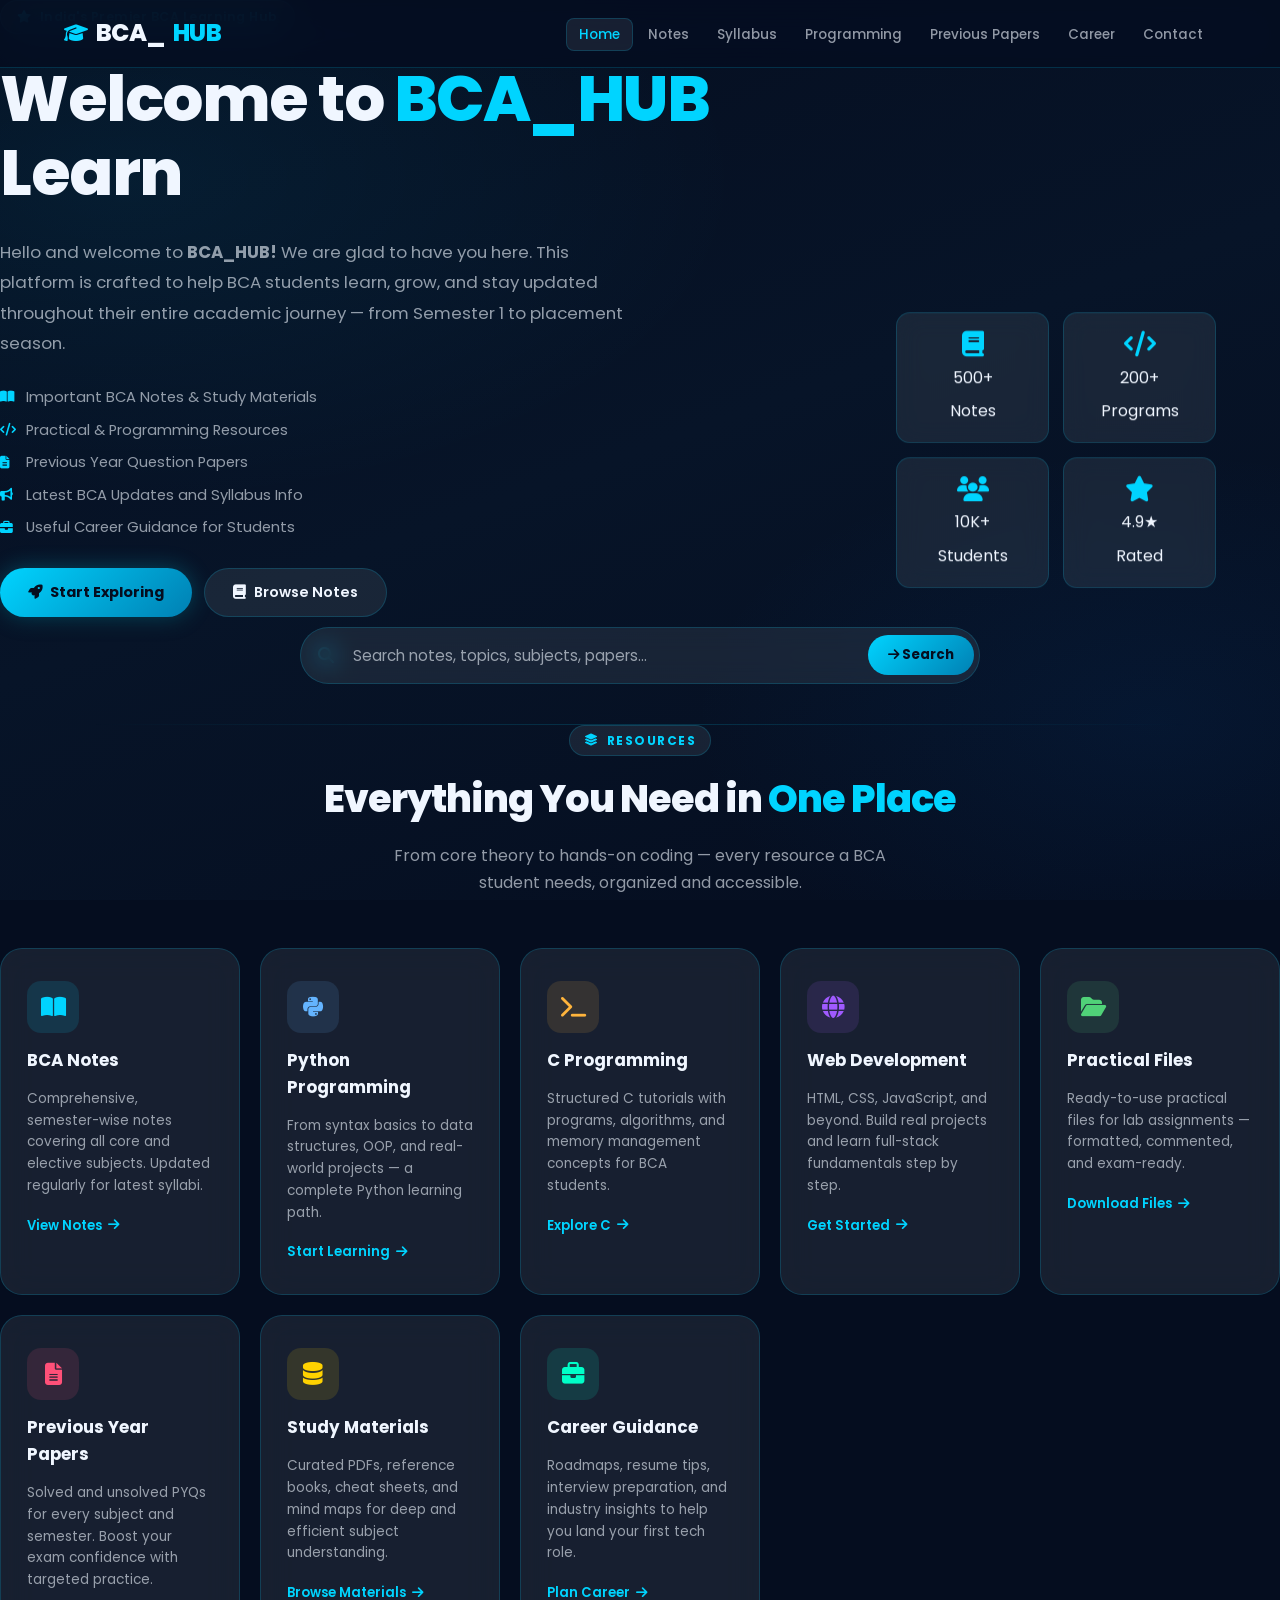
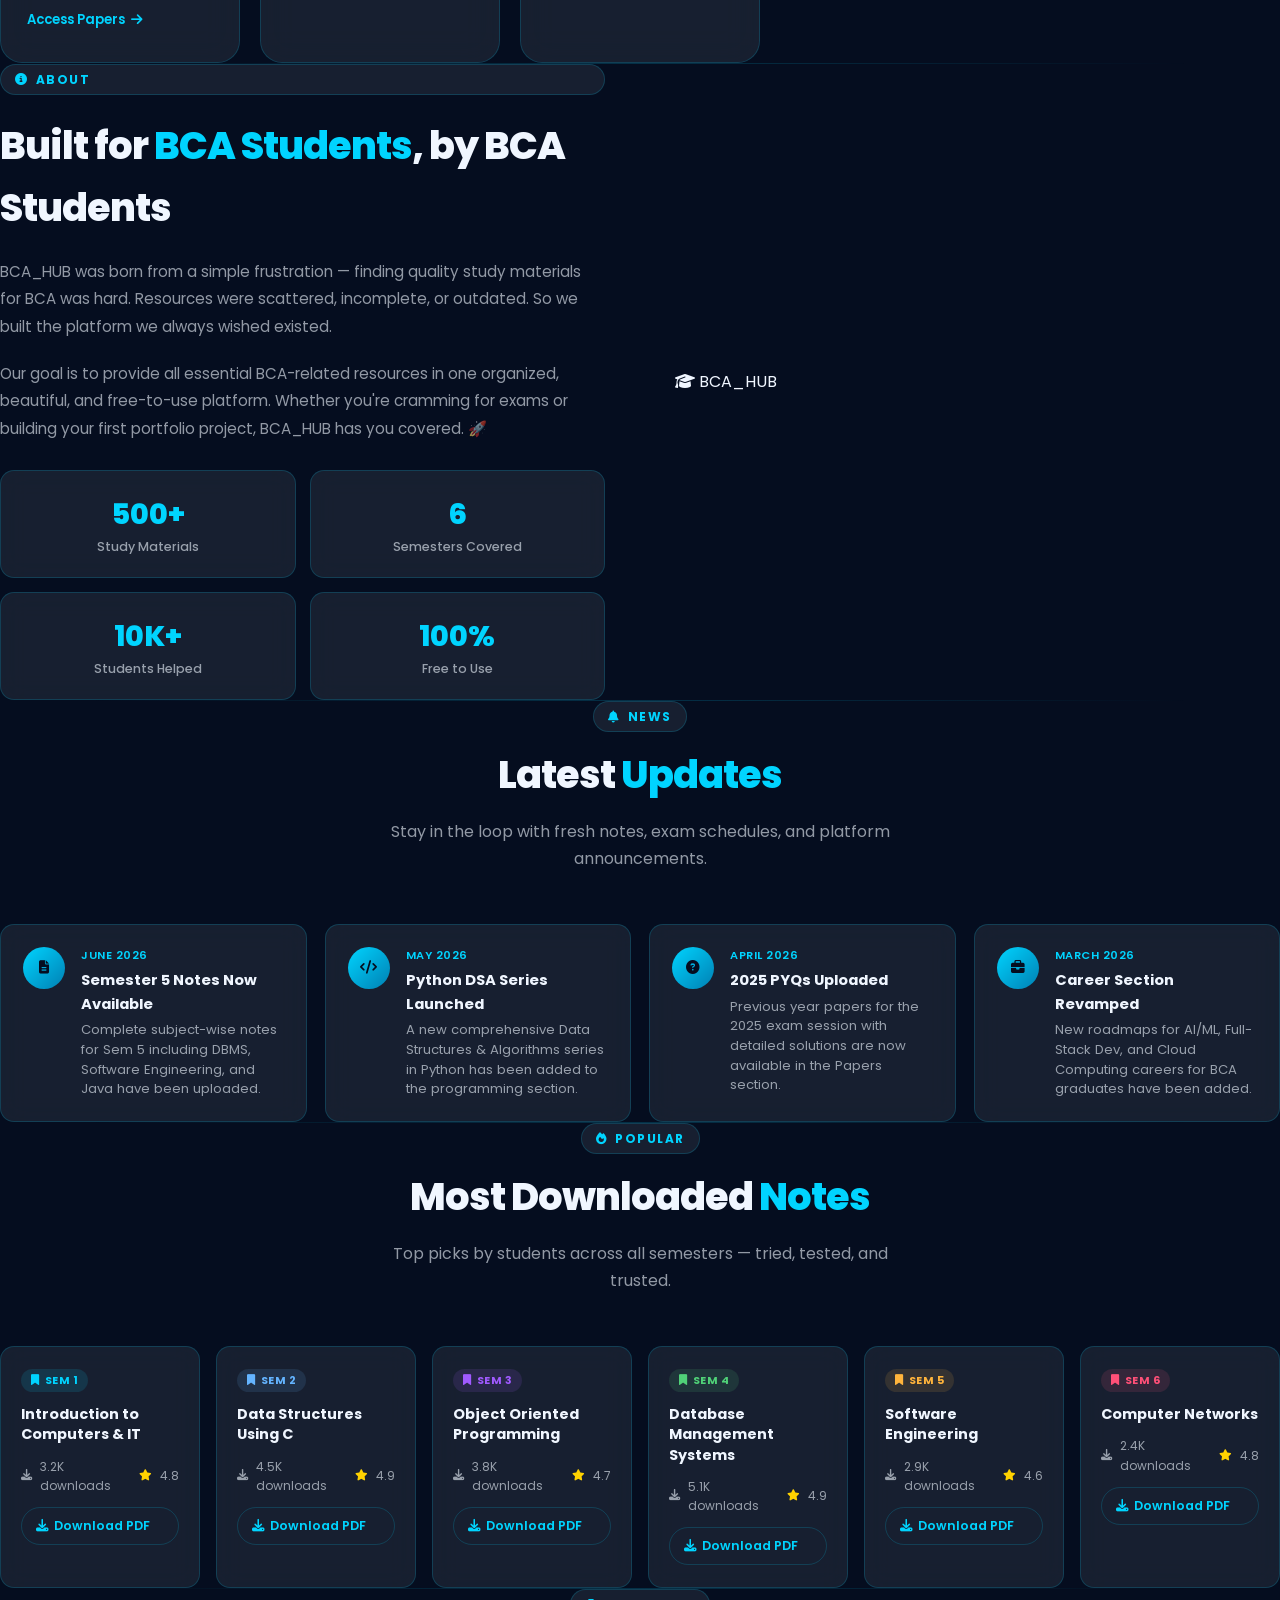
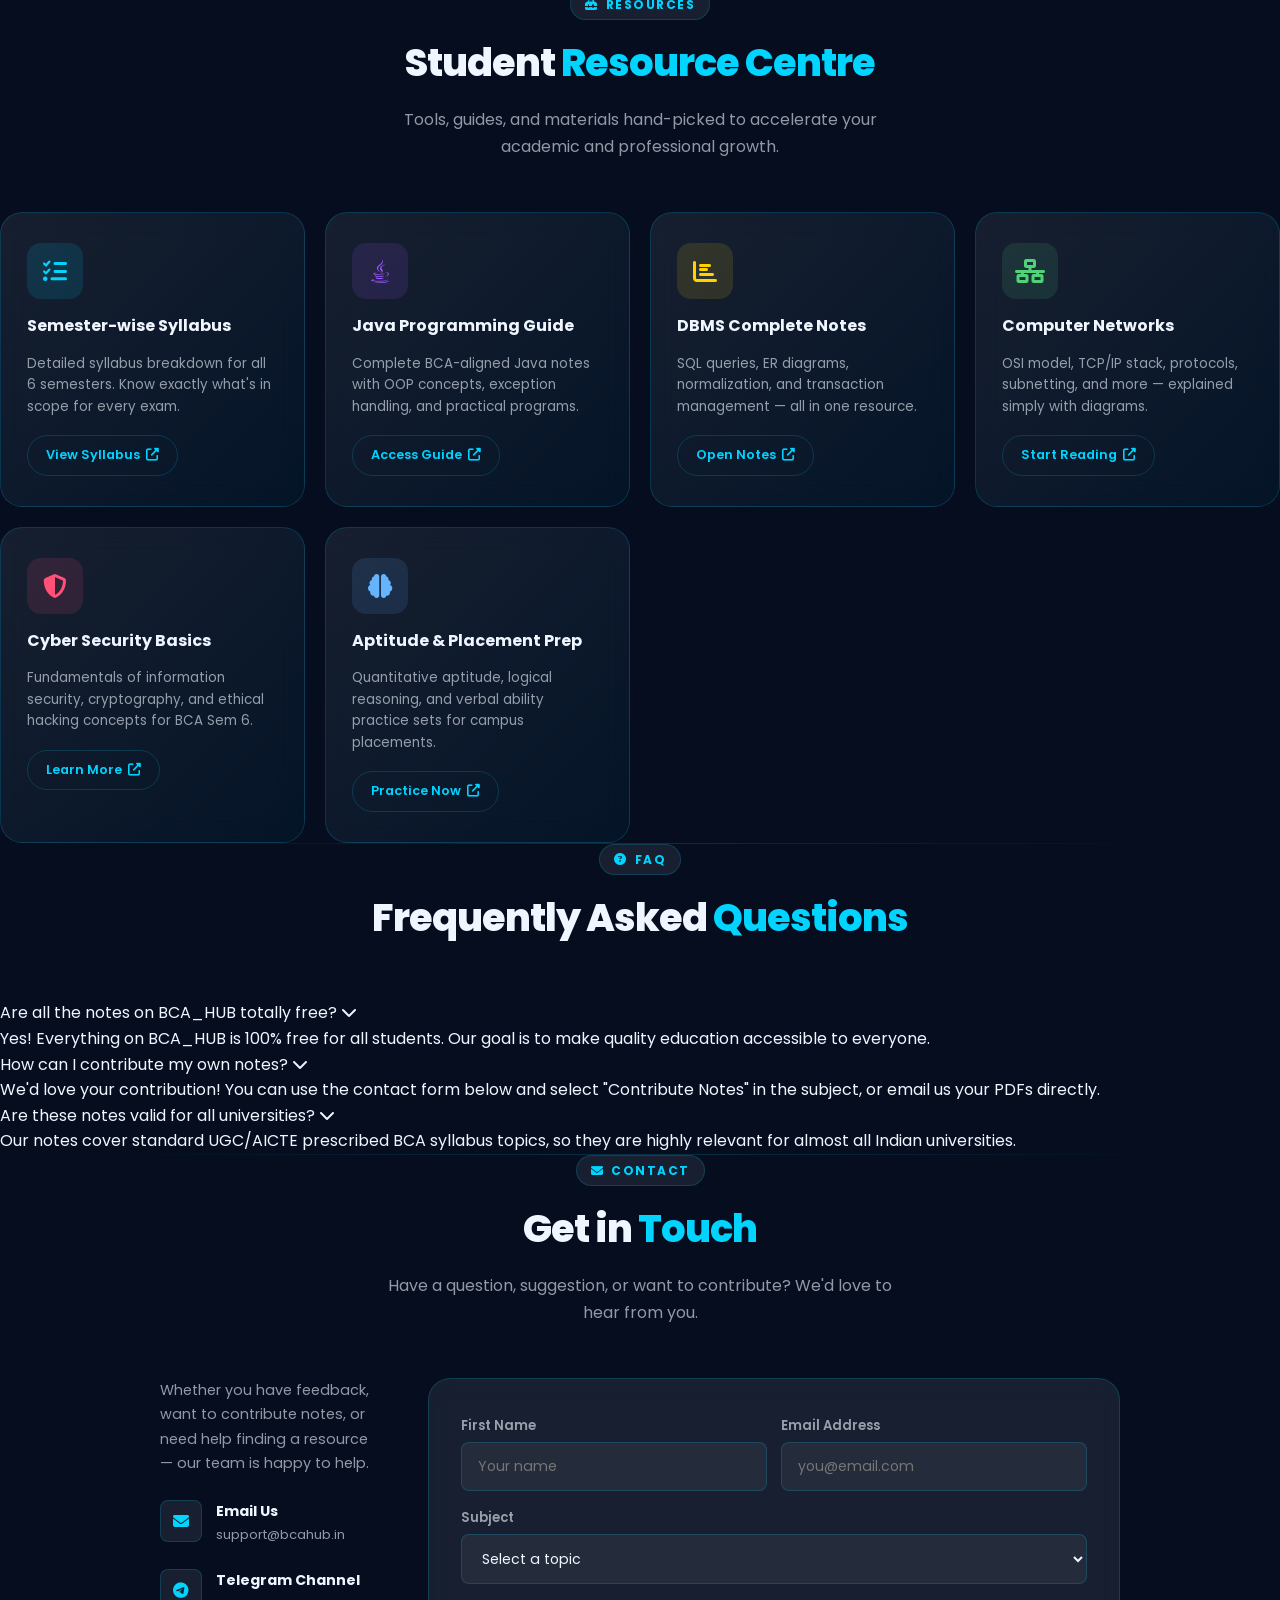
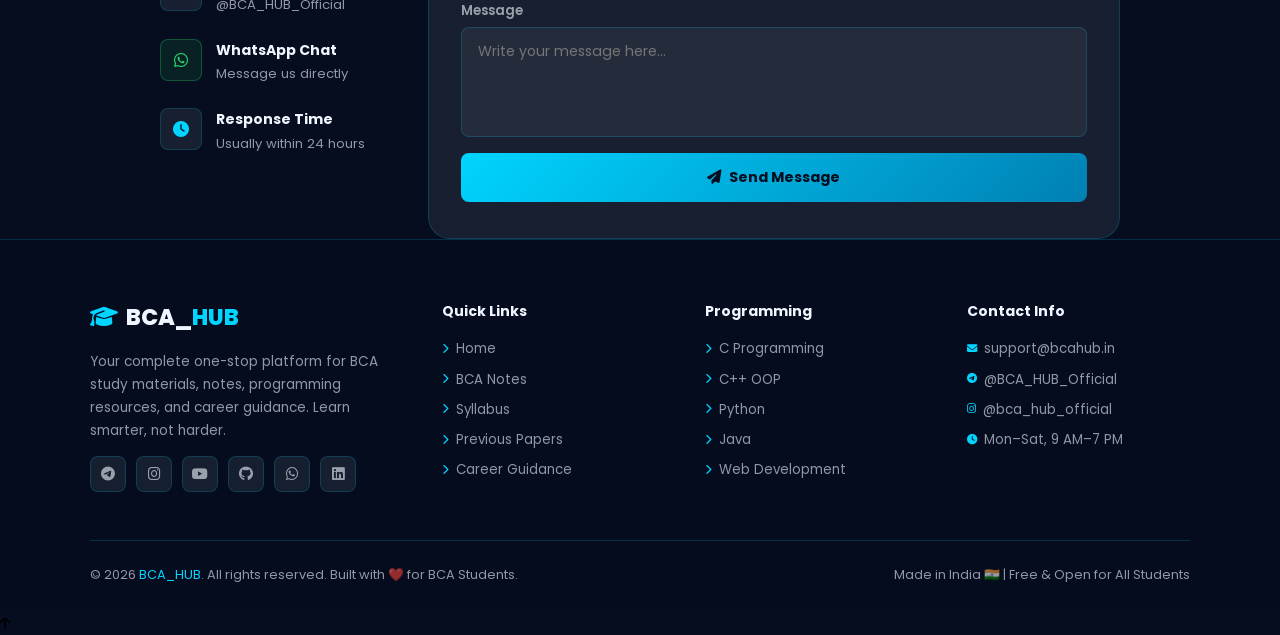
==== index.html @ f1daf0c3 "Update and rename indexcc.html to index.html" ====
<!DOCTYPE html>
<html lang="en">
<head>
  <meta charset="UTF-8" />
  <meta name="viewport" content="width=device-width, initial-scale=1.0" />
  <title>BCA_HUB – Your Complete BCA Learning Platform</title>
  <meta name="description" content="BCA_HUB is a complete learning platform for BCA students. Access notes, study materials, practical files, programming resources, previous year papers, syllabus updates, and career guidance." />

  <link rel="preconnect" href="https://fonts.googleapis.com" />
  <link rel="preconnect" href="https://fonts.gstatic.com" crossorigin />
  <link href="https://fonts.googleapis.com/css2?family=Poppins:wght@300;400;500;600;700;800;900&display=swap" rel="stylesheet" />

  <link rel="stylesheet" href="https://cdnjs.cloudflare.com/ajax/libs/font-awesome/6.5.0/css/all.min.css" />

  <link rel="stylesheet" href="style.css" />
</head>
<body>

  <div id="loader">
    <div class="loader-logo">BCA_<span>HUB</span></div>
    <div class="loader-bar"></div>
  </div>

  <div id="particles"></div>

  <div class="progress-container">
    <div class="progress-bar" id="myBar"></div>
  </div>
  <nav class="navbar" id="navbar">
    <a href="#" class="nav-logo"><i class="fas fa-graduation-cap"></i>BCA_<span>HUB</span></a>
    <ul class="nav-links">
      <li><a href="#home" class="active">Home</a></li>
      <li><a href="#notes">Notes</a></li>
      <li><a href="#syllabus">Syllabus</a></li>
      <li><a href="#programming">Programming</a></li>
      <li><a href="#papers">Previous Papers</a></li>
      <li><a href="#career">Career</a></li>
      <li><a href="#contact">Contact</a></li>
    </ul>
    <button class="hamburger" id="hamburger" aria-label="Toggle menu">
      <span></span><span></span><span></span>
    </button>
  </nav>

  <div class="mobile-menu" id="mobileMenu">
    <a href="#home">Home</a>
    <a href="#notes">Notes</a>
    <a href="#syllabus">Syllabus</a>
    <a href="#programming">Programming</a>
    <a href="#papers">Previous Papers</a>
    <a href="#career">Career</a>
    <a href="#contact">Contact</a>
  </div>

  <section class="hero" id="home">
    <div class="hero-inner">
      <div class="hero-badge"><i class="fas fa-star"></i>India's Premier BCA Learning Hub</div>
      <h1 class="hero-title">
        Welcome to <span class="accent">BCA_HUB</span>
        <span class="line2">Learn <span class="typing-text"></span><span class="cursor">&nbsp;</span></span>
      </h1>
      <p class="hero-body">
        Hello and welcome to <strong>BCA_HUB!</strong> We are glad to have you here. This platform is crafted to help BCA students learn, grow, and stay updated throughout their entire academic journey — from Semester 1 to placement season.
      </p>
      <ul class="hero-list">
        <li><i class="fas fa-book-open"></i>Important BCA Notes & Study Materials</li>
        <li><i class="fas fa-code"></i>Practical & Programming Resources</li>
        <li><i class="fas fa-file-alt"></i>Previous Year Question Papers</li>
        <li><i class="fas fa-bullhorn"></i>Latest BCA Updates and Syllabus Info</li>
        <li><i class="fas fa-briefcase"></i>Useful Career Guidance for Students</li>
      </ul>
      <div class="hero-cta">
        <a href="#features" class="btn-primary"><i class="fas fa-rocket"></i>Start Exploring</a>
        <a href="#notes" class="btn-outline"><i class="fas fa-book"></i>Browse Notes</a>
      </div>
    </div>

    <div class="hero-graphic" aria-hidden="true">
      <div class="hg-card"><i class="fas fa-book"></i><span class="num">500+</span><span>Notes</span></div>
      <div class="hg-card"><i class="fas fa-code"></i><span class="num">200+</span><span>Programs</span></div>
      <div class="hg-card"><i class="fas fa-users"></i><span class="num">10K+</span><span>Students</span></div>
      <div class="hg-card"><i class="fas fa-star"></i><span class="num">4.9★</span><span>Rated</span></div>
    </div>
  </section>

  <div class="search-section">
    <div class="search-wrap reveal">
      <i class="fas fa-search search-icon-left"></i>
      <input type="text" id="searchInput" placeholder="Search notes, topics, subjects, papers…" autocomplete="off" />
      <button class="search-btn" id="searchBtn"><i class="fas fa-arrow-right"></i> Search</button>
    </div>
  </div>

  <div class="divider"></div>

  <section id="features">
    <div class="section-header">
      <div class="section-eyebrow reveal"><i class="fas fa-layer-group"></i>Resources</div>
      <h2 class="section-title reveal reveal-delay-1">Everything You Need in <span class="accent">One Place</span></h2>
      <p class="section-sub reveal reveal-delay-2">From core theory to hands-on coding — every resource a BCA student needs, organized and accessible.</p>
    </div>

    <div class="cards-grid">
      <div class="feature-card c1 reveal reveal-delay-1" id="notes">
        <div class="card-icon"><i class="fas fa-book-open"></i></div>
        <h3 class="card-title">BCA Notes</h3>
        <p class="card-desc">Comprehensive, semester-wise notes covering all core and elective subjects. Updated regularly for latest syllabi.</p>
        <a href="#popular-notes" class="card-link">View Notes <i class="fas fa-arrow-right"></i></a>
      </div>
      <div class="feature-card c2 reveal reveal-delay-2" id="programming">
        <div class="card-icon"><i class="fab fa-python"></i></div>
        <h3 class="card-title">Python Programming</h3>
        <p class="card-desc">From syntax basics to data structures, OOP, and real-world projects — a complete Python learning path.</p>
        <a href="LINK_PASTE_HERE" target="_blank" class="card-link">Start Learning <i class="fas fa-arrow-right"></i></a>
      </div>
      <div class="feature-card c3 reveal reveal-delay-3">
        <div class="card-icon"><i class="fas fa-terminal"></i></div>
        <h3 class="card-title">C Programming</h3>
        <p class="card-desc">Structured C tutorials with programs, algorithms, and memory management concepts for BCA students.</p>
        <a href="LINK_PASTE_HERE" target="_blank" class="card-link">Explore C <i class="fas fa-arrow-right"></i></a>
      </div>
      <div class="feature-card c4 reveal reveal-delay-4">
        <div class="card-icon"><i class="fas fa-globe"></i></div>
        <h3 class="card-title">Web Development</h3>
        <p class="card-desc">HTML, CSS, JavaScript, and beyond. Build real projects and learn full-stack fundamentals step by step.</p>
        <a href="LINK_PASTE_HERE" target="_blank" class="card-link">Get Started <i class="fas fa-arrow-right"></i></a>
      </div>
      <div class="feature-card c5 reveal reveal-delay-1" id="syllabus">
        <div class="card-icon"><i class="fas fa-folder-open"></i></div>
        <h3 class="card-title">Practical Files</h3>
        <p class="card-desc">Ready-to-use practical files for lab assignments — formatted, commented, and exam-ready.</p>
        <a href="LINK_PASTE_HERE" target="_blank" class="card-link">Download Files <i class="fas fa-arrow-right"></i></a>
      </div>
      <div class="feature-card c6 reveal reveal-delay-2" id="papers">
        <div class="card-icon"><i class="fas fa-file-alt"></i></div>
        <h3 class="card-title">Previous Year Papers</h3>
        <p class="card-desc">Solved and unsolved PYQs for every subject and semester. Boost your exam confidence with targeted practice.</p>
        <a href="LINK_PASTE_HERE" target="_blank" class="card-link">Access Papers <i class="fas fa-arrow-right"></i></a>
      </div>
      <div class="feature-card c7 reveal reveal-delay-3">
        <div class="card-icon"><i class="fas fa-database"></i></div>
        <h3 class="card-title">Study Materials</h3>
        <p class="card-desc">Curated PDFs, reference books, cheat sheets, and mind maps for deep and efficient subject understanding.</p>
        <a href="LINK_PASTE_HERE" target="_blank" class="card-link">Browse Materials <i class="fas fa-arrow-right"></i></a>
      </div>
      <div class="feature-card c8 reveal reveal-delay-4" id="career">
        <div class="card-icon"><i class="fas fa-briefcase"></i></div>
        <h3 class="card-title">Career Guidance</h3>
        <p class="card-desc">Roadmaps, resume tips, interview preparation, and industry insights to help you land your first tech role.</p>
        <a href="LINK_PASTE_HERE" target="_blank" class="card-link">Plan Career <i class="fas fa-arrow-right"></i></a>
      </div>
    </div>
  </section>

  <div class="divider"></div>

  <section class="about-section">
    <div class="about-inner">
      <div class="about-text">
        <div class="section-eyebrow reveal"><i class="fas fa-info-circle"></i>About</div>
        <h2 class="section-title reveal reveal-delay-1">Built for <span class="accent">BCA Students</span>, by BCA Students</h2>
        <p class="reveal reveal-delay-2">BCA_HUB was born from a simple frustration — finding quality study materials for BCA was hard. Resources were scattered, incomplete, or outdated. So we built the platform we always wished existed.</p>
        <p class="reveal reveal-delay-3">Our goal is to provide all essential BCA-related resources in one organized, beautiful, and free-to-use platform. Whether you're cramming for exams or building your first portfolio project, BCA_HUB has you covered. 🚀</p>
        <div class="about-stats reveal reveal-delay-4">
          <div class="stat-box"><div class="num">500+</div><div class="lbl">Study Materials</div></div>
          <div class="stat-box"><div class="num">6</div><div class="lbl">Semesters Covered</div></div>
          <div class="stat-box"><div class="num">10K+</div><div class="lbl">Students Helped</div></div>
          <div class="stat-box"><div class="num">100%</div><div class="lbl">Free to Use</div></div>
        </div>
      </div>
      <div class="about-visual reveal" aria-hidden="true">
        <div class="about-ring">
          <div class="ring-inner">
            <div class="ring-center">
              <i class="fas fa-graduation-cap"></i>
              <span>BCA_HUB</span>
            </div>
          </div>
        </div>
      </div>
    </div>
  </section>

  <div class="divider"></div>

  <section>
    <div class="section-header">
      <div class="section-eyebrow reveal"><i class="fas fa-bell"></i>News</div>
      <h2 class="section-title reveal reveal-delay-1">Latest <span class="accent">Updates</span></h2>
      <p class="section-sub reveal reveal-delay-2">Stay in the loop with fresh notes, exam schedules, and platform announcements.</p>
    </div>

    <div class="updates-grid">
      <div class="update-card reveal reveal-delay-1">
        <div class="update-dot"><i class="fas fa-file-alt"></i></div>
        <div class="update-body">
          <div class="update-date">June 2026</div>
          <div class="update-title">Semester 5 Notes Now Available</div>
          <div class="update-desc">Complete subject-wise notes for Sem 5 including DBMS, Software Engineering, and Java have been uploaded.</div>
        </div>
      </div>
      <div class="update-card reveal reveal-delay-2">
        <div class="update-dot"><i class="fas fa-code"></i></div>
        <div class="update-body">
          <div class="update-date">May 2026</div>
          <div class="update-title">Python DSA Series Launched</div>
          <div class="update-desc">A new comprehensive Data Structures & Algorithms series in Python has been added to the programming section.</div>
        </div>
      </div>
      <div class="update-card reveal reveal-delay-3">
        <div class="update-dot"><i class="fas fa-question-circle"></i></div>
        <div class="update-body">
          <div class="update-date">April 2026</div>
          <div class="update-title">2025 PYQs Uploaded</div>
          <div class="update-desc">Previous year papers for the 2025 exam session with detailed solutions are now available in the Papers section.</div>
        </div>
      </div>
      <div class="update-card reveal reveal-delay-4">
        <div class="update-dot"><i class="fas fa-briefcase"></i></div>
        <div class="update-body">
          <div class="update-date">March 2026</div>
          <div class="update-title">Career Section Revamped</div>
          <div class="update-desc">New roadmaps for AI/ML, Full-Stack Dev, and Cloud Computing careers for BCA graduates have been added.</div>
        </div>
      </div>
    </div>
  </section>

  <div class="divider"></div>

  <section id="popular-notes">
    <div class="section-header">
      <div class="section-eyebrow reveal"><i class="fas fa-fire"></i>Popular</div>
      <h2 class="section-title reveal reveal-delay-1">Most Downloaded <span class="accent">Notes</span></h2>
      <p class="section-sub reveal reveal-delay-2">Top picks by students across all semesters — tried, tested, and trusted.</p>
    </div>

    <div class="notes-grid">
      <div class="note-card reveal reveal-delay-1">
        <div class="note-tag tag-sem1"><i class="fas fa-bookmark"></i>Sem 1</div>
        <div class="note-title">Introduction to Computers & IT</div>
        <div class="note-meta"><i class="fas fa-download"></i>3.2K downloads <i class="fas fa-star" style="color:#ffd200"></i>4.8</div>
        <a href="LINK_PASTE_HERE" target="_blank" class="note-dl"><i class="fas fa-download"></i>Download PDF</a>
      </div>
      <div class="note-card reveal reveal-delay-2">
        <div class="note-tag tag-sem2"><i class="fas fa-bookmark"></i>Sem 2</div>
        <div class="note-title">Data Structures Using C</div>
        <div class="note-meta"><i class="fas fa-download"></i>4.5K downloads <i class="fas fa-star" style="color:#ffd200"></i>4.9</div>
        <a href="LINK_PASTE_HERE" target="_blank" class="note-dl"><i class="fas fa-download"></i>Download PDF</a>
      </div>
      <div class="note-card reveal reveal-delay-3">
        <div class="note-tag tag-sem3"><i class="fas fa-bookmark"></i>Sem 3</div>
        <div class="note-title">Object Oriented Programming</div>
        <div class="note-meta"><i class="fas fa-download"></i>3.8K downloads <i class="fas fa-star" style="color:#ffd200"></i>4.7</div>
        <a href="LINK_PASTE_HERE" target="_blank" class="note-dl"><i class="fas fa-download"></i>Download PDF</a>
      </div>
      <div class="note-card reveal reveal-delay-4">
        <div class="note-tag tag-sem4"><i class="fas fa-bookmark"></i>Sem 4</div>
        <div class="note-title">Database Management Systems</div>
        <div class="note-meta"><i class="fas fa-download"></i>5.1K downloads <i class="fas fa-star" style="color:#ffd200"></i>4.9</div>
        <a href="LINK_PASTE_HERE" target="_blank" class="note-dl"><i class="fas fa-download"></i>Download PDF</a>
      </div>
      <div class="note-card reveal reveal-delay-1">
        <div class="note-tag tag-sem5"><i class="fas fa-bookmark"></i>Sem 5</div>
        <div class="note-title">Software Engineering</div>
        <div class="note-meta"><i class="fas fa-download"></i>2.9K downloads <i class="fas fa-star" style="color:#ffd200"></i>4.6</div>
        <a href="LINK_PASTE_HERE" target="_blank" class="note-dl"><i class="fas fa-download"></i>Download PDF</a>
      </div>
      <div class="note-card reveal reveal-delay-2">
        <div class="note-tag tag-sem6"><i class="fas fa-bookmark"></i>Sem 6</div>
        <div class="note-title">Computer Networks</div>
        <div class="note-meta"><i class="fas fa-download"></i>2.4K downloads <i class="fas fa-star" style="color:#ffd200"></i>4.8</div>
        <a href="LINK_PASTE_HERE" target="_blank" class="note-dl"><i class="fas fa-download"></i>Download PDF</a>
      </div>
    </div>
  </section>

  <div class="divider"></div>

  <section id="resources">
    <div class="section-header">
      <div class="section-eyebrow reveal"><i class="fas fa-toolbox"></i>Resources</div>
      <h2 class="section-title reveal reveal-delay-1">Student <span class="accent">Resource Centre</span></h2>
      <p class="section-sub reveal reveal-delay-2">Tools, guides, and materials hand-picked to accelerate your academic and professional growth.</p>
    </div>

    <div class="resources-grid">
      <div class="resource-card reveal reveal-delay-1">
        <div class="res-icon" style="background:rgba(0,212,255,.12);color:#00d4ff"><i class="fas fa-list-check"></i></div>
        <h3>Semester-wise Syllabus</h3>
        <p>Detailed syllabus breakdown for all 6 semesters. Know exactly what's in scope for every exam.</p>
        <a href="LINK_PASTE_HERE" target="_blank" class="res-btn">View Syllabus <i class="fas fa-external-link-alt"></i></a>
      </div>
      <div class="resource-card reveal reveal-delay-2">
        <div class="res-icon" style="background:rgba(160,90,255,.12);color:#a05aff"><i class="fab fa-java"></i></div>
        <h3>Java Programming Guide</h3>
        <p>Complete BCA-aligned Java notes with OOP concepts, exception handling, and practical programs.</p>
        <a href="LINK_PASTE_HERE" target="_blank" class="res-btn">Access Guide <i class="fas fa-external-link-alt"></i></a>
      </div>
      <div class="resource-card reveal reveal-delay-3">
        <div class="res-icon" style="background:rgba(255,210,0,.12);color:#ffd200"><i class="fas fa-chart-bar"></i></div>
        <h3>DBMS Complete Notes</h3>
        <p>SQL queries, ER diagrams, normalization, and transaction management — all in one resource.</p>
        <a href="LINK_PASTE_HERE" target="_blank" class="res-btn">Open Notes <i class="fas fa-external-link-alt"></i></a>
      </div>
      <div class="resource-card reveal reveal-delay-4">
        <div class="res-icon" style="background:rgba(80,210,120,.12);color:#50d278"><i class="fas fa-network-wired"></i></div>
        <h3>Computer Networks</h3>
        <p>OSI model, TCP/IP stack, protocols, subnetting, and more — explained simply with diagrams.</p>
        <a href="LINK_PASTE_HERE" target="_blank" class="res-btn">Start Reading <i class="fas fa-external-link-alt"></i></a>
      </div>
      <div class="resource-card reveal reveal-delay-1">
        <div class="res-icon" style="background:rgba(255,80,120,.12);color:#ff5078"><i class="fas fa-shield-halved"></i></div>
        <h3>Cyber Security Basics</h3>
        <p>Fundamentals of information security, cryptography, and ethical hacking concepts for BCA Sem 6.</p>
        <a href="LINK_PASTE_HERE" target="_blank" class="res-btn">Learn More <i class="fas fa-external-link-alt"></i></a>
      </div>
      <div class="resource-card reveal reveal-delay-2">
        <div class="res-icon" style="background:rgba(100,180,255,.12);color:#64b4ff"><i class="fas fa-brain"></i></div>
        <h3>Aptitude & Placement Prep</h3>
        <p>Quantitative aptitude, logical reasoning, and verbal ability practice sets for campus placements.</p>
        <a href="LINK_PASTE_HERE" target="_blank" class="res-btn">Practice Now <i class="fas fa-external-link-alt"></i></a>
      </div>
    </div>
  </section>

  <div class="divider"></div>

  <section id="faq">
    <div class="section-header">
      <div class="section-eyebrow reveal"><i class="fas fa-question-circle"></i>FAQ</div>
      <h2 class="section-title reveal reveal-delay-1">Frequently Asked <span class="accent">Questions</span></h2>
    </div>
    <div class="faq-container reveal reveal-delay-2">
      <div class="faq-item">
        <div class="faq-question">Are all the notes on BCA_HUB totally free? <i class="fas fa-chevron-down"></i></div>
        <div class="faq-answer">Yes! Everything on BCA_HUB is 100% free for all students. Our goal is to make quality education accessible to everyone.</div>
      </div>
      <div class="faq-item">
        <div class="faq-question">How can I contribute my own notes? <i class="fas fa-chevron-down"></i></div>
        <div class="faq-answer">We'd love your contribution! You can use the contact form below and select "Contribute Notes" in the subject, or email us your PDFs directly.</div>
      </div>
      <div class="faq-item">
        <div class="faq-question">Are these notes valid for all universities? <i class="fas fa-chevron-down"></i></div>
        <div class="faq-answer">Our notes cover standard UGC/AICTE prescribed BCA syllabus topics, so they are highly relevant for almost all Indian universities.</div>
      </div>
    </div>
  </section>

  <div class="divider"></div>

  <section id="contact">
    <div class="section-header">
      <div class="section-eyebrow reveal"><i class="fas fa-envelope"></i>Contact</div>
      <h2 class="section-title reveal reveal-delay-1">Get in <span class="accent">Touch</span></h2>
      <p class="section-sub reveal reveal-delay-2">Have a question, suggestion, or want to contribute? We'd love to hear from you.</p>
    </div>

    <div class="contact-inner">
      <div class="contact-info">
        <p class="reveal">Whether you have feedback, want to contribute notes, or need help finding a resource — our team is happy to help.</p>
        <div class="contact-item reveal reveal-delay-1">
          <div class="ci-icon"><i class="fas fa-envelope"></i></div>
          <div class="ci-text"><h4>Email Us</h4><p>support@bcahub.in</p></div>
        </div>
        <div class="contact-item reveal reveal-delay-2">
          <div class="ci-icon"><i class="fab fa-telegram"></i></div>
          <div class="ci-text"><h4>Telegram Channel</h4><p>@BCA_HUB_Official</p></div>
        </div>
        <div class="contact-item reveal reveal-delay-3" style="cursor: pointer;" onclick="window.open('https://wa.me/YOUR_PHONE_NUMBER_HERE', '_blank')">
          <div class="ci-icon" style="color: #25D366; border-color: rgba(37, 211, 102, 0.3); background: rgba(37, 211, 102, 0.1);"><i class="fab fa-whatsapp"></i></div>
          <div class="ci-text"><h4>WhatsApp Chat</h4><p>Message us directly</p></div>
        </div>
        <div class="contact-item reveal reveal-delay-4">
          <div class="ci-icon"><i class="fas fa-clock"></i></div>
          <div class="ci-text"><h4>Response Time</h4><p>Usually within 24 hours</p></div>
        </div>
      </div>

      <div class="contact-form reveal reveal-delay-2">
        <div class="form-row">
          <div class="form-group">
            <label for="fname">First Name</label>
            <input type="text" id="fname" placeholder="Your name" />
          </div>
          <div class="form-group">
            <label for="email">Email Address</label>
            <input type="email" id="email" placeholder="you@email.com" />
          </div>
        </div>
        <div class="form-group">
          <label for="subject">Subject</label>
          <select id="subject">
            <option value="">Select a topic</option>
            <option>Study Material Request</option>
            <option>Report a Bug</option>
            <option>Contribute Notes</option>
            <option>Career Guidance</option>
            <option>General Inquiry</option>
          </select>
        </div>
        <div class="form-group">
          <label for="message">Message</label>
          <textarea id="message" placeholder="Write your message here…"></textarea>
        </div>
        <button class="form-submit" id="formSubmit">
          <i class="fas fa-paper-plane"></i>Send Message
        </button>
      </div>
    </div>
  </section>

  <footer>
    <div class="footer-grid">
      <div class="footer-brand">
        <div class="footer-logo"><i class="fas fa-graduation-cap" style="color:var(--cyan);margin-right:8px"></i>BCA_<span>HUB</span></div>
        <p>Your complete one-stop platform for BCA study materials, notes, programming resources, and career guidance. Learn smarter, not harder.</p>
        <div class="footer-socials">
          <a href="#" class="social-btn" aria-label="Telegram"><i class="fab fa-telegram"></i></a>
          <a href="#" class="social-btn" aria-label="Instagram"><i class="fab fa-instagram"></i></a>
          <a href="#" class="social-btn" aria-label="YouTube"><i class="fab fa-youtube"></i></a>
          <a href="#" class="social-btn" aria-label="GitHub"><i class="fab fa-github"></i></a>
          <a href="#" class="social-btn" aria-label="WhatsApp"><i class="fab fa-whatsapp"></i></a>
          <a href="#" class="social-btn" aria-label="LinkedIn"><i class="fab fa-linkedin"></i></a>
        </div>
      </div>

      <div class="footer-col">
        <h4>Quick Links</h4>
        <ul class="footer-links">
          <li><a href="#home"><i class="fas fa-chevron-right"></i>Home</a></li>
          <li><a href="#notes"><i class="fas fa-chevron-right"></i>BCA Notes</a></li>
          <li><a href="#syllabus"><i class="fas fa-chevron-right"></i>Syllabus</a></li>
          <li><a href="#papers"><i class="fas fa-chevron-right"></i>Previous Papers</a></li>
          <li><a href="#career"><i class="fas fa-chevron-right"></i>Career Guidance</a></li>
        </ul>
      </div>

      <div class="footer-col">
        <h4>Programming</h4>
        <ul class="footer-links">
          <li><a href="LINK_PASTE_HERE" target="_blank"><i class="fas fa-chevron-right"></i>C Programming</a></li>
          <li><a href="LINK_PASTE_HERE" target="_blank"><i class="fas fa-chevron-right"></i>C++ OOP</a></li>
          <li><a href="LINK_PASTE_HERE" target="_blank"><i class="fas fa-chevron-right"></i>Python</a></li>
          <li><a href="LINK_PASTE_HERE" target="_blank"><i class="fas fa-chevron-right"></i>Java</a></li>
          <li><a href="LINK_PASTE_HERE" target="_blank"><i class="fas fa-chevron-right"></i>Web Development</a></li>
        </ul>
      </div>

      <div class="footer-col">
        <h4>Contact Info</h4>
        <ul class="footer-links">
          <li><a href="mailto:support@bcahub.in"><i class="fas fa-envelope"></i>support@bcahub.in</a></li>
          <li><a href="#"><i class="fab fa-telegram"></i>@BCA_HUB_Official</a></li>
          <li><a href="#"><i class="fab fa-instagram"></i>@bca_hub_official</a></li>
          <li><a href="#"><i class="fas fa-clock"></i>Mon–Sat, 9 AM–7 PM</a></li>
        </ul>
      </div>
    </div>

    <div class="footer-bottom">
      <p>© 2026 <span>BCA_HUB</span>. All rights reserved. Built with ❤️ for BCA Students.</p>
      <p>Made in India 🇮🇳 | Free & Open for All Students</p>
    </div>
  </footer>

  <div class="toast" id="toast"></div>

  <button id="backToTop" title="Go to top"><i class="fas fa-arrow-up"></i></button>

  <script src="script.js"></script>
</body>
</html>
---- style.css ----
/* ============================================================
   BCA_HUB — style.css
   Dark Blue + Cyan + White | Glassmorphism | Premium 2026
============================================================ */

/* ── DESIGN TOKENS ── */
:root {
  --navy:        #050d1f;
  --navy-mid:    #0b1a35;
  --navy-card:   #0e2044;
  --cyan:        #00d4ff;
  --cyan-dim:    #00a8cc;
  --cyan-glow:   rgba(0, 212, 255, 0.28);
  --white:       #f0f6ff;
  --white-60:    rgba(240, 246, 255, 0.6);
  --white-10:    rgba(240, 246, 255, 0.08);
  --white-15:    rgba(240, 246, 255, 0.13);
  --border:      rgba(0, 212, 255, 0.18);
  --shadow-lg:   0 24px 64px rgba(0, 0, 0, 0.55);
  --shadow-glow: 0 0 36px rgba(0, 212, 255, 0.18);
  --r-sm:  8px;
  --r-md:  14px;
  --r-lg:  22px;
  --r-pill:999px;
  --ease:  cubic-bezier(0.4, 0, 0.2, 1);
  --font:  'Poppins', sans-serif;
}

/* ── RESET ── */
*, *::before, *::after { box-sizing: border-box; margin: 0; padding: 0; }

html {
  scrollbar-width: thin;
  scrollbar-color: var(--cyan) var(--navy-mid);
  /* NO scroll-behavior:smooth here — JS handles section transitions */
}
::-webkit-scrollbar { width: 6px; }
::-webkit-scrollbar-track { background: var(--navy-mid); }
::-webkit-scrollbar-thumb { background: var(--cyan); border-radius: 3px; }

body {
  font-family: var(--font);
  background: var(--navy);
  color: var(--white);
  line-height: 1.6;
  overflow-x: hidden;
  min-height: 100vh;
}

a  { text-decoration: none; color: inherit; }
ul { list-style: none; }
img { max-width: 100%; display: block; }
button { cursor: pointer; font-family: var(--font); border: none; background: none; }

/* ── ANIMATED BG ── */
body::before {
  content: '';
  position: fixed; inset: 0; z-index: -2; pointer-events: none;
  background:
    radial-gradient(ellipse 80% 60% at 10% 20%, rgba(0,212,255,0.07) 0%, transparent 60%),
    radial-gradient(ellipse 60% 50% at 90% 80%, rgba(0,100,200,0.09) 0%, transparent 60%),
    linear-gradient(160deg, #050d1f 0%, #071428 50%, #050d1f 100%);
}

/* ── PARTICLES ── */
#particles { position: fixed; inset: 0; z-index: -1; overflow: hidden; pointer-events: none; }
.particle {
  position: absolute; border-radius: 50%;
  background: var(--cyan); opacity: 0;
  animation: floatUp linear infinite;
}
@keyframes floatUp {
  0%   { transform: translateY(110vh) scale(0); opacity: 0; }
  10%  { opacity: 0.35; }
  90%  { opacity: 0.18; }
  100% { transform: translateY(-10vh) scale(1); opacity: 0; }
}

/* ── LOADER ── */
#loader {
  position: fixed; inset: 0;
  background: var(--navy);
  display: flex; align-items: center; justify-content: center;
  flex-direction: column; gap: 20px;
  z-index: 9999;
  transition: opacity 0.5s ease, visibility 0.5s ease;
}
#loader.hidden { opacity: 0; visibility: hidden; }
.loader-logo { font-size: clamp(1.8rem, 5vw, 2.8rem); font-weight: 800; letter-spacing: -1px; }
.loader-logo span { color: var(--cyan); }
.loader-bar { width: 200px; height: 3px; background: var(--white-10); border-radius: var(--r-pill); overflow: hidden; }
.loader-bar::after {
  content: ''; display: block; height: 100%; width: 40%;
  background: var(--cyan); border-radius: var(--r-pill);
  animation: loadSlide 1.2s ease-in-out infinite alternate;
}
@keyframes loadSlide {
  0%   { transform: translateX(0); }
  100% { transform: translateX(300%); }
}

/* ============================================================
   PAGE SECTION SYSTEM
   Each section is a full-screen "page" that slides in
============================================================ */
.page-wrapper {
  position: relative;
  width: 100%;
  /* holds all sections stacked */
}

/* Each nav-section is a real scrollable section with an id */
.nav-section {
  min-height: 100vh;
  width: 100%;
  /* Padding-top to clear the sticky navbar */
  padding-top: 68px;
}

/* ── NAVBAR ── */
.navbar {
  position: fixed; top: 0; left: 0; right: 0; z-index: 900;
  height: 68px;
  padding: 0 5%;
  display: flex; align-items: center; justify-content: space-between;
  backdrop-filter: blur(20px) saturate(180%);
  -webkit-backdrop-filter: blur(20px) saturate(180%);
  background: rgba(5, 13, 31, 0.88);
  border-bottom: 1px solid var(--border);
  transition: box-shadow 0.3s var(--ease);
}
.navbar.scrolled { box-shadow: 0 4px 30px rgba(0,0,0,0.45); }

.nav-logo {
  font-size: 1.5rem; font-weight: 800; letter-spacing: -0.5px;
  display: flex; align-items: center; gap: 8px; cursor: pointer;
}
.nav-logo span { color: var(--cyan); }
.nav-logo i { font-size: 1.2rem; color: var(--cyan); }

.nav-links { display: flex; align-items: center; gap: 2px; }
.nav-links a {
  padding: 7px 13px;
  font-size: 0.84rem; font-weight: 500;
  border-radius: var(--r-sm);
  color: var(--white-60);
  transition: color 0.25s var(--ease), background 0.25s var(--ease);
  cursor: pointer;
}
.nav-links a:hover { color: var(--cyan); background: var(--white-10); }
.nav-links a.active {
  color: var(--cyan); background: var(--white-10);
  box-shadow: inset 0 0 0 1px var(--border);
}

/* ── HAMBURGER ── */
.hamburger {
  display: none; flex-direction: column; gap: 5px;
  padding: 8px; border-radius: var(--r-sm);
  transition: background 0.25s var(--ease);
}
.hamburger:hover { background: var(--white-10); }
.hamburger span {
  width: 24px; height: 2px; background: var(--white);
  border-radius: 2px; display: block;
  transition: transform 0.3s var(--ease), opacity 0.3s var(--ease);
}
.hamburger.open span:nth-child(1) { transform: translateY(7px) rotate(45deg); }
.hamburger.open span:nth-child(2) { opacity: 0; transform: translateX(-8px); }
.hamburger.open span:nth-child(3) { transform: translateY(-7px) rotate(-45deg); }

/* ── MOBILE MENU ── */
.mobile-menu {
  display: none;
  position: fixed; top: 68px; left: 0; right: 0;
  background: rgba(5,13,31,0.97);
  backdrop-filter: blur(20px); -webkit-backdrop-filter: blur(20px);
  border-bottom: 1px solid var(--border);
  flex-direction: column;
  padding: 16px 5% 24px; gap: 4px;
  z-index: 899;
  transform: translateY(-14px); opacity: 0;
  transition: transform 0.3s var(--ease), opacity 0.3s var(--ease);
}
.mobile-menu.open { display: flex; transform: translateY(0); opacity: 1; }
.mobile-menu a {
  padding: 12px 16px; border-radius: var(--r-sm);
  font-weight: 500; color: var(--white-60); cursor: pointer;
  transition: color 0.25s var(--ease), background 0.25s var(--ease);
}
.mobile-menu a:hover { color: var(--cyan); background: var(--white-10); }

/* ── SHARED SECTION STYLES ── */
.section-inner { max-width: 1200px; margin: 0 auto; padding: 60px 5% 80px; }

.section-header {
  text-align: center; margin-bottom: 52px;
  display: flex; flex-direction: column; gap: 12px; align-items: center;
}
.section-eyebrow {
  display: inline-flex; align-items: center; gap: 7px;
  padding: 5px 14px;
  border-radius: var(--r-pill); border: 1px solid var(--border);
  background: var(--white-10);
  font-size: 0.75rem; font-weight: 700; color: var(--cyan);
  letter-spacing: 1.5px; text-transform: uppercase;
}
.section-title {
  font-size: clamp(1.6rem, 4vw, 2.4rem);
  font-weight: 800; letter-spacing: -1px;
}
.section-title .accent { color: var(--cyan); }
.section-sub { color: var(--white-60); font-size: 1rem; max-width: 540px; line-height: 1.7; }

/* ── DIVIDER ── */
.divider {
  height: 1px;
  background: linear-gradient(90deg, transparent, var(--border), transparent);
  max-width: 1100px; margin: 0 auto;
}

/* ============================================================
   HERO SECTION
============================================================ */
.hero-content {
  min-height: calc(100vh - 68px);
  display: flex; align-items: center;
  padding: 40px 5% 60px;
  position: relative; overflow: hidden;
}

.hero-inner {
  max-width: 820px;
  display: flex; flex-direction: column; gap: 28px;
}

.hero-badge {
  display: inline-flex; align-items: center; gap: 8px;
  padding: 6px 16px;
  border: 1px solid var(--border); border-radius: var(--r-pill);
  background: var(--white-10);
  font-size: 0.78rem; font-weight: 600; color: var(--cyan);
  letter-spacing: 0.5px; width: fit-content;
  backdrop-filter: blur(10px);
  animation: fadeDown 0.7s ease both;
}
.hero-title {
  font-size: clamp(2.2rem, 6vw, 4rem);
  font-weight: 800; line-height: 1.15; letter-spacing: -1.5px;
  animation: fadeDown 0.7s 0.1s ease both;
}
.hero-title .accent { color: var(--cyan); }
.hero-title .line2 {
  display: block;
  background: linear-gradient(90deg, var(--white) 30%, var(--cyan));
  -webkit-background-clip: text; -webkit-text-fill-color: transparent;
  background-clip: text;
}
.hero-body {
  max-width: 640px; color: var(--white-60);
  font-size: clamp(0.9rem, 2vw, 1.05rem);
  line-height: 1.8; animation: fadeDown 0.7s 0.2s ease both;
}
.hero-list { display: flex; flex-direction: column; gap: 9px; animation: fadeDown 0.7s 0.3s ease both; }
.hero-list li {
  display: flex; align-items: center; gap: 10px;
  font-size: 0.92rem; color: var(--white-60);
}
.hero-list li i { color: var(--cyan); width: 16px; font-size: 0.8rem; flex-shrink: 0; }
.hero-cta { display: flex; flex-wrap: wrap; gap: 12px; animation: fadeDown 0.7s 0.4s ease both; }

/* Floating hero graphic */
.hero-graphic {
  position: absolute; right: 5%; top: 50%; transform: translateY(-50%);
  width: min(320px, 36vw);
  display: grid; grid-template-columns: 1fr 1fr; gap: 14px;
  animation: floatUpDown 4s ease-in-out infinite alternate;
}
@keyframes floatUpDown {
  0%   { transform: translateY(calc(-50% - 8px)); }
  100% { transform: translateY(calc(-50% + 8px)); }
}
.hg-card {
  background: var(--white-10); border: 1px solid var(--border);
  border-radius: var(--r-md); padding: 18px 14px;
  text-align: center; backdrop-filter: blur(12px);
  display: flex; flex-direction: column; align-items: center; gap: 8px;
  transition: transform 0.3s var(--ease);
}
.hg-card:hover { transform: scale(1.05); }
.hg-card i { font-size: 1.6rem; color: var(--cyan); }
.hg-card .hg-num { font-size: 1.1rem; font-weight: 800; color: var(--white); }
.hg-card .hg-lbl { font-size: 0.72rem; font-weight: 600; color: var(--white-60); line-height: 1.3; }

@keyframes fadeDown {
  from { opacity: 0; transform: translateY(-18px); }
  to   { opacity: 1; transform: translateY(0); }
}

/* ── BUTTONS ── */
.btn-primary {
  display: inline-flex; align-items: center; gap: 8px;
  padding: 13px 28px;
  background: linear-gradient(135deg, var(--cyan) 0%, #0080b3 100%);
  color: var(--navy); font-weight: 700; font-size: 0.9rem;
  border-radius: var(--r-pill);
  box-shadow: 0 0 22px var(--cyan-glow), 0 4px 20px rgba(0,0,0,0.3);
  transition: box-shadow 0.3s var(--ease), transform 0.3s var(--ease), filter 0.3s var(--ease);
}
.btn-primary:hover { transform: translateY(-3px); box-shadow: 0 0 38px rgba(0,212,255,0.55), 0 8px 30px rgba(0,0,0,0.3); filter: brightness(1.1); }
.btn-primary:active { transform: translateY(0); }

.btn-outline {
  display: inline-flex; align-items: center; gap: 8px;
  padding: 12px 28px;
  border: 1.5px solid var(--border); background: var(--white-10);
  backdrop-filter: blur(10px); color: var(--white);
  font-weight: 600; font-size: 0.9rem; border-radius: var(--r-pill);
  transition: border-color 0.3s var(--ease), box-shadow 0.3s var(--ease),
              transform 0.3s var(--ease), background 0.3s var(--ease);
}
.btn-outline:hover { border-color: var(--cyan); background: var(--white-15); box-shadow: 0 0 22px var(--cyan-glow); transform: translateY(-3px); }

/* ============================================================
   SEARCH
============================================================ */
.search-section { padding: 10px 5% 40px; display: flex; justify-content: center; }
.search-wrap { width: 100%; max-width: 680px; position: relative; }
.search-wrap input {
  width: 100%; padding: 16px 70px 16px 52px;
  background: var(--white-10); border: 1.5px solid var(--border);
  border-radius: var(--r-pill); color: var(--white);
  font-family: var(--font); font-size: 0.95rem;
  backdrop-filter: blur(12px); outline: none;
  transition: border-color 0.3s var(--ease), box-shadow 0.3s var(--ease);
}
.search-wrap input::placeholder { color: var(--white-60); }
.search-wrap input:focus { border-color: var(--cyan); box-shadow: 0 0 28px var(--cyan-glow), 0 0 0 4px rgba(0,212,255,0.08); }
.search-icon-left { position: absolute; left: 18px; top: 50%; transform: translateY(-50%); color: var(--cyan); font-size: 1rem; pointer-events: none; }
.search-btn {
  position: absolute; right: 6px; top: 50%; transform: translateY(-50%);
  background: linear-gradient(135deg, var(--cyan), #0080b3);
  color: var(--navy); padding: 10px 20px;
  border-radius: var(--r-pill); font-weight: 700; font-size: 0.82rem;
  transition: filter 0.25s ease, transform 0.25s ease;
}
.search-btn:hover { filter: brightness(1.1); transform: translateY(-50%) scale(1.04); }

/* ============================================================
   FEATURE CARDS
============================================================ */
.cards-grid {
  display: grid;
  grid-template-columns: repeat(auto-fit, minmax(240px, 1fr));
  gap: 20px;
}
.feature-card {
  background: var(--white-10); border: 1px solid var(--border);
  border-radius: var(--r-lg); padding: 32px 26px;
  backdrop-filter: blur(16px); -webkit-backdrop-filter: blur(16px);
  display: flex; flex-direction: column; gap: 14px;
  position: relative; overflow: hidden; cursor: pointer;
  transition: transform 0.3s var(--ease), box-shadow 0.3s var(--ease), border-color 0.3s var(--ease);
}
.feature-card::before {
  content: ''; position: absolute; inset: 0; border-radius: inherit;
  background: linear-gradient(135deg, rgba(0,212,255,0.07) 0%, transparent 60%);
  opacity: 0; transition: opacity 0.3s var(--ease);
}
.feature-card:hover { transform: translateY(-7px) scale(1.01); box-shadow: var(--shadow-lg), var(--shadow-glow); border-color: rgba(0,212,255,0.42); }
.feature-card:hover::before { opacity: 1; }

.card-icon {
  width: 52px; height: 52px;
  display: flex; align-items: center; justify-content: center;
  border-radius: var(--r-md); font-size: 1.4rem; flex-shrink: 0;
}
.card-title { font-size: 1.05rem; font-weight: 700; }
.card-desc { font-size: 0.85rem; color: var(--white-60); line-height: 1.6; }
.card-link {
  display: inline-flex; align-items: center; gap: 6px;
  font-size: 0.82rem; font-weight: 600; color: var(--cyan); margin-top: 4px;
  transition: gap 0.25s var(--ease);
}
.feature-card:hover .card-link { gap: 11px; }

/* Card color accents */
.c1 .card-icon { background: rgba(0,212,255,0.12);   color: #00d4ff; }
.c2 .card-icon { background: rgba(100,180,255,0.12); color: #64b4ff; }
.c3 .card-icon { background: rgba(255,180,60,0.12);  color: #ffb43c; }
.c4 .card-icon { background: rgba(160,90,255,0.12);  color: #a05aff; }
.c5 .card-icon { background: rgba(80,210,120,0.12);  color: #50d278; }
.c6 .card-icon { background: rgba(255,80,120,0.12);  color: #ff5078; }
.c7 .card-icon { background: rgba(255,210,0,0.12);   color: #ffd200; }
.c8 .card-icon { background: rgba(0,255,200,0.12);   color: #00ffc8; }

/* ============================================================
   ABOUT SECTION — 3D PROFESSIONAL DESIGN
============================================================ */
.about-inner {
  display: grid; grid-template-columns: 1fr 1fr;
  gap: 70px; align-items: center;
}
.about-text { display: flex; flex-direction: column; gap: 20px; }
.about-text p { color: var(--white-60); font-size: 0.95rem; line-height: 1.8; }
.about-stats { display: grid; grid-template-columns: 1fr 1fr; gap: 14px; margin-top: 8px; }
.stat-box {
  background: var(--white-10); border: 1px solid var(--border);
  border-radius: var(--r-md); padding: 20px; backdrop-filter: blur(12px);
  text-align: center; transition: transform 0.3s var(--ease), border-color 0.3s var(--ease);
}
.stat-box:hover { transform: translateY(-3px); border-color: rgba(0,212,255,0.4); }
.stat-box .num { font-size: 1.8rem; font-weight: 800; color: var(--cyan); }
.stat-box .lbl { font-size: 0.78rem; color: var(--white-60); font-weight: 500; }

/* 3D Globe / Orbital Design */
.about-visual-3d {
  display: flex; align-items: center; justify-content: center;
  perspective: 900px;
  height: 360px;
  position: relative;
}

/* Glowing platform base */
.platform-base {
  position: absolute; bottom: 20px; left: 50%; transform: translateX(-50%);
  width: 220px; height: 22px;
  background: linear-gradient(90deg, transparent, rgba(0,212,255,0.3), transparent);
  border-radius: 50%;
  filter: blur(8px);
  animation: basePulse 2.5s ease-in-out infinite alternate;
}
@keyframes basePulse {
  0%   { opacity: 0.4; width: 180px; }
  100% { opacity: 0.9; width: 240px; }
}

/* Central 3D cube / prism */
.cube-wrap {
  position: relative; width: 160px; height: 160px;
  transform-style: preserve-3d;
  animation: cubeRotate 12s linear infinite;
}
@keyframes cubeRotate {
  0%   { transform: rotateX(20deg) rotateY(0deg); }
  100% { transform: rotateX(20deg) rotateY(360deg); }
}

.cube-face {
  position: absolute; width: 160px; height: 160px;
  border: 1.5px solid rgba(0,212,255,0.35);
  display: flex; align-items: center; justify-content: center;
  backdrop-filter: blur(4px);
}
.cube-face.front  { background: rgba(0,212,255,0.07); transform: translateZ(80px); }
.cube-face.back   { background: rgba(0,100,180,0.08); transform: rotateY(180deg) translateZ(80px); }
.cube-face.left   { background: rgba(0,212,255,0.05); transform: rotateY(-90deg) translateZ(80px); }
.cube-face.right  { background: rgba(0,150,200,0.05); transform: rotateY(90deg) translateZ(80px); }
.cube-face.top    { background: rgba(0,212,255,0.10); transform: rotateX(90deg) translateZ(80px); }
.cube-face.bottom { background: rgba(0,80,140,0.06);  transform: rotateX(-90deg) translateZ(80px); }

.cube-face.front .face-content {
  display: flex; flex-direction: column; align-items: center; gap: 8px;
}
.cube-face.front .face-content i { font-size: 2.6rem; color: var(--cyan); filter: drop-shadow(0 0 12px var(--cyan)); }
.cube-face.front .face-content span { font-size: 0.75rem; font-weight: 700; letter-spacing: 2px; color: var(--white-60); }

/* Orbiting rings */
.orbit-ring {
  position: absolute; border-radius: 50%;
  border: 1.5px solid transparent;
  top: 50%; left: 50%;
  transform-style: preserve-3d;
}
.orbit-1 {
  width: 240px; height: 240px;
  margin: -120px 0 0 -120px;
  border-color: rgba(0,212,255,0.25);
  animation: orbitSpin1 8s linear infinite;
}
.orbit-2 {
  width: 300px; height: 300px;
  margin: -150px 0 0 -150px;
  border-color: rgba(0,150,200,0.15);
  animation: orbitSpin2 14s linear infinite reverse;
  transform: rotateX(70deg);
}
.orbit-3 {
  width: 340px; height: 340px;
  margin: -170px 0 0 -170px;
  border-color: rgba(0,212,255,0.10);
  animation: orbitSpin3 20s linear infinite;
  transform: rotateX(40deg) rotateZ(30deg);
}

@keyframes orbitSpin1 { to { transform: rotateY(360deg); } }
@keyframes orbitSpin2 { to { transform: rotateX(70deg) rotateZ(360deg); } }
@keyframes orbitSpin3 { to { transform: rotateX(40deg) rotateZ(390deg); } }

/* Orbit dots (satellites) */
.orbit-dot {
  position: absolute;
  width: 10px; height: 10px;
  border-radius: 50%;
  background: var(--cyan);
  box-shadow: 0 0 10px var(--cyan), 0 0 20px var(--cyan-glow);
  top: 50%; left: -5px; margin-top: -5px;
}
.orbit-dot-label {
  position: absolute; left: 16px; top: -5px;
  font-size: 0.62rem; font-weight: 700; color: var(--cyan);
  white-space: nowrap; letter-spacing: 0.5px; opacity: 0.85;
}

/* Floating tech tags */
.tech-tag {
  position: absolute;
  padding: 6px 12px;
  background: var(--white-10);
  border: 1px solid var(--border);
  border-radius: var(--r-pill);
  font-size: 0.7rem; font-weight: 700; color: var(--cyan);
  backdrop-filter: blur(10px);
  white-space: nowrap;
  animation: tagFloat 3s ease-in-out infinite alternate;
}
.tech-tag:nth-child(1) { top: 8%;  left: 2%;  animation-delay: 0s; }
.tech-tag:nth-child(2) { top: 12%; right: 0%; animation-delay: 0.7s; }
.tech-tag:nth-child(3) { bottom: 22%; left: 0%;  animation-delay: 1.2s; }
.tech-tag:nth-child(4) { bottom: 15%; right: 2%; animation-delay: 0.4s; }
@keyframes tagFloat {
  0%   { transform: translateY(0px); }
  100% { transform: translateY(-8px); }
}

/* ============================================================
   UPDATES SECTION
============================================================ */
.updates-grid {
  display: grid; grid-template-columns: repeat(auto-fit, minmax(260px, 1fr));
  gap: 18px;
}
.update-card {
  background: var(--white-10); border: 1px solid var(--border);
  border-radius: var(--r-md); padding: 22px;
  backdrop-filter: blur(12px); display: flex; gap: 16px;
  transition: transform 0.3s var(--ease), box-shadow 0.3s var(--ease), border-color 0.3s var(--ease);
}
.update-card:hover { transform: translateY(-5px); box-shadow: var(--shadow-glow); border-color: rgba(0,212,255,0.38); }
.update-dot {
  width: 42px; height: 42px; flex-shrink: 0; border-radius: 50%;
  background: linear-gradient(135deg, var(--cyan), #0080b3);
  display: flex; align-items: center; justify-content: center;
  font-size: 0.85rem; color: var(--navy); font-weight: 700;
}
.update-body { display: flex; flex-direction: column; gap: 4px; }
.update-date  { font-size: 0.7rem; color: var(--cyan); font-weight: 600; text-transform: uppercase; letter-spacing: 0.5px; }
.update-title { font-size: 0.92rem; font-weight: 700; }
.update-desc  { font-size: 0.82rem; color: var(--white-60); line-height: 1.5; }

/* ============================================================
   POPULAR NOTES
============================================================ */
.notes-grid {
  display: grid; grid-template-columns: repeat(auto-fit, minmax(200px, 1fr));
  gap: 16px;
}
.note-card {
  background: var(--white-10); border: 1px solid var(--border);
  border-radius: var(--r-md); padding: 22px 20px;
  backdrop-filter: blur(12px);
  display: flex; flex-direction: column; gap: 12px;
  transition: transform 0.3s var(--ease), border-color 0.3s var(--ease), box-shadow 0.3s var(--ease);
}
.note-card:hover { transform: translateY(-5px); border-color: rgba(0,212,255,0.42); box-shadow: var(--shadow-glow); }
.note-tag {
  display: inline-flex; align-items: center; gap: 5px;
  padding: 3px 10px; border-radius: var(--r-pill);
  font-size: 0.68rem; font-weight: 700; letter-spacing: 0.5px;
  text-transform: uppercase; width: fit-content;
}
.tag-sem1 { background: rgba(0,212,255,0.12);  color: var(--cyan); }
.tag-sem2 { background: rgba(100,180,255,0.12);color: #64b4ff; }
.tag-sem3 { background: rgba(160,90,255,0.12); color: #a05aff; }
.tag-sem4 { background: rgba(80,210,120,0.12); color: #50d278; }
.tag-sem5 { background: rgba(255,180,60,0.12); color: #ffb43c; }
.tag-sem6 { background: rgba(255,80,120,0.12); color: #ff5078; }
.note-title { font-size: 0.9rem; font-weight: 700; line-height: 1.4; }
.note-meta  { display: flex; align-items: center; gap: 8px; font-size: 0.75rem; color: var(--white-60); }
.note-meta i { font-size: 0.7rem; }
.note-dl {
  display: inline-flex; align-items: center; gap: 6px;
  padding: 8px 14px; border-radius: var(--r-pill);
  border: 1px solid var(--border); font-size: 0.78rem; font-weight: 600; color: var(--cyan);
  transition: background 0.25s var(--ease), border-color 0.25s var(--ease);
}
.note-card:hover .note-dl { background: var(--white-10); border-color: var(--cyan); }

/* ============================================================
   RESOURCES
============================================================ */
.resources-grid {
  display: grid; grid-template-columns: repeat(auto-fit, minmax(260px, 1fr));
  gap: 20px;
}
.resource-card {
  background: linear-gradient(135deg, var(--white-10) 0%, rgba(0,212,255,0.04) 100%);
  border: 1px solid var(--border); border-radius: var(--r-lg);
  padding: 30px 26px; backdrop-filter: blur(14px);
  display: flex; flex-direction: column; gap: 14px;
  transition: transform 0.3s var(--ease), box-shadow 0.3s var(--ease), border-color 0.3s var(--ease);
}
.resource-card:hover { transform: translateY(-6px); box-shadow: var(--shadow-lg), var(--shadow-glow); border-color: rgba(0,212,255,0.42); }
.res-icon {
  width: 56px; height: 56px; border-radius: var(--r-md);
  display: flex; align-items: center; justify-content: center; font-size: 1.5rem;
}
.resource-card h3 { font-size: 1rem; font-weight: 700; }
.resource-card p  { font-size: 0.84rem; color: var(--white-60); line-height: 1.6; }
.res-btn {
  display: inline-flex; align-items: center; gap: 6px;
  padding: 9px 18px; border-radius: var(--r-pill);
  border: 1px solid var(--border); font-size: 0.8rem; font-weight: 600; color: var(--cyan);
  width: fit-content; margin-top: 4px;
  transition: background 0.25s var(--ease), border-color 0.25s var(--ease), transform 0.25s var(--ease);
}
.res-btn:hover { background: var(--white-10); border-color: var(--cyan); transform: translateX(4px); }

/* ============================================================
   CONTACT
============================================================ */
.contact-inner {
  max-width: 960px; margin: 0 auto;
  display: grid; grid-template-columns: 1fr 1.4fr; gap: 50px; align-items: start;
}
.contact-info { display: flex; flex-direction: column; gap: 24px; }
.contact-info > p { color: var(--white-60); font-size: 0.9rem; line-height: 1.7; }
.contact-item { display: flex; gap: 14px; align-items: flex-start; }
.ci-icon {
  width: 42px; height: 42px; flex-shrink: 0;
  background: var(--white-10); border: 1px solid var(--border);
  border-radius: var(--r-sm);
  display: flex; align-items: center; justify-content: center;
  color: var(--cyan); font-size: 1rem;
}
.ci-text h4 { font-size: 0.88rem; font-weight: 700; margin-bottom: 2px; }
.ci-text p  { font-size: 0.82rem; color: var(--white-60); }

.contact-form {
  background: var(--white-10); border: 1px solid var(--border);
  border-radius: var(--r-lg); padding: 36px 32px;
  backdrop-filter: blur(14px);
  display: flex; flex-direction: column; gap: 16px;
}
.form-group { display: flex; flex-direction: column; gap: 6px; }
.form-group label { font-size: 0.82rem; font-weight: 600; color: var(--white-60); }
.form-group input,
.form-group textarea,
.form-group select {
  padding: 13px 16px;
  background: rgba(255,255,255,0.06); border: 1.5px solid var(--border);
  border-radius: var(--r-sm); color: var(--white);
  font-family: var(--font); font-size: 0.88rem;
  outline: none; resize: none;
  transition: border-color 0.3s var(--ease), box-shadow 0.3s var(--ease);
}
.form-group input:focus,
.form-group textarea:focus,
.form-group select:focus { border-color: var(--cyan); box-shadow: 0 0 18px var(--cyan-glow); }
.form-group textarea { min-height: 110px; }
.form-group select option { background: var(--navy-mid); color: var(--white); }
.form-row { display: grid; grid-template-columns: 1fr 1fr; gap: 14px; }
.form-submit {
  display: flex; align-items: center; justify-content: center; gap: 8px;
  padding: 14px;
  background: linear-gradient(135deg, var(--cyan), #0080b3);
  color: var(--navy); font-weight: 700; font-size: 0.9rem;
  border-radius: var(--r-sm); border: none; cursor: pointer; font-family: var(--font);
  transition: filter 0.25s ease, transform 0.25s ease, box-shadow 0.25s ease;
}
.form-submit:hover { filter: brightness(1.1); transform: translateY(-2px); box-shadow: 0 6px 22px var(--cyan-glow); }

/* ============================================================
   FOOTER
============================================================ */
footer {
  background: rgba(5,13,31,0.92);
  border-top: 1px solid var(--border);
  padding: 60px 5% 24px;
}
.footer-grid {
  max-width: 1100px; margin: 0 auto;
  display: grid; grid-template-columns: 1.4fr 1fr 1fr 1fr;
  gap: 40px; margin-bottom: 48px;
}
.footer-brand { display: flex; flex-direction: column; gap: 14px; }
.footer-logo  { font-size: 1.4rem; font-weight: 800; }
.footer-logo span { color: var(--cyan); }
.footer-brand p { color: var(--white-60); font-size: 0.85rem; line-height: 1.7; }

.footer-socials { display: flex; gap: 10px; flex-wrap: wrap; }
.social-btn {
  width: 36px; height: 36px;
  background: var(--white-10); border: 1px solid var(--border);
  border-radius: var(--r-sm);
  display: flex; align-items: center; justify-content: center;
  color: var(--white-60); font-size: 0.9rem;
  transition: background 0.25s var(--ease), color 0.25s var(--ease),
              border-color 0.25s var(--ease), transform 0.25s var(--ease);
}
.social-btn:hover { background: var(--white-15); color: var(--cyan); border-color: var(--cyan); transform: translateY(-3px); }

.footer-col h4 { font-size: 0.88rem; font-weight: 700; margin-bottom: 16px; }
.footer-links  { display: flex; flex-direction: column; gap: 9px; }
.footer-links a {
  font-size: 0.83rem; color: var(--white-60);
  display: flex; align-items: center; gap: 7px; cursor: pointer;
  transition: color 0.25s var(--ease), gap 0.25s var(--ease);
}
.footer-links a i { font-size: 0.65rem; color: var(--cyan); }
.footer-links a:hover { color: var(--white); gap: 11px; }

.footer-bottom {
  max-width: 1100px; margin: 0 auto;
  border-top: 1px solid var(--border); padding-top: 24px;
  display: flex; align-items: center; justify-content: space-between;
  flex-wrap: wrap; gap: 12px;
}
.footer-bottom p { font-size: 0.8rem; color: var(--white-60); }
.footer-bottom span { color: var(--cyan); }

/* ============================================================
   SCROLL REVEAL
============================================================ */
.reveal {
  opacity: 0; transform: translateY(28px);
  transition: opacity 0.65s ease, transform 0.65s ease;
}
.reveal.visible { opacity: 1; transform: translateY(0); }
.reveal-d1 { transition-delay: 0.1s; }
.reveal-d2 { transition-delay: 0.2s; }
.reveal-d3 { transition-delay: 0.3s; }
.reveal-d4 { transition-delay: 0.4s; }

/* ============================================================
   TOAST
============================================================ */
.toast {
  position: fixed; bottom: 28px; left: 50%;
  transform: translateX(-50%) translateY(20px);
  background: linear-gradient(135deg, var(--cyan), #0080b3);
  color: var(--navy); font-weight: 700; font-size: 0.9rem;
  padding: 13px 26px; border-radius: var(--r-pill);
  box-shadow: var(--shadow-lg);
  opacity: 0; pointer-events: none; z-index: 9998;
  transition: opacity 0.3s ease, transform 0.3s ease; white-space: nowrap;
}
.toast.show { opacity: 1; transform: translateX(-50%) translateY(0); }

/* ============================================================
   RESPONSIVE
============================================================ */
@media (max-width: 1100px) {
  .footer-grid { grid-template-columns: 1fr 1fr; }
  .hero-graphic { display: none; }
  .about-inner  { grid-template-columns: 1fr; gap: 40px; }
}
@media (max-width: 780px) {
  .nav-links { display: none; }
  .hamburger { display: flex; }
  .section-inner { padding: 40px 5% 60px; }
  .contact-inner { grid-template-columns: 1fr; }
  .form-row { grid-template-columns: 1fr; }
  .footer-grid { grid-template-columns: 1fr 1fr; gap: 28px; }
}
@media (max-width: 480px) {
  .navbar { padding: 0 4%; }
  .section-inner { padding: 30px 4% 50px; }
  .hero-cta { flex-direction: column; }
  .btn-primary, .btn-outline { width: 100%; justify-content: center; }
  .footer-grid { grid-template-columns: 1fr; }
  .about-stats  { grid-template-columns: 1fr 1fr; }
  .contact-form { padding: 24px 18px; }
  .about-visual-3d { height: 280px; }
  .cube-wrap { width: 110px; height: 110px; }
  .cube-face { width: 110px; height: 110px; }
  .cube-face.front  { transform: translateZ(55px); }
  .cube-face.back   { transform: rotateY(180deg) translateZ(55px); }
  .cube-face.left   { transform: rotateY(-90deg) translateZ(55px); }
  .cube-face.right  { transform: rotateY(90deg)  translateZ(55px); }
  .cube-face.top    { transform: rotateX(90deg)  translateZ(55px); }
  .cube-face.bottom { transform: rotateX(-90deg) translateZ(55px); }
  .orbit-1 { width: 170px; height: 170px; margin: -85px 0 0 -85px; }
  .orbit-2 { width: 210px; height: 210px; margin: -105px 0 0 -105px; }
  .orbit-3 { display: none; }
  .tech-tag { font-size: 0.6rem; padding: 4px 9px; }
}
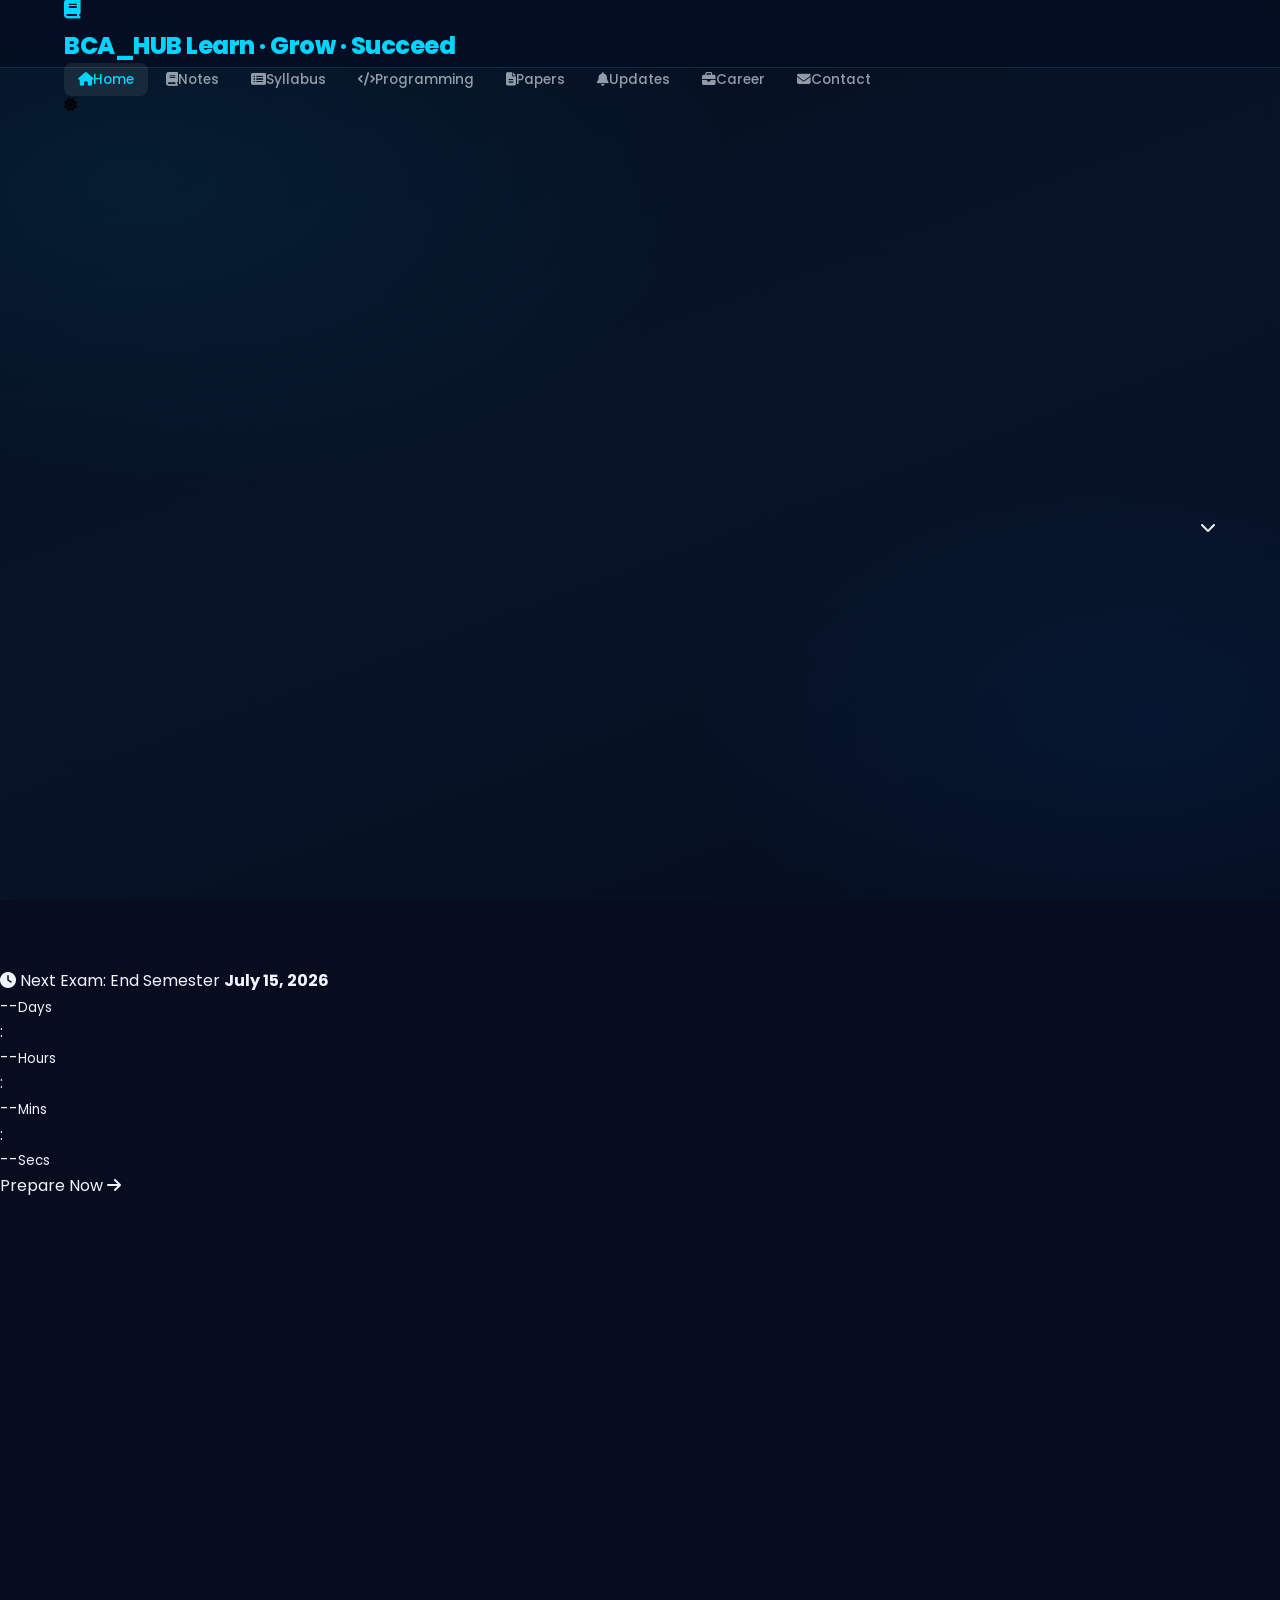
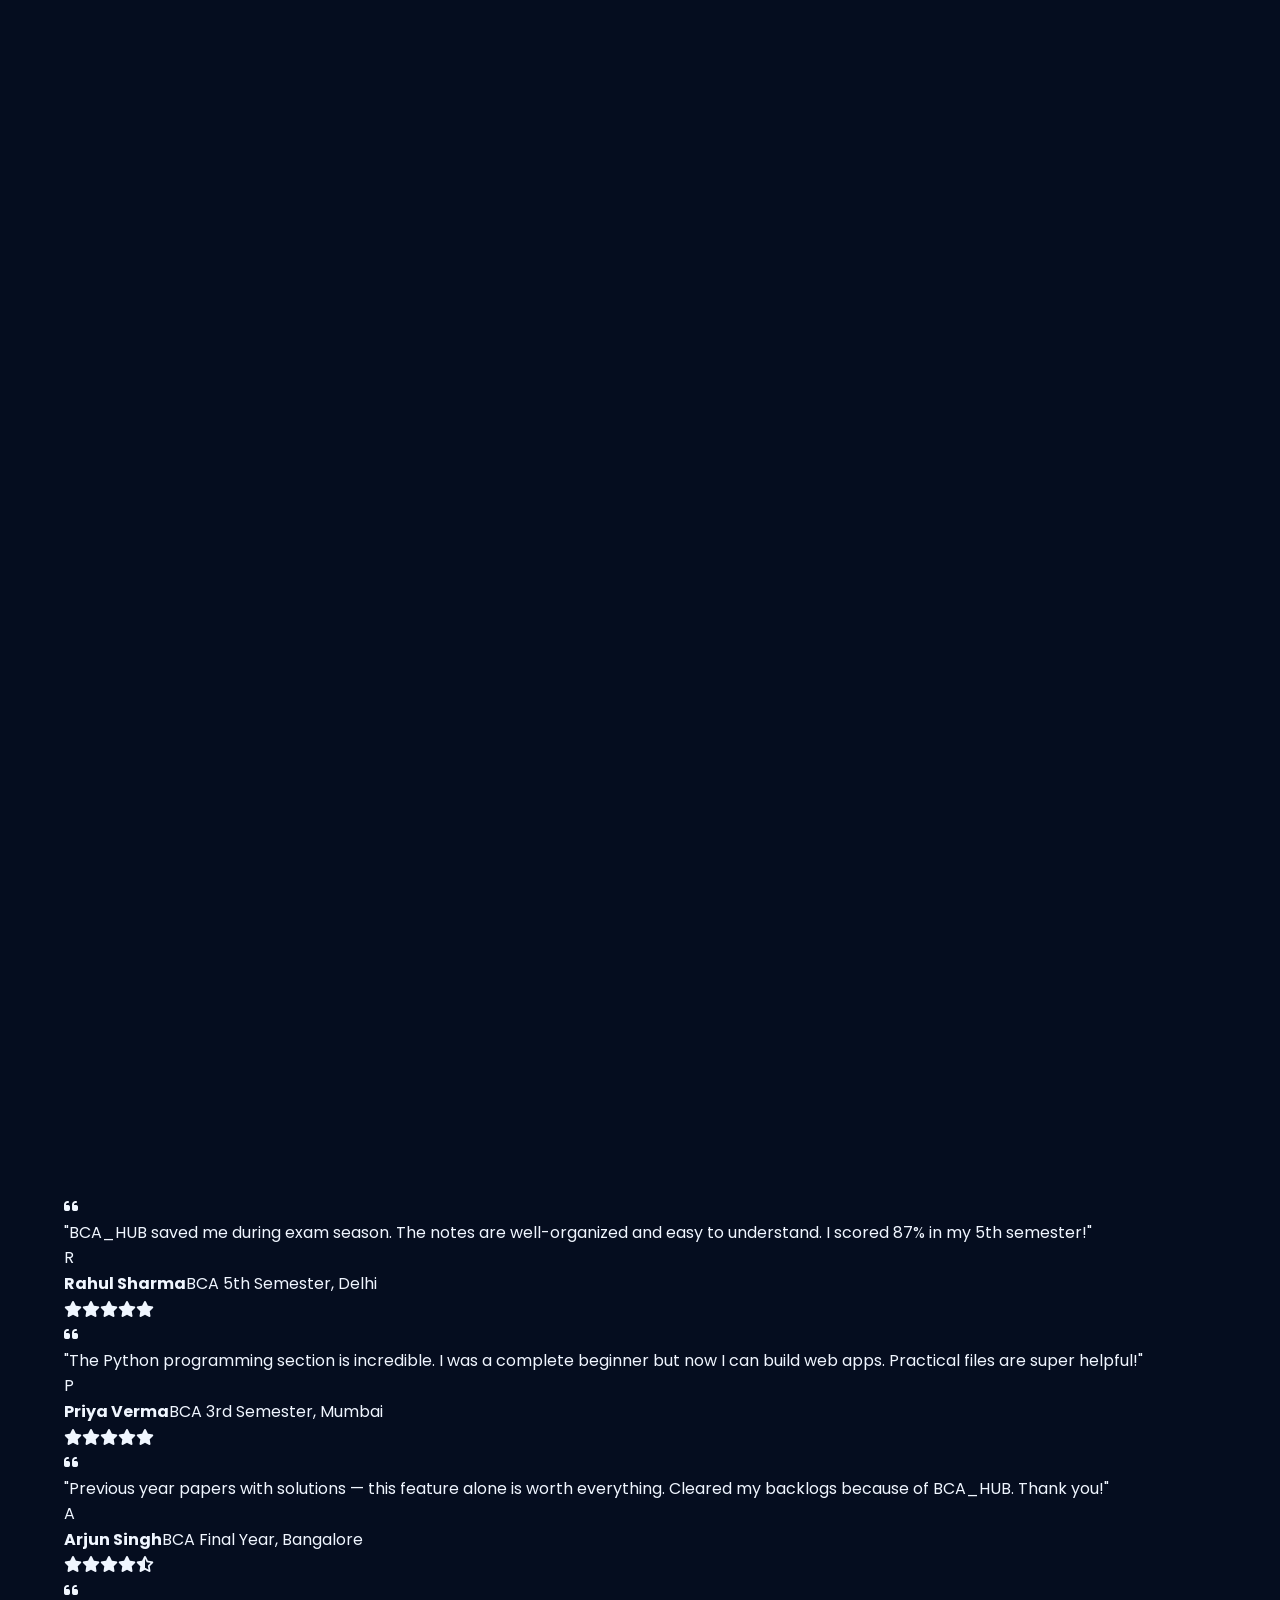
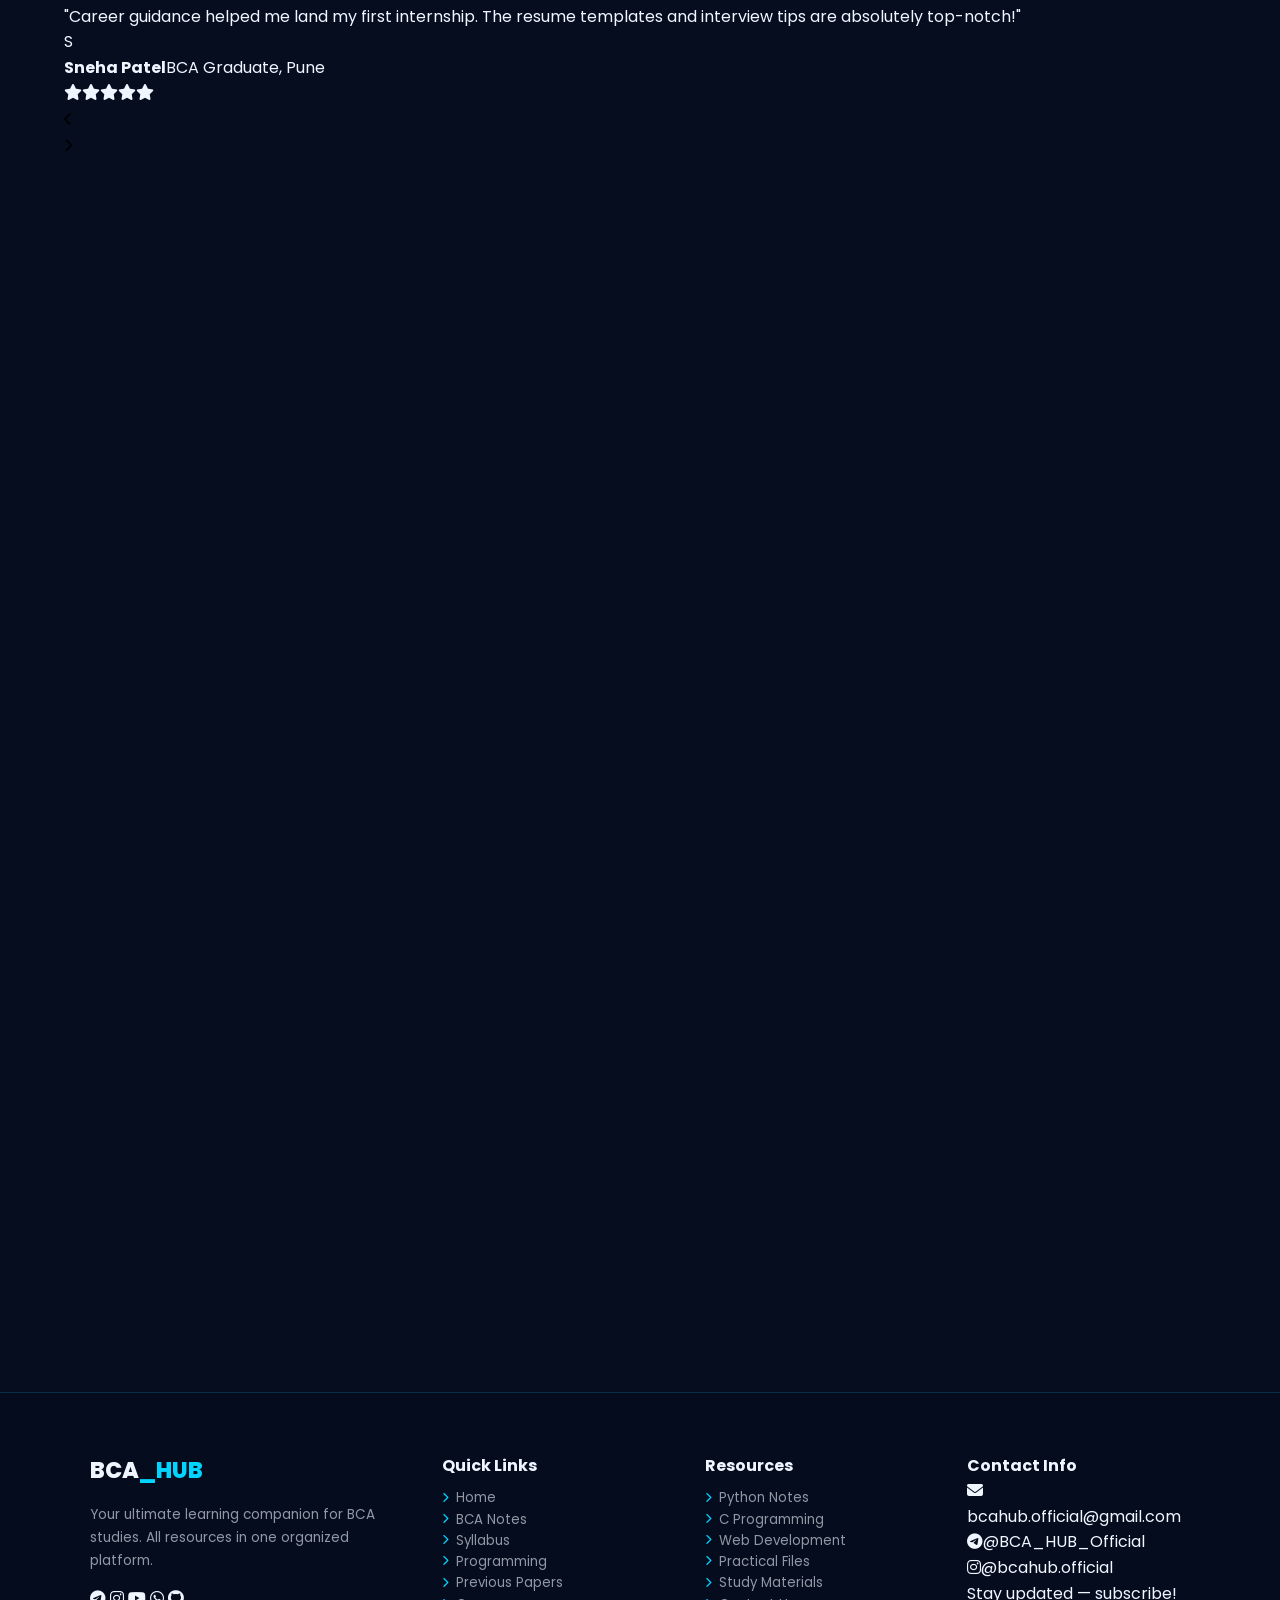
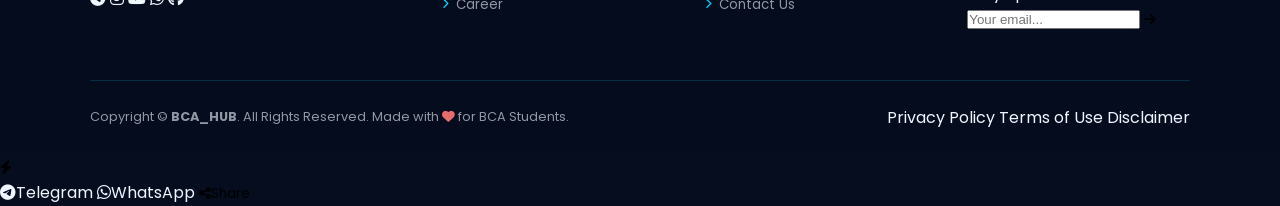
==== commit c90303eb: "Update index.html" ====
--- a/index.html
+++ b/index.html
@@ -1,472 +1,857 @@
 <!DOCTYPE html>
-<html lang="en">
+<html lang="en" data-theme="dark">
 <head>
   <meta charset="UTF-8" />
-  <meta name="viewport" content="width=device-width, initial-scale=1.0" />
-  <title>BCA_HUB – Your Complete BCA Learning Platform</title>
-  <meta name="description" content="BCA_HUB is a complete learning platform for BCA students. Access notes, study materials, practical files, programming resources, previous year papers, syllabus updates, and career guidance." />
-
+  <meta name="viewport" content="width=device-width, initial-scale=1.0, viewport-fit=cover" />
+  <meta name="description" content="BCA_HUB – Your complete learning platform for BCA students. Access notes, study materials, practical files, programming resources, previous year papers, syllabus, and career guidance." />
+  <meta name="keywords" content="BCA, BCA notes, BCA study material, BCA programming, BCA previous year papers, BCA career" />
+  <meta name="author" content="BCA_HUB" />
+  <meta name="theme-color" content="#0f0f0f" />
+
+  <!-- Open Graph / Social -->
+  <meta property="og:title" content="BCA_HUB – Your Ultimate BCA Learning Platform" />
+  <meta property="og:description" content="Complete BCA notes, programming resources, previous papers & career guidance." />
+  <meta property="og:type" content="website" />
+
+  <title>BCA_HUB – Your Ultimate BCA Learning Platform</title>
+
+  <!-- ✅ FAVICON – SVG inline as base64 in Charcoal Black + Soft Ivory -->
+  <link rel="icon" type="image/svg+xml" href="data:image/svg+xml,%3Csvg xmlns='http://www.w3.org/2000/svg' viewBox='0 0 100 100'%3E%3Crect width='100' height='100' rx='22' fill='%23121212'/%3E%3Crect x='8' y='8' width='84' height='84' rx='16' fill='none' stroke='%238A95A5' stroke-width='2' opacity='0.4'/%3E%3Cpath d='M50 24 L78 38 L50 52 L22 38 Z' fill='%23FAF9F6'/%3E%3Cpath d='M32 43 L32 58 C32 66 68 66 68 58 L68 43 L50 52 Z' fill='%23FAF9F6' opacity='0.95'/%3E%3Ccircle cx='50' cy='52' r='2' fill='%23121212'/%3E%3Cpath d='M70 39 L70 54 L73 54 L73 39 Z' fill='%238A95A5'/%3E%3Ccircle cx='71.5' cy='55' r='2.5' fill='%238A95A5'/%3E%3Ctext x='50' y='82' font-family='Arial Black,sans-serif' font-size='15' font-weight='900' fill='%23FAF9F6' text-anchor='middle' letter-spacing='2'%3EBCA HUB%3C/text%3E%3C/svg%3E" />
+  <link rel="icon" type="image/png" sizes="32x32" href="data:image/svg+xml,%3Csvg xmlns='http://www.w3.org/2000/svg' viewBox='0 0 100 100'%3E%3Crect width='100' height='100' rx='22' fill='%23121212'/%3E%3Cpath d='M50 28 L74 40 L50 52 L26 40 Z' fill='%23FAF9F6'/%3E%3Cpath d='M34 44 L34 54 C34 60 66 60 66 54 L66 44 Z' fill='%23FAF9F6'/%3E%3C/svg%3E" />
+
+  <!-- Google Fonts: Poppins -->
   <link rel="preconnect" href="https://fonts.googleapis.com" />
   <link rel="preconnect" href="https://fonts.gstatic.com" crossorigin />
   <link href="https://fonts.googleapis.com/css2?family=Poppins:wght@300;400;500;600;700;800;900&display=swap" rel="stylesheet" />
 
+  <!-- Font Awesome -->
   <link rel="stylesheet" href="https://cdnjs.cloudflare.com/ajax/libs/font-awesome/6.5.0/css/all.min.css" />
 
   <link rel="stylesheet" href="style.css" />
 </head>
 <body>
 
-  <div id="loader">
-    <div class="loader-logo">BCA_<span>HUB</span></div>
-    <div class="loader-bar"></div>
+  <!-- ============================
+       LOADING SCREEN
+  ============================= -->
+  <div id="loader" class="loader-overlay" role="progressbar" aria-label="Loading BCA_HUB">
+    <div class="loader-content">
+      <div class="loader-logo-3d">
+        <span class="logo-front">BCA_HUB</span>
+        <span class="logo-shadow">BCA_HUB</span>
+      </div>
+      <div class="loader-bar"><div class="loader-progress"></div></div>
+      <p class="loader-text">Loading your learning platform...</p>
+    </div>
   </div>
 
-  <div id="particles"></div>
-
-  <div class="progress-container">
-    <div class="progress-bar" id="myBar"></div>
+
+
+  <!-- ============================
+       PARTICLES
+  ============================= -->
+  <div class="particles-container" id="particles" aria-hidden="true"></div>
+
+  <!-- ============================
+       NAVIGATION BAR
+  ============================= -->
+  <nav class="navbar" id="navbar" role="navigation" aria-label="Main navigation">
+    <div class="nav-container">
+
+      <!-- 3D Logo -->
+      <a href="#home" class="nav-logo" aria-label="BCA_HUB – Go to homepage">
+        <div class="logo-3d-wrap">
+          <div class="logo-icon-3d" aria-hidden="true">
+            <div class="logo-cube">
+              <div class="cube-face cube-front"><i class="fas fa-graduation-cap"></i></div>
+              <div class="cube-face cube-back"><i class="fas fa-book"></i></div>
+              <div class="cube-face cube-top"></div>
+              <div class="cube-face cube-bottom"></div>
+            </div>
+          </div>
+          <div class="logo-text-3d">
+            <span class="logo-bca">BCA</span><span class="logo-hub">_HUB</span>
+            <span class="logo-tagline">Learn · Grow · Succeed</span>
+          </div>
+        </div>
+      </a>
+
+      <!-- Desktop Nav Links -->
+      <ul class="nav-links" id="navLinks" role="list">
+        <li role="listitem"><a href="#home" class="nav-link active" data-section="home" aria-current="page"><i class="fas fa-home" aria-hidden="true"></i><span>Home</span></a></li>
+        <li role="listitem"><a href="#notes" class="nav-link" data-section="notes"><i class="fas fa-book" aria-hidden="true"></i><span>Notes</span></a></li>
+        <li role="listitem"><a href="#syllabus" class="nav-link" data-section="syllabus"><i class="fas fa-list-alt" aria-hidden="true"></i><span>Syllabus</span></a></li>
+        <li role="listitem"><a href="#programming" class="nav-link" data-section="programming"><i class="fas fa-code" aria-hidden="true"></i><span>Programming</span></a></li>
+        <li role="listitem"><a href="#papers" class="nav-link" data-section="papers"><i class="fas fa-file-alt" aria-hidden="true"></i><span>Papers</span></a></li>
+        <li role="listitem"><a href="#updates" class="nav-link" data-section="updates"><i class="fas fa-bell" aria-hidden="true"></i><span>Updates</span></a></li>
+        <li role="listitem"><a href="#career" class="nav-link" data-section="career"><i class="fas fa-briefcase" aria-hidden="true"></i><span>Career</span></a></li>
+        <li role="listitem"><a href="#contact" class="nav-link" data-section="contact"><i class="fas fa-envelope" aria-hidden="true"></i><span>Contact</span></a></li>
+      </ul>
+
+      <div class="nav-right-controls">
+        <!-- Theme Toggle (Extra Feature 3) -->
+        <button class="theme-toggle" id="themeToggle" aria-label="Toggle light/dark mode" title="Toggle theme">
+          <i class="fas fa-sun" id="themeIcon"></i>
+        </button>
+        <!-- Hamburger -->
+        <button class="hamburger" id="hamburger" aria-label="Toggle navigation" aria-expanded="false" aria-controls="navLinks">
+          <span class="bar"></span>
+          <span class="bar"></span>
+          <span class="bar"></span>
+        </button>
+      </div>
+    </div>
+  </nav>
+
+  <!-- Mobile Nav Overlay -->
+  <div class="nav-overlay" id="navOverlay" aria-hidden="true"></div>
+
+  <!-- ============================
+       HERO SECTION
+  ============================= -->
+  <section class="hero" id="home" aria-labelledby="heroTitle">
+    <div class="hero-bg"></div>
+    <div class="hero-grid-overlay" aria-hidden="true"></div>
+
+    <div class="hero-content reveal">
+      <div class="hero-badge" role="status"><span class="badge-dot"></span> Active Platform &bull; Updated June 2026</div>
+
+      <h1 class="hero-title" id="heroTitle">
+        Welcome to<br/>
+        <span class="typing-text-wrap">
+          <span class="typing-text" id="typingHeroText"></span><span class="typing-cursor">|</span>
+        </span>
+      </h1>
+
+      <p class="hero-subtitle">
+        Hello and welcome to <strong>BCA_HUB!</strong> This platform is created to help BCA students <strong>learn, grow, and stay updated</strong> throughout their academic journey.
+      </p>
+
+      <div class="hero-features-list">
+        <p class="list-heading"><i class="fas fa-layer-group" aria-hidden="true"></i> What you'll find here:</p>
+        <ul>
+          <li><i class="fas fa-check" aria-hidden="true"></i> Important BCA Notes</li>
+          <li><i class="fas fa-check" aria-hidden="true"></i> Study Materials</li>
+          <li><i class="fas fa-check" aria-hidden="true"></i> Practical &amp; Programming Resources</li>
+          <li><i class="fas fa-check" aria-hidden="true"></i> Exam Preparation Content</li>
+          <li><i class="fas fa-check" aria-hidden="true"></i> Previous Year Questions</li>
+          <li><i class="fas fa-check" aria-hidden="true"></i> Latest BCA Updates</li>
+          <li><i class="fas fa-check" aria-hidden="true"></i> Useful Tips for Students</li>
+        </ul>
+      </div>
+
+      <p class="hero-desc">Our goal: all essential BCA resources in one place, making learning easier and organized.</p>
+      <p class="hero-tagline" id="heroTagline">🚀 Happy Learning!</p>
+
+      <div class="hero-buttons">
+        <a href="#features" class="btn btn-primary" id="explore-btn"><i class="fas fa-rocket" aria-hidden="true"></i> Explore Now</a>
+        <a href="#notes" class="btn btn-outline" id="notes-btn"><i class="fas fa-book-open" aria-hidden="true"></i> Browse Notes</a>
+      </div>
+
+      <!-- Stats -->
+      <div class="hero-stats" role="list" aria-label="Platform statistics">
+        <div class="stat-item" role="listitem">
+          <span class="stat-number" data-target="500">0</span><span class="stat-suffix">+</span>
+          <span class="stat-label">Notes</span>
+        </div>
+        <div class="stat-item" role="listitem">
+          <span class="stat-number" data-target="10000">0</span><span class="stat-suffix">+</span>
+          <span class="stat-label">Students</span>
+        </div>
+        <div class="stat-item" role="listitem">
+          <span class="stat-number" data-target="8">0</span><span class="stat-suffix"></span>
+          <span class="stat-label">Semesters</span>
+        </div>
+        <div class="stat-item" role="listitem">
+          <span class="stat-number" data-target="100">0</span><span class="stat-suffix">%</span>
+          <span class="stat-label">Free</span>
+        </div>
+      </div>
+    </div>
+
+    <a href="#search-section" class="scroll-indicator" aria-label="Scroll to search">
+      <i class="fas fa-chevron-down" aria-hidden="true"></i>
+    </a>
+  </section>
+
+  <!-- ============================
+       EXAM COUNTDOWN (Extra Feature 4)
+  ============================= -->
+  <div class="countdown-strip" id="countdownStrip" role="timer" aria-label="Exam countdown">
+    <div class="container">
+      <div class="countdown-inner">
+        <div class="countdown-label">
+          <i class="fas fa-clock" aria-hidden="true"></i>
+          <span>Next Exam: End Semester <strong>July 15, 2026</strong></span>
+        </div>
+        <div class="countdown-boxes" id="countdownBoxes" aria-live="polite">
+          <div class="count-box"><span id="cd-days">--</span><small>Days</small></div>
+          <div class="count-sep">:</div>
+          <div class="count-box"><span id="cd-hours">--</span><small>Hours</small></div>
+          <div class="count-sep">:</div>
+          <div class="count-box"><span id="cd-mins">--</span><small>Mins</small></div>
+          <div class="count-sep">:</div>
+          <div class="count-box"><span id="cd-secs">--</span><small>Secs</small></div>
+        </div>
+        <a href="#papers" class="countdown-cta">Prepare Now <i class="fas fa-arrow-right" aria-hidden="true"></i></a>
+      </div>
+    </div>
   </div>
-  <nav class="navbar" id="navbar">
-    <a href="#" class="nav-logo"><i class="fas fa-graduation-cap"></i>BCA_<span>HUB</span></a>
-    <ul class="nav-links">
-      <li><a href="#home" class="active">Home</a></li>
-      <li><a href="#notes">Notes</a></li>
-      <li><a href="#syllabus">Syllabus</a></li>
-      <li><a href="#programming">Programming</a></li>
-      <li><a href="#papers">Previous Papers</a></li>
-      <li><a href="#career">Career</a></li>
-      <li><a href="#contact">Contact</a></li>
-    </ul>
-    <button class="hamburger" id="hamburger" aria-label="Toggle menu">
-      <span></span><span></span><span></span>
+
+  <!-- ============================
+       SEARCH SECTION
+  ============================= -->
+  <section class="search-section" id="search-section" aria-labelledby="searchHeading">
+    <div class="container reveal">
+      <h2 class="section-title" id="searchHeading">Find Your <span class="accent-text">Resources</span></h2>
+      <p class="section-subtitle">Search through hundreds of notes, papers, and study materials</p>
+      <div class="search-wrapper">
+        <div class="search-box" id="search-box" role="search">
+          <i class="fas fa-search search-icon" aria-hidden="true"></i>
+          <input type="search" id="searchInput" placeholder="Search notes, subjects, topics..." aria-label="Search resources" autocomplete="off" />
+          <button class="search-btn" id="searchBtn" aria-label="Search"><i class="fas fa-arrow-right" aria-hidden="true"></i></button>
+        </div>
+        <div class="search-tags" role="list" aria-label="Quick search suggestions">
+          <button class="tag" role="listitem" onclick="fillSearch('BCA Notes')">BCA Notes</button>
+          <button class="tag" role="listitem" onclick="fillSearch('Python')">Python</button>
+          <button class="tag" role="listitem" onclick="fillSearch('C Programming')">C Programming</button>
+          <button class="tag" role="listitem" onclick="fillSearch('Web Development')">Web Dev</button>
+          <button class="tag" role="listitem" onclick="fillSearch('Previous Papers')">Prev Papers</button>
+          <button class="tag" role="listitem" onclick="fillSearch('Syllabus')">Syllabus</button>
+        </div>
+      </div>
+    </div>
+  </section>
+
+  <!-- ============================
+       FEATURE CARDS
+  ============================= -->
+  <section class="features-section" id="features" aria-labelledby="featuresHeading">
+    <div class="container">
+      <div class="section-header reveal">
+        <span class="section-badge">EXPLORE</span>
+        <h2 class="section-title" id="featuresHeading">All Resources in <span class="accent-text">One Place</span></h2>
+        <p class="section-subtitle">Everything you need for your BCA journey — organized and easy to access</p>
+      </div>
+
+      <div class="cards-grid" id="notes">
+
+        <!-- ==========================================
+             CARD 1: BCA Notes
+             🔗 GOOGLE DRIVE LINK: Paste your Google Drive
+             link for BCA Notes Folder in href below
+        =========================================== -->
+        <article class="card reveal" tabindex="0" aria-label="BCA Notes">
+          <div class="card-ribbon">Popular</div>
+          <div class="card-icon-wrap color-blue">
+            <div class="card-icon"><i class="fas fa-book-open" aria-hidden="true"></i></div>
+          </div>
+          <h3 class="card-title">BCA Notes</h3>
+          <p class="card-desc">Comprehensive semester-wise notes for all BCA subjects with diagrams and examples.</p>
+          <div class="card-tags">
+            <span>Sem 1–6</span><span>All Subjects</span><span>PDF Ready</span>
+          </div>
+          <!-- 🔗 GOOGLE DRIVE LINK — BCA NOTES: Paste your link below in href -->
+          <a href="link past hear" target="_blank" rel="noopener noreferrer" class="card-btn color-blue">
+            <i class="fab fa-google-drive" aria-hidden="true"></i> Open Drive Folder
+          </a>
+          <div class="drive-hint"><i class="fas fa-info-circle" aria-hidden="true"></i> Google Drive Link</div>
+        </article>
+
+        <!-- ==========================================
+             CARD 2: Python Programming
+             🔗 GOOGLE DRIVE LINK: Paste Python Notes/Files
+             link in href below
+        =========================================== -->
+        <article class="card reveal" tabindex="0" aria-label="Python Programming" id="programming">
+          <div class="card-icon-wrap color-cyan">
+            <div class="card-icon"><i class="fab fa-python" aria-hidden="true"></i></div>
+          </div>
+          <h3 class="card-title">Python Programming</h3>
+          <p class="card-desc">Basics to advanced Python — OOP, data structures, projects and exercises included.</p>
+          <div class="card-tags">
+            <span>Beginner</span><span>Advanced</span><span>Projects</span>
+          </div>
+          <!-- 🔗 GOOGLE DRIVE LINK — PYTHON NOTES: Paste your link below in href -->
+          <a href="link past hear" target="_blank" rel="noopener noreferrer" class="card-btn color-cyan">
+            <i class="fab fa-google-drive" aria-hidden="true"></i> Open Drive Folder
+          </a>
+          <div class="drive-hint"><i class="fas fa-info-circle" aria-hidden="true"></i> Google Drive Link</div>
+        </article>
+
+        <!-- ==========================================
+             CARD 3: C Programming
+             🔗 GOOGLE DRIVE LINK: Paste C Programming
+             notes link in href below
+        =========================================== -->
+        <article class="card reveal" tabindex="0" aria-label="C Programming">
+          <div class="card-icon-wrap color-purple">
+            <div class="card-icon"><i class="fas fa-terminal" aria-hidden="true"></i></div>
+          </div>
+          <h3 class="card-title">C Programming</h3>
+          <p class="card-desc">Master C from scratch — pointers, arrays, functions, structures, file handling and more.</p>
+          <div class="card-tags">
+            <span>Basics</span><span>Pointers</span><span>DSA</span>
+          </div>
+          <!-- 🔗 GOOGLE DRIVE LINK — C PROGRAMMING: Paste your link below in href -->
+          <a href="link past hear" target="_blank" rel="noopener noreferrer" class="card-btn color-purple">
+            <i class="fab fa-google-drive" aria-hidden="true"></i> Open Drive Folder
+          </a>
+          <div class="drive-hint"><i class="fas fa-info-circle" aria-hidden="true"></i> Google Drive Link</div>
+        </article>
+
+        <!-- ==========================================
+             CARD 4: Web Development
+             🔗 GOOGLE DRIVE LINK: Paste Web Dev
+             notes link in href below
+        =========================================== -->
+        <article class="card reveal" tabindex="0" aria-label="Web Development">
+          <div class="card-icon-wrap color-orange">
+            <div class="card-icon"><i class="fas fa-globe" aria-hidden="true"></i></div>
+          </div>
+          <h3 class="card-title">Web Development</h3>
+          <p class="card-desc">HTML, CSS, JavaScript, Bootstrap, PHP and MySQL. Build real-world projects.</p>
+          <div class="card-tags">
+            <span>HTML/CSS</span><span>JavaScript</span><span>PHP</span>
+          </div>
+          <!-- 🔗 GOOGLE DRIVE LINK — WEB DEVELOPMENT: Paste your link below in href -->
+          <a href="link past hear" target="_blank" rel="noopener noreferrer" class="card-btn color-orange">
+            <i class="fab fa-google-drive" aria-hidden="true"></i> Open Drive Folder
+          </a>
+          <div class="drive-hint"><i class="fas fa-info-circle" aria-hidden="true"></i> Google Drive Link</div>
+        </article>
+
+        <!-- ==========================================
+             CARD 5: Practical Files
+             🔗 GOOGLE DRIVE LINK: Paste Practical Files
+             folder link in href below
+        =========================================== -->
+        <article class="card reveal" tabindex="0" aria-label="Practical Files">
+          <div class="card-icon-wrap color-green">
+            <div class="card-icon"><i class="fas fa-laptop-code" aria-hidden="true"></i></div>
+          </div>
+          <h3 class="card-title">Practical Files</h3>
+          <p class="card-desc">Ready-to-submit practical files for all semesters. Proper format, indexed and documented.</p>
+          <div class="card-tags">
+            <span>Lab Files</span><span>All Sem</span><span>Printable</span>
+          </div>
+          <!-- 🔗 GOOGLE DRIVE LINK — PRACTICAL FILES: Paste your link below in href -->
+          <a href="link past hear" target="_blank" rel="noopener noreferrer" class="card-btn color-green">
+            <i class="fab fa-google-drive" aria-hidden="true"></i> Open Drive Folder
+          </a>
+          <div class="drive-hint"><i class="fas fa-info-circle" aria-hidden="true"></i> Google Drive Link</div>
+        </article>
+
+        <!-- ==========================================
+             CARD 6: Previous Year Papers
+             🔗 GOOGLE DRIVE LINK: Paste Previous Papers
+             folder link in href below
+        =========================================== -->
+        <article class="card reveal" tabindex="0" aria-label="Previous Year Papers" id="papers">
+          <div class="card-icon-wrap color-red">
+            <div class="card-icon"><i class="fas fa-file-alt" aria-hidden="true"></i></div>
+          </div>
+          <h3 class="card-title">Previous Year Papers</h3>
+          <p class="card-desc">Last 10 years question papers with answers. Subject-wise, semester-wise for exam prep.</p>
+          <div class="card-tags">
+            <span>10 Years</span><span>With Answers</span><span>All Subjects</span>
+          </div>
+          <!-- 🔗 GOOGLE DRIVE LINK — PREVIOUS PAPERS: Paste your link below in href -->
+          <a href="link past hear" target="_blank" rel="noopener noreferrer" class="card-btn color-red">
+            <i class="fab fa-google-drive" aria-hidden="true"></i> Open Drive Folder
+          </a>
+          <div class="drive-hint"><i class="fas fa-info-circle" aria-hidden="true"></i> Google Drive Link</div>
+        </article>
+
+        <!-- ==========================================
+             CARD 7: Study Materials
+             🔗 GOOGLE DRIVE LINK: Paste Study Materials
+             folder link in href below
+        =========================================== -->
+        <article class="card reveal" tabindex="0" aria-label="Study Materials">
+          <div class="card-icon-wrap color-teal">
+            <div class="card-icon"><i class="fas fa-layer-group" aria-hidden="true"></i></div>
+          </div>
+          <h3 class="card-title">Study Materials</h3>
+          <p class="card-desc">E-books, reference books, cheat sheets, mind maps and quick revision guides.</p>
+          <div class="card-tags">
+            <span>E-Books</span><span>Cheat Sheets</span><span>Mind Maps</span>
+          </div>
+          <!-- 🔗 GOOGLE DRIVE LINK — STUDY MATERIALS: Paste your link below in href -->
+          <a href="link past hear" target="_blank" rel="noopener noreferrer" class="card-btn color-teal">
+            <i class="fab fa-google-drive" aria-hidden="true"></i> Open Drive Folder
+          </a>
+          <div class="drive-hint"><i class="fas fa-info-circle" aria-hidden="true"></i> Google Drive Link</div>
+        </article>
+
+        <!-- ==========================================
+             CARD 8: Career Guidance
+             🔗 GOOGLE DRIVE LINK: Paste Career Resources
+             folder link in href below
+        =========================================== -->
+        <article class="card reveal" tabindex="0" aria-label="Career Guidance" id="career">
+          <div class="card-icon-wrap color-gold">
+            <div class="card-icon"><i class="fas fa-briefcase" aria-hidden="true"></i></div>
+          </div>
+          <h3 class="card-title">Career Guidance</h3>
+          <p class="card-desc">Resume tips, interview prep, job portals, MCA guidance and certification roadmaps.</p>
+          <div class="card-tags">
+            <span>Resume</span><span>Interview</span><span>Roadmaps</span>
+          </div>
+          <!-- 🔗 GOOGLE DRIVE LINK — CAREER GUIDANCE: Paste your link below in href -->
+          <a href="link past hear" target="_blank" rel="noopener noreferrer" class="card-btn color-gold">
+            <i class="fab fa-google-drive" aria-hidden="true"></i> Open Drive Folder
+          </a>
+          <div class="drive-hint"><i class="fas fa-info-circle" aria-hidden="true"></i> Google Drive Link</div>
+        </article>
+
+      </div>
+    </div>
+  </section>
+
+  <!-- ============================
+       ABOUT SECTION
+  ============================= -->
+  <section class="about-section" id="about" aria-labelledby="aboutHeading">
+    <div class="container">
+      <div class="about-grid">
+        <div class="about-text reveal">
+          <span class="section-badge">ABOUT US</span>
+          <h2 class="section-title" id="aboutHeading">About <span class="accent-text">BCA_HUB</span></h2>
+          <p>BCA_HUB was created with one mission: to make quality BCA education accessible to every student, regardless of background or resources.</p>
+          <p>We understand the challenges BCA students face — from finding reliable notes to preparing for exams. That's why we've built a platform that brings <strong>everything together in one place.</strong></p>
+          <p>Whether you're a first-year student or a final-year student preparing for placements, BCA_HUB has something for you.</p>
+          <div class="about-features">
+            <div class="about-feature"><i class="fas fa-check" aria-hidden="true"></i><span>100% Free Resources</span></div>
+            <div class="about-feature"><i class="fas fa-check" aria-hidden="true"></i><span>Updated Regularly</span></div>
+            <div class="about-feature"><i class="fas fa-check" aria-hidden="true"></i><span>Student Community</span></div>
+            <div class="about-feature"><i class="fas fa-check" aria-hidden="true"></i><span>Expert Verified Content</span></div>
+          </div>
+          <a href="#contact" class="btn btn-primary" id="join-btn"><i class="fas fa-users" aria-hidden="true"></i> Join Our Community</a>
+        </div>
+
+        <div class="about-visual reveal">
+          <div class="about-card-stack">
+            <div class="about-info-card glass-card">
+              <div class="about-icon color-blue"><i class="fas fa-graduation-cap" aria-hidden="true"></i></div>
+              <div><h4>BCA Specialized</h4><p>Built exclusively for BCA students</p></div>
+            </div>
+            <div class="about-info-card glass-card">
+              <div class="about-icon color-cyan"><i class="fas fa-sync-alt" aria-hidden="true"></i></div>
+              <div><h4>Continuously Updated</h4><p>New content added every week</p></div>
+            </div>
+            <div class="about-info-card glass-card">
+              <div class="about-icon color-purple"><i class="fas fa-shield-alt" aria-hidden="true"></i></div>
+              <div><h4>Quality Assured</h4><p>All content is reviewed by experts</p></div>
+            </div>
+            <div class="about-info-card glass-card">
+              <div class="about-icon color-green"><i class="fas fa-mobile-alt" aria-hidden="true"></i></div>
+              <div><h4>Mobile Friendly</h4><p>Study on any device, anywhere</p></div>
+            </div>
+          </div>
+        </div>
+      </div>
+    </div>
+  </section>
+
+  <!-- ============================
+       LATEST UPDATES
+  ============================= -->
+  <section class="updates-section" id="updates" aria-labelledby="updatesHeading">
+    <div class="container">
+      <div class="section-header reveal">
+        <span class="section-badge">LATEST</span>
+        <h2 class="section-title" id="updatesHeading">Latest <span class="accent-text">Updates</span></h2>
+        <p class="section-subtitle">Stay up to date with the newest content and announcements</p>
+      </div>
+
+      <div class="updates-grid">
+        <article class="update-card reveal" tabindex="0">
+          <div class="update-badge new">NEW</div>
+          <div class="update-icon color-blue"><i class="fas fa-file-pdf" aria-hidden="true"></i></div>
+          <div class="update-content">
+            <span class="update-date"><i class="fas fa-calendar" aria-hidden="true"></i> June 2026</span>
+            <h4>BCA Semester 6 Notes Released</h4>
+            <p>Complete notes for all subjects of BCA 6th semester now available for download.</p>
+            <!-- 🔗 GOOGLE DRIVE LINK — SEM 6 NOTES UPDATE: Paste link below -->
+            <a href="link past hear" target="_blank" rel="noopener noreferrer" class="update-link">
+              <i class="fab fa-google-drive" aria-hidden="true"></i> View on Drive <i class="fas fa-chevron-right" aria-hidden="true"></i>
+            </a>
+          </div>
+        </article>
+
+        <article class="update-card reveal" tabindex="0">
+          <div class="update-badge hot">HOT</div>
+          <div class="update-icon color-cyan"><i class="fab fa-python" aria-hidden="true"></i></div>
+          <div class="update-content">
+            <span class="update-date"><i class="fas fa-calendar" aria-hidden="true"></i> June 2026</span>
+            <h4>Python Advanced Series Added</h4>
+            <p>New advanced Python tutorials: Django, Flask, ML basics and API development.</p>
+            <!-- 🔗 GOOGLE DRIVE LINK — PYTHON ADVANCED UPDATE: Paste link below -->
+            <a href="link past hear" target="_blank" rel="noopener noreferrer" class="update-link">
+              <i class="fab fa-google-drive" aria-hidden="true"></i> View on Drive <i class="fas fa-chevron-right" aria-hidden="true"></i>
+            </a>
+          </div>
+        </article>
+
+        <article class="update-card reveal" tabindex="0">
+          <div class="update-badge">UPDATE</div>
+          <div class="update-icon color-purple"><i class="fas fa-clipboard-list" aria-hidden="true"></i></div>
+          <div class="update-content">
+            <span class="update-date"><i class="fas fa-calendar" aria-hidden="true"></i> May 2026</span>
+            <h4>Updated BCA Syllabus 2026</h4>
+            <p>Latest university-approved BCA syllabus uploaded with subject-wise breakdown.</p>
+            <!-- 🔗 GOOGLE DRIVE LINK — BCA SYLLABUS 2026: Paste link below -->
+            <a href="link past hear" target="_blank" rel="noopener noreferrer" class="update-link">
+              <i class="fab fa-google-drive" aria-hidden="true"></i> View on Drive <i class="fas fa-chevron-right" aria-hidden="true"></i>
+            </a>
+          </div>
+        </article>
+
+        <article class="update-card reveal" tabindex="0">
+          <div class="update-badge exam">EXAM</div>
+          <div class="update-icon color-green"><i class="fas fa-question-circle" aria-hidden="true"></i></div>
+          <div class="update-content">
+            <span class="update-date"><i class="fas fa-calendar" aria-hidden="true"></i> May 2026</span>
+            <h4>Previous Year Papers (2016–2026)</h4>
+            <p>10 years of question papers with solutions for all semesters uploaded.</p>
+            <!-- 🔗 GOOGLE DRIVE LINK — PREVIOUS PAPERS UPDATE: Paste link below -->
+            <a href="link past hear" target="_blank" rel="noopener noreferrer" class="update-link">
+              <i class="fab fa-google-drive" aria-hidden="true"></i> View on Drive <i class="fas fa-chevron-right" aria-hidden="true"></i>
+            </a>
+          </div>
+        </article>
+      </div>
+    </div>
+  </section>
+
+  <!-- ============================
+       POPULAR NOTES (Syllabus section)
+  ============================= -->
+  <section class="popular-section" id="syllabus" aria-labelledby="popularHeading">
+    <div class="container">
+      <div class="section-header reveal">
+        <span class="section-badge">TRENDING</span>
+        <h2 class="section-title" id="popularHeading">Popular <span class="accent-text">Notes</span></h2>
+        <p class="section-subtitle">Most accessed study materials by BCA students</p>
+      </div>
+
+      <div class="popular-grid">
+
+        <!-- 🔗 GOOGLE DRIVE LINK — DSA NOTES: Replace href below -->
+        <div class="popular-card reveal" tabindex="0">
+          <div class="popular-rank">01</div>
+          <div class="popular-info">
+            <h4>Data Structures &amp; Algorithms</h4>
+            <p>Semester 3 · Complete Notes</p>
+            <div class="popular-meta">
+              <span><i class="fas fa-download" aria-hidden="true"></i> 4.2K</span>
+              <span><i class="fas fa-star" aria-hidden="true"></i> 4.9</span>
+            </div>
+          </div>
+          <a href="link past hear" target="_blank" rel="noopener noreferrer" class="popular-btn" aria-label="Download DSA Notes from Google Drive">
+            <i class="fab fa-google-drive" aria-hidden="true"></i>
+          </a>
+        </div>
+
+        <!-- 🔗 GOOGLE DRIVE LINK — DBMS NOTES: Replace href below -->
+        <div class="popular-card reveal" tabindex="0">
+          <div class="popular-rank color-cyan">02</div>
+          <div class="popular-info">
+            <h4>Database Management System</h4>
+            <p>Semester 4 · With SQL Practical</p>
+            <div class="popular-meta">
+              <span><i class="fas fa-download" aria-hidden="true"></i> 3.8K</span>
+              <span><i class="fas fa-star" aria-hidden="true"></i> 4.8</span>
+            </div>
+          </div>
+          <a href="link past hear" target="_blank" rel="noopener noreferrer" class="popular-btn" aria-label="Download DBMS Notes from Google Drive">
+            <i class="fab fa-google-drive" aria-hidden="true"></i>
+          </a>
+        </div>
+
+        <!-- 🔗 GOOGLE DRIVE LINK — OS NOTES: Replace href below -->
+        <div class="popular-card reveal" tabindex="0">
+          <div class="popular-rank color-purple">03</div>
+          <div class="popular-info">
+            <h4>Operating System Concepts</h4>
+            <p>Semester 4 · Full Theory + Diagrams</p>
+            <div class="popular-meta">
+              <span><i class="fas fa-download" aria-hidden="true"></i> 3.1K</span>
+              <span><i class="fas fa-star" aria-hidden="true"></i> 4.7</span>
+            </div>
+          </div>
+          <a href="link past hear" target="_blank" rel="noopener noreferrer" class="popular-btn" aria-label="Download OS Notes from Google Drive">
+            <i class="fab fa-google-drive" aria-hidden="true"></i>
+          </a>
+        </div>
+
+        <!-- 🔗 GOOGLE DRIVE LINK — CN NOTES: Replace href below -->
+        <div class="popular-card reveal" tabindex="0">
+          <div class="popular-rank color-orange">04</div>
+          <div class="popular-info">
+            <h4>Computer Networks</h4>
+            <p>Semester 5 · TCP/IP, OSI Model</p>
+            <div class="popular-meta">
+              <span><i class="fas fa-download" aria-hidden="true"></i> 2.9K</span>
+              <span><i class="fas fa-star" aria-hidden="true"></i> 4.6</span>
+            </div>
+          </div>
+          <a href="link past hear" target="_blank" rel="noopener noreferrer" class="popular-btn" aria-label="Download CN Notes from Google Drive">
+            <i class="fab fa-google-drive" aria-hidden="true"></i>
+          </a>
+        </div>
+
+        <!-- 🔗 GOOGLE DRIVE LINK — SE NOTES: Replace href below -->
+        <div class="popular-card reveal" tabindex="0">
+          <div class="popular-rank color-green">05</div>
+          <div class="popular-info">
+            <h4>Software Engineering</h4>
+            <p>Semester 5 · SDLC, Models, UML</p>
+            <div class="popular-meta">
+              <span><i class="fas fa-download" aria-hidden="true"></i> 2.5K</span>
+              <span><i class="fas fa-star" aria-hidden="true"></i> 4.5</span>
+            </div>
+          </div>
+          <a href="link past hear" target="_blank" rel="noopener noreferrer" class="popular-btn" aria-label="Download SE Notes from Google Drive">
+            <i class="fab fa-google-drive" aria-hidden="true"></i>
+          </a>
+        </div>
+
+        <!-- 🔗 GOOGLE DRIVE LINK — WEB TECH NOTES: Replace href below -->
+        <div class="popular-card reveal" tabindex="0">
+          <div class="popular-rank color-teal">06</div>
+          <div class="popular-info">
+            <h4>Web Technology (PHP &amp; MySQL)</h4>
+            <p>Semester 6 · Complete with Projects</p>
+            <div class="popular-meta">
+              <span><i class="fas fa-download" aria-hidden="true"></i> 2.3K</span>
+              <span><i class="fas fa-star" aria-hidden="true"></i> 4.4</span>
+            </div>
+          </div>
+          <a href="link past hear" target="_blank" rel="noopener noreferrer" class="popular-btn" aria-label="Download Web Tech Notes from Google Drive">
+            <i class="fab fa-google-drive" aria-hidden="true"></i>
+          </a>
+        </div>
+
+      </div>
+    </div>
+  </section>
+
+  <!-- ============================
+       STUDENT RESOURCES
+  ============================= -->
+  <section class="resources-section" id="resources" aria-labelledby="resourcesHeading">
+    <div class="container">
+      <div class="section-header reveal">
+        <span class="section-badge">RESOURCES</span>
+        <h2 class="section-title" id="resourcesHeading">Student <span class="accent-text">Resources</span></h2>
+        <p class="section-subtitle">Quick access to everything you need for success</p>
+      </div>
+      <div class="resources-grid">
+        <div class="resource-item reveal" tabindex="0"><div class="resource-icon color-blue"><i class="fas fa-calendar-alt" aria-hidden="true"></i></div><h4>Academic Calendar</h4><p>Important dates, exam schedules, and semester timelines</p></div>
+        <div class="resource-item reveal" tabindex="0"><div class="resource-icon color-cyan"><i class="fas fa-video" aria-hidden="true"></i></div><h4>Video Lectures</h4><p>Curated YouTube playlists and tutorials for all subjects</p></div>
+        <div class="resource-item reveal" tabindex="0"><div class="resource-icon color-purple"><i class="fas fa-users" aria-hidden="true"></i></div><h4>Study Groups</h4><p>Join Telegram and WhatsApp groups for collaborative learning</p></div>
+        <div class="resource-item reveal" tabindex="0"><div class="resource-icon color-orange"><i class="fas fa-certificate" aria-hidden="true"></i></div><h4>Certifications</h4><p>Free certifications from Google, Coursera, and NPTEL</p></div>
+        <div class="resource-item reveal" tabindex="0"><div class="resource-icon color-green"><i class="fas fa-tools" aria-hidden="true"></i></div><h4>Dev Tools</h4><p>Software setup guides, VS Code, and IDE tutorials</p></div>
+        <div class="resource-item reveal" tabindex="0"><div class="resource-icon color-red"><i class="fas fa-lightbulb" aria-hidden="true"></i></div><h4>Interview Tips</h4><p>HR rounds, technical interviews, aptitude preparation</p></div>
+      </div>
+    </div>
+  </section>
+
+  <!-- ============================
+       TESTIMONIALS
+  ============================= -->
+  <section class="testimonials-section" id="testimonials" aria-labelledby="testimonialsHeading">
+    <div class="container">
+      <div class="section-header reveal">
+        <span class="section-badge">REVIEWS</span>
+        <h2 class="section-title" id="testimonialsHeading">What <span class="accent-text">Students Say</span></h2>
+        <p class="section-subtitle">Hear from BCA students who have benefited from BCA_HUB</p>
+      </div>
+      <div class="testimonials-slider" role="region" aria-label="Student testimonials">
+        <div class="testimonial-track" id="testimonialTrack">
+          <div class="testimonial-card" role="article">
+            <div class="testimonial-quote" aria-hidden="true"><i class="fas fa-quote-left"></i></div>
+            <p>"BCA_HUB saved me during exam season. The notes are well-organized and easy to understand. I scored 87% in my 5th semester!"</p>
+            <div class="testimonial-author"><div class="author-avatar">R</div><div><strong>Rahul Sharma</strong><span>BCA 5th Semester, Delhi</span></div></div>
+            <div class="testimonial-stars" aria-label="5 stars"><i class="fas fa-star"></i><i class="fas fa-star"></i><i class="fas fa-star"></i><i class="fas fa-star"></i><i class="fas fa-star"></i></div>
+          </div>
+          <div class="testimonial-card" role="article">
+            <div class="testimonial-quote" aria-hidden="true"><i class="fas fa-quote-left"></i></div>
+            <p>"The Python programming section is incredible. I was a complete beginner but now I can build web apps. Practical files are super helpful!"</p>
+            <div class="testimonial-author"><div class="author-avatar color-cyan">P</div><div><strong>Priya Verma</strong><span>BCA 3rd Semester, Mumbai</span></div></div>
+            <div class="testimonial-stars" aria-label="5 stars"><i class="fas fa-star"></i><i class="fas fa-star"></i><i class="fas fa-star"></i><i class="fas fa-star"></i><i class="fas fa-star"></i></div>
+          </div>
+          <div class="testimonial-card" role="article">
+            <div class="testimonial-quote" aria-hidden="true"><i class="fas fa-quote-left"></i></div>
+            <p>"Previous year papers with solutions — this feature alone is worth everything. Cleared my backlogs because of BCA_HUB. Thank you!"</p>
+            <div class="testimonial-author"><div class="author-avatar color-purple">A</div><div><strong>Arjun Singh</strong><span>BCA Final Year, Bangalore</span></div></div>
+            <div class="testimonial-stars" aria-label="4.5 stars"><i class="fas fa-star"></i><i class="fas fa-star"></i><i class="fas fa-star"></i><i class="fas fa-star"></i><i class="fas fa-star-half-alt"></i></div>
+          </div>
+          <div class="testimonial-card" role="article">
+            <div class="testimonial-quote" aria-hidden="true"><i class="fas fa-quote-left"></i></div>
+            <p>"Career guidance helped me land my first internship. The resume templates and interview tips are absolutely top-notch!"</p>
+            <div class="testimonial-author"><div class="author-avatar color-orange">S</div><div><strong>Sneha Patel</strong><span>BCA Graduate, Pune</span></div></div>
+            <div class="testimonial-stars" aria-label="5 stars"><i class="fas fa-star"></i><i class="fas fa-star"></i><i class="fas fa-star"></i><i class="fas fa-star"></i><i class="fas fa-star"></i></div>
+          </div>
+        </div>
+        <div class="slider-controls">
+          <button class="slider-btn" id="prevBtn" aria-label="Previous testimonial"><i class="fas fa-chevron-left" aria-hidden="true"></i></button>
+          <div class="slider-dots" id="sliderDots" role="tablist" aria-label="Testimonial navigation"></div>
+          <button class="slider-btn" id="nextBtn" aria-label="Next testimonial"><i class="fas fa-chevron-right" aria-hidden="true"></i></button>
+        </div>
+      </div>
+    </div>
+  </section>
+
+  <!-- ============================
+       CONTACT SECTION
+  ============================= -->
+  <section class="contact-section" id="contact" aria-labelledby="contactHeading">
+    <div class="container">
+      <div class="section-header reveal">
+        <span class="section-badge">CONTACT</span>
+        <h2 class="section-title" id="contactHeading">Get In <span class="accent-text">Touch</span></h2>
+        <p class="section-subtitle">Have a question or suggestion? We'd love to hear from you!</p>
+      </div>
+      <div class="contact-grid">
+        <div class="contact-info reveal">
+          <h3>Contact Information</h3>
+          <div class="contact-item"><div class="contact-icon color-blue"><i class="fas fa-envelope" aria-hidden="true"></i></div><div><strong>Email Us</strong><p>bcahub.official@gmail.com</p></div></div>
+          <div class="contact-item"><div class="contact-icon color-cyan"><i class="fab fa-telegram" aria-hidden="true"></i></div><div><strong>Telegram Channel</strong><p>@BCA_HUB_Official</p></div></div>
+          <div class="contact-item"><div class="contact-icon color-purple"><i class="fab fa-instagram" aria-hidden="true"></i></div><div><strong>Instagram</strong><p>@bcahub.official</p></div></div>
+          <div class="contact-item"><div class="contact-icon color-green"><i class="fab fa-whatsapp" aria-hidden="true"></i></div><div><strong>WhatsApp Group</strong><p>Join our study community</p></div></div>
+        </div>
+        <div class="contact-form-wrap reveal" id="contactForm">
+          <form id="contactFormEl" novalidate aria-label="Contact form">
+            <div class="form-group">
+              <label for="contactName">Full Name <span aria-hidden="true">*</span></label>
+              <input type="text" id="contactName" placeholder="Your full name" required autocomplete="name" aria-required="true"/>
+              <span class="form-error" id="nameError" role="alert"></span>
+            </div>
+            <div class="form-group">
+              <label for="contactEmail">Email Address <span aria-hidden="true">*</span></label>
+              <input type="email" id="contactEmail" placeholder="your@email.com" required autocomplete="email" aria-required="true"/>
+              <span class="form-error" id="emailError" role="alert"></span>
+            </div>
+            <div class="form-group">
+              <label for="contactSubject">Subject</label>
+              <select id="contactSubject">
+                <option value="">Select a topic...</option>
+                <option value="notes">Notes &amp; Study Material</option>
+                <option value="programming">Programming Help</option>
+                <option value="career">Career Guidance</option>
+                <option value="suggestion">Suggestion</option>
+                <option value="other">Other</option>
+              </select>
+            </div>
+            <div class="form-group">
+              <label for="contactMessage">Message <span aria-hidden="true">*</span></label>
+              <textarea id="contactMessage" rows="5" placeholder="Write your message here..." required aria-required="true"></textarea>
+              <span class="form-error" id="msgError" role="alert"></span>
+            </div>
+            <button type="submit" class="btn btn-primary full-width" id="submitBtn">
+              <i class="fas fa-paper-plane" aria-hidden="true"></i> Send Message
+            </button>
+            <div class="form-success" id="formSuccess" role="status" aria-live="polite">
+              <i class="fas fa-check-circle" aria-hidden="true"></i> Message sent! We'll get back to you soon.
+            </div>
+          </form>
+        </div>
+      </div>
+    </div>
+  </section>
+
+  <!-- ============================
+       FOOTER
+  ============================= -->
+  <footer class="footer" id="footer" role="contentinfo">
+    <div class="footer-glow" aria-hidden="true"></div>
+    <div class="container">
+      <div class="footer-grid">
+        <div class="footer-brand">
+          <div class="footer-logo">BCA<span>_HUB</span></div>
+          <p>Your ultimate learning companion for BCA studies. All resources in one organized platform.</p>
+          <div class="social-icons" role="list" aria-label="Social media links">
+            <a href="#" class="social-icon" role="listitem" aria-label="Telegram"><i class="fab fa-telegram" aria-hidden="true"></i></a>
+            <a href="#" class="social-icon" role="listitem" aria-label="Instagram"><i class="fab fa-instagram" aria-hidden="true"></i></a>
+            <a href="#" class="social-icon" role="listitem" aria-label="YouTube"><i class="fab fa-youtube" aria-hidden="true"></i></a>
+            <a href="#" class="social-icon" role="listitem" aria-label="WhatsApp"><i class="fab fa-whatsapp" aria-hidden="true"></i></a>
+            <a href="#" class="social-icon" role="listitem" aria-label="GitHub"><i class="fab fa-github" aria-hidden="true"></i></a>
+          </div>
+        </div>
+        <div class="footer-links">
+          <h4>Quick Links</h4>
+          <ul>
+            <li><a href="#home"><i class="fas fa-chevron-right" aria-hidden="true"></i> Home</a></li>
+            <li><a href="#notes"><i class="fas fa-chevron-right" aria-hidden="true"></i> BCA Notes</a></li>
+            <li><a href="#syllabus"><i class="fas fa-chevron-right" aria-hidden="true"></i> Syllabus</a></li>
+            <li><a href="#programming"><i class="fas fa-chevron-right" aria-hidden="true"></i> Programming</a></li>
+            <li><a href="#papers"><i class="fas fa-chevron-right" aria-hidden="true"></i> Previous Papers</a></li>
+            <li><a href="#career"><i class="fas fa-chevron-right" aria-hidden="true"></i> Career</a></li>
+          </ul>
+        </div>
+        <div class="footer-links">
+          <h4>Resources</h4>
+          <ul>
+            <li><a href="#"><i class="fas fa-chevron-right" aria-hidden="true"></i> Python Notes</a></li>
+            <li><a href="#"><i class="fas fa-chevron-right" aria-hidden="true"></i> C Programming</a></li>
+            <li><a href="#"><i class="fas fa-chevron-right" aria-hidden="true"></i> Web Development</a></li>
+            <li><a href="#"><i class="fas fa-chevron-right" aria-hidden="true"></i> Practical Files</a></li>
+            <li><a href="#"><i class="fas fa-chevron-right" aria-hidden="true"></i> Study Materials</a></li>
+            <li><a href="#contact"><i class="fas fa-chevron-right" aria-hidden="true"></i> Contact Us</a></li>
+          </ul>
+        </div>
+        <div class="footer-contact">
+          <h4>Contact Info</h4>
+          <div class="footer-contact-item"><i class="fas fa-envelope" aria-hidden="true"></i><span>bcahub.official@gmail.com</span></div>
+          <div class="footer-contact-item"><i class="fab fa-telegram" aria-hidden="true"></i><span>@BCA_HUB_Official</span></div>
+          <div class="footer-contact-item"><i class="fab fa-instagram" aria-hidden="true"></i><span>@bcahub.official</span></div>
+          <div class="footer-newsletter">
+            <p>Stay updated — subscribe!</p>
+            <div class="newsletter-form">
+              <input type="email" id="newsletterEmail" placeholder="Your email..." aria-label="Newsletter email subscription" />
+              <button id="newsletterBtn" aria-label="Subscribe to newsletter"><i class="fas fa-arrow-right" aria-hidden="true"></i></button>
+            </div>
+          </div>
+        </div>
+      </div>
+      <div class="footer-bottom">
+        <p>Copyright &copy; <span id="year"></span> <strong>BCA_HUB</strong>. All Rights Reserved. Made with <i class="fas fa-heart" aria-label="love" style="color:#e86c6c"></i> for BCA Students.</p>
+        <div class="footer-bottom-links">
+          <a href="#">Privacy Policy</a>
+          <a href="#">Terms of Use</a>
+          <a href="#">Disclaimer</a>
+        </div>
+      </div>
+    </div>
+  </footer>
+
+  <!-- ============================
+       FLOATING QUICK ACTIONS (Extra Feature 2)
+  ============================= -->
+  <div class="fab-menu" id="fabMenu" role="complementary" aria-label="Quick actions">
+    <button class="fab-main" id="fabMain" aria-label="Quick actions menu" aria-expanded="false">
+      <i class="fas fa-bolt" id="fabIcon" aria-hidden="true"></i>
     </button>
-  </nav>
-
-  <div class="mobile-menu" id="mobileMenu">
-    <a href="#home">Home</a>
-    <a href="#notes">Notes</a>
-    <a href="#syllabus">Syllabus</a>
-    <a href="#programming">Programming</a>
-    <a href="#papers">Previous Papers</a>
-    <a href="#career">Career</a>
-    <a href="#contact">Contact</a>
+    <div class="fab-items" id="fabItems" aria-hidden="true">
+      <a href="https://t.me/BCA_HUB_Official" target="_blank" rel="noopener noreferrer" class="fab-item fab-telegram" aria-label="Join Telegram" title="Telegram Channel">
+        <i class="fab fa-telegram" aria-hidden="true"></i><span class="fab-tooltip">Telegram</span>
+      </a>
+      <a href="https://wa.me/?text=Join+BCA_HUB" target="_blank" rel="noopener noreferrer" class="fab-item fab-whatsapp" aria-label="Join WhatsApp" title="WhatsApp Group">
+        <i class="fab fa-whatsapp" aria-hidden="true"></i><span class="fab-tooltip">WhatsApp</span>
+      </a>
+      <button class="fab-item fab-share" id="shareBtn" aria-label="Share BCA_HUB" title="Share this site">
+        <i class="fas fa-share-alt" aria-hidden="true"></i><span class="fab-tooltip">Share</span>
+      </button>
+    </div>
   </div>
 
-  <section class="hero" id="home">
-    <div class="hero-inner">
-      <div class="hero-badge"><i class="fas fa-star"></i>India's Premier BCA Learning Hub</div>
-      <h1 class="hero-title">
-        Welcome to <span class="accent">BCA_HUB</span>
-        <span class="line2">Learn <span class="typing-text"></span><span class="cursor">&nbsp;</span></span>
-      </h1>
-      <p class="hero-body">
-        Hello and welcome to <strong>BCA_HUB!</strong> We are glad to have you here. This platform is crafted to help BCA students learn, grow, and stay updated throughout their entire academic journey — from Semester 1 to placement season.
-      </p>
-      <ul class="hero-list">
-        <li><i class="fas fa-book-open"></i>Important BCA Notes & Study Materials</li>
-        <li><i class="fas fa-code"></i>Practical & Programming Resources</li>
-        <li><i class="fas fa-file-alt"></i>Previous Year Question Papers</li>
-        <li><i class="fas fa-bullhorn"></i>Latest BCA Updates and Syllabus Info</li>
-        <li><i class="fas fa-briefcase"></i>Useful Career Guidance for Students</li>
-      </ul>
-      <div class="hero-cta">
-        <a href="#features" class="btn-primary"><i class="fas fa-rocket"></i>Start Exploring</a>
-        <a href="#notes" class="btn-outline"><i class="fas fa-book"></i>Browse Notes</a>
-      </div>
-    </div>
-
-    <div class="hero-graphic" aria-hidden="true">
-      <div class="hg-card"><i class="fas fa-book"></i><span class="num">500+</span><span>Notes</span></div>
-      <div class="hg-card"><i class="fas fa-code"></i><span class="num">200+</span><span>Programs</span></div>
-      <div class="hg-card"><i class="fas fa-users"></i><span class="num">10K+</span><span>Students</span></div>
-      <div class="hg-card"><i class="fas fa-star"></i><span class="num">4.9★</span><span>Rated</span></div>
-    </div>
-  </section>
-
-  <div class="search-section">
-    <div class="search-wrap reveal">
-      <i class="fas fa-search search-icon-left"></i>
-      <input type="text" id="searchInput" placeholder="Search notes, topics, subjects, papers…" autocomplete="off" />
-      <button class="search-btn" id="searchBtn"><i class="fas fa-arrow-right"></i> Search</button>
-    </div>
-  </div>
-
-  <div class="divider"></div>
-
-  <section id="features">
-    <div class="section-header">
-      <div class="section-eyebrow reveal"><i class="fas fa-layer-group"></i>Resources</div>
-      <h2 class="section-title reveal reveal-delay-1">Everything You Need in <span class="accent">One Place</span></h2>
-      <p class="section-sub reveal reveal-delay-2">From core theory to hands-on coding — every resource a BCA student needs, organized and accessible.</p>
-    </div>
-
-    <div class="cards-grid">
-      <div class="feature-card c1 reveal reveal-delay-1" id="notes">
-        <div class="card-icon"><i class="fas fa-book-open"></i></div>
-        <h3 class="card-title">BCA Notes</h3>
-        <p class="card-desc">Comprehensive, semester-wise notes covering all core and elective subjects. Updated regularly for latest syllabi.</p>
-        <a href="#popular-notes" class="card-link">View Notes <i class="fas fa-arrow-right"></i></a>
-      </div>
-      <div class="feature-card c2 reveal reveal-delay-2" id="programming">
-        <div class="card-icon"><i class="fab fa-python"></i></div>
-        <h3 class="card-title">Python Programming</h3>
-        <p class="card-desc">From syntax basics to data structures, OOP, and real-world projects — a complete Python learning path.</p>
-        <a href="LINK_PASTE_HERE" target="_blank" class="card-link">Start Learning <i class="fas fa-arrow-right"></i></a>
-      </div>
-      <div class="feature-card c3 reveal reveal-delay-3">
-        <div class="card-icon"><i class="fas fa-terminal"></i></div>
-        <h3 class="card-title">C Programming</h3>
-        <p class="card-desc">Structured C tutorials with programs, algorithms, and memory management concepts for BCA students.</p>
-        <a href="LINK_PASTE_HERE" target="_blank" class="card-link">Explore C <i class="fas fa-arrow-right"></i></a>
-      </div>
-      <div class="feature-card c4 reveal reveal-delay-4">
-        <div class="card-icon"><i class="fas fa-globe"></i></div>
-        <h3 class="card-title">Web Development</h3>
-        <p class="card-desc">HTML, CSS, JavaScript, and beyond. Build real projects and learn full-stack fundamentals step by step.</p>
-        <a href="LINK_PASTE_HERE" target="_blank" class="card-link">Get Started <i class="fas fa-arrow-right"></i></a>
-      </div>
-      <div class="feature-card c5 reveal reveal-delay-1" id="syllabus">
-        <div class="card-icon"><i class="fas fa-folder-open"></i></div>
-        <h3 class="card-title">Practical Files</h3>
-        <p class="card-desc">Ready-to-use practical files for lab assignments — formatted, commented, and exam-ready.</p>
-        <a href="LINK_PASTE_HERE" target="_blank" class="card-link">Download Files <i class="fas fa-arrow-right"></i></a>
-      </div>
-      <div class="feature-card c6 reveal reveal-delay-2" id="papers">
-        <div class="card-icon"><i class="fas fa-file-alt"></i></div>
-        <h3 class="card-title">Previous Year Papers</h3>
-        <p class="card-desc">Solved and unsolved PYQs for every subject and semester. Boost your exam confidence with targeted practice.</p>
-        <a href="LINK_PASTE_HERE" target="_blank" class="card-link">Access Papers <i class="fas fa-arrow-right"></i></a>
-      </div>
-      <div class="feature-card c7 reveal reveal-delay-3">
-        <div class="card-icon"><i class="fas fa-database"></i></div>
-        <h3 class="card-title">Study Materials</h3>
-        <p class="card-desc">Curated PDFs, reference books, cheat sheets, and mind maps for deep and efficient subject understanding.</p>
-        <a href="LINK_PASTE_HERE" target="_blank" class="card-link">Browse Materials <i class="fas fa-arrow-right"></i></a>
-      </div>
-      <div class="feature-card c8 reveal reveal-delay-4" id="career">
-        <div class="card-icon"><i class="fas fa-briefcase"></i></div>
-        <h3 class="card-title">Career Guidance</h3>
-        <p class="card-desc">Roadmaps, resume tips, interview preparation, and industry insights to help you land your first tech role.</p>
-        <a href="LINK_PASTE_HERE" target="_blank" class="card-link">Plan Career <i class="fas fa-arrow-right"></i></a>
-      </div>
-    </div>
-  </section>
-
-  <div class="divider"></div>
-
-  <section class="about-section">
-    <div class="about-inner">
-      <div class="about-text">
-        <div class="section-eyebrow reveal"><i class="fas fa-info-circle"></i>About</div>
-        <h2 class="section-title reveal reveal-delay-1">Built for <span class="accent">BCA Students</span>, by BCA Students</h2>
-        <p class="reveal reveal-delay-2">BCA_HUB was born from a simple frustration — finding quality study materials for BCA was hard. Resources were scattered, incomplete, or outdated. So we built the platform we always wished existed.</p>
-        <p class="reveal reveal-delay-3">Our goal is to provide all essential BCA-related resources in one organized, beautiful, and free-to-use platform. Whether you're cramming for exams or building your first portfolio project, BCA_HUB has you covered. 🚀</p>
-        <div class="about-stats reveal reveal-delay-4">
-          <div class="stat-box"><div class="num">500+</div><div class="lbl">Study Materials</div></div>
-          <div class="stat-box"><div class="num">6</div><div class="lbl">Semesters Covered</div></div>
-          <div class="stat-box"><div class="num">10K+</div><div class="lbl">Students Helped</div></div>
-          <div class="stat-box"><div class="num">100%</div><div class="lbl">Free to Use</div></div>
-        </div>
-      </div>
-      <div class="about-visual reveal" aria-hidden="true">
-        <div class="about-ring">
-          <div class="ring-inner">
-            <div class="ring-center">
-              <i class="fas fa-graduation-cap"></i>
-              <span>BCA_HUB</span>
-            </div>
-          </div>
-        </div>
-      </div>
-    </div>
-  </section>
-
-  <div class="divider"></div>
-
-  <section>
-    <div class="section-header">
-      <div class="section-eyebrow reveal"><i class="fas fa-bell"></i>News</div>
-      <h2 class="section-title reveal reveal-delay-1">Latest <span class="accent">Updates</span></h2>
-      <p class="section-sub reveal reveal-delay-2">Stay in the loop with fresh notes, exam schedules, and platform announcements.</p>
-    </div>
-
-    <div class="updates-grid">
-      <div class="update-card reveal reveal-delay-1">
-        <div class="update-dot"><i class="fas fa-file-alt"></i></div>
-        <div class="update-body">
-          <div class="update-date">June 2026</div>
-          <div class="update-title">Semester 5 Notes Now Available</div>
-          <div class="update-desc">Complete subject-wise notes for Sem 5 including DBMS, Software Engineering, and Java have been uploaded.</div>
-        </div>
-      </div>
-      <div class="update-card reveal reveal-delay-2">
-        <div class="update-dot"><i class="fas fa-code"></i></div>
-        <div class="update-body">
-          <div class="update-date">May 2026</div>
-          <div class="update-title">Python DSA Series Launched</div>
-          <div class="update-desc">A new comprehensive Data Structures & Algorithms series in Python has been added to the programming section.</div>
-        </div>
-      </div>
-      <div class="update-card reveal reveal-delay-3">
-        <div class="update-dot"><i class="fas fa-question-circle"></i></div>
-        <div class="update-body">
-          <div class="update-date">April 2026</div>
-          <div class="update-title">2025 PYQs Uploaded</div>
-          <div class="update-desc">Previous year papers for the 2025 exam session with detailed solutions are now available in the Papers section.</div>
-        </div>
-      </div>
-      <div class="update-card reveal reveal-delay-4">
-        <div class="update-dot"><i class="fas fa-briefcase"></i></div>
-        <div class="update-body">
-          <div class="update-date">March 2026</div>
-          <div class="update-title">Career Section Revamped</div>
-          <div class="update-desc">New roadmaps for AI/ML, Full-Stack Dev, and Cloud Computing careers for BCA graduates have been added.</div>
-        </div>
-      </div>
-    </div>
-  </section>
-
-  <div class="divider"></div>
-
-  <section id="popular-notes">
-    <div class="section-header">
-      <div class="section-eyebrow reveal"><i class="fas fa-fire"></i>Popular</div>
-      <h2 class="section-title reveal reveal-delay-1">Most Downloaded <span class="accent">Notes</span></h2>
-      <p class="section-sub reveal reveal-delay-2">Top picks by students across all semesters — tried, tested, and trusted.</p>
-    </div>
-
-    <div class="notes-grid">
-      <div class="note-card reveal reveal-delay-1">
-        <div class="note-tag tag-sem1"><i class="fas fa-bookmark"></i>Sem 1</div>
-        <div class="note-title">Introduction to Computers & IT</div>
-        <div class="note-meta"><i class="fas fa-download"></i>3.2K downloads <i class="fas fa-star" style="color:#ffd200"></i>4.8</div>
-        <a href="LINK_PASTE_HERE" target="_blank" class="note-dl"><i class="fas fa-download"></i>Download PDF</a>
-      </div>
-      <div class="note-card reveal reveal-delay-2">
-        <div class="note-tag tag-sem2"><i class="fas fa-bookmark"></i>Sem 2</div>
-        <div class="note-title">Data Structures Using C</div>
-        <div class="note-meta"><i class="fas fa-download"></i>4.5K downloads <i class="fas fa-star" style="color:#ffd200"></i>4.9</div>
-        <a href="LINK_PASTE_HERE" target="_blank" class="note-dl"><i class="fas fa-download"></i>Download PDF</a>
-      </div>
-      <div class="note-card reveal reveal-delay-3">
-        <div class="note-tag tag-sem3"><i class="fas fa-bookmark"></i>Sem 3</div>
-        <div class="note-title">Object Oriented Programming</div>
-        <div class="note-meta"><i class="fas fa-download"></i>3.8K downloads <i class="fas fa-star" style="color:#ffd200"></i>4.7</div>
-        <a href="LINK_PASTE_HERE" target="_blank" class="note-dl"><i class="fas fa-download"></i>Download PDF</a>
-      </div>
-      <div class="note-card reveal reveal-delay-4">
-        <div class="note-tag tag-sem4"><i class="fas fa-bookmark"></i>Sem 4</div>
-        <div class="note-title">Database Management Systems</div>
-        <div class="note-meta"><i class="fas fa-download"></i>5.1K downloads <i class="fas fa-star" style="color:#ffd200"></i>4.9</div>
-        <a href="LINK_PASTE_HERE" target="_blank" class="note-dl"><i class="fas fa-download"></i>Download PDF</a>
-      </div>
-      <div class="note-card reveal reveal-delay-1">
-        <div class="note-tag tag-sem5"><i class="fas fa-bookmark"></i>Sem 5</div>
-        <div class="note-title">Software Engineering</div>
-        <div class="note-meta"><i class="fas fa-download"></i>2.9K downloads <i class="fas fa-star" style="color:#ffd200"></i>4.6</div>
-        <a href="LINK_PASTE_HERE" target="_blank" class="note-dl"><i class="fas fa-download"></i>Download PDF</a>
-      </div>
-      <div class="note-card reveal reveal-delay-2">
-        <div class="note-tag tag-sem6"><i class="fas fa-bookmark"></i>Sem 6</div>
-        <div class="note-title">Computer Networks</div>
-        <div class="note-meta"><i class="fas fa-download"></i>2.4K downloads <i class="fas fa-star" style="color:#ffd200"></i>4.8</div>
-        <a href="LINK_PASTE_HERE" target="_blank" class="note-dl"><i class="fas fa-download"></i>Download PDF</a>
-      </div>
-    </div>
-  </section>
-
-  <div class="divider"></div>
-
-  <section id="resources">
-    <div class="section-header">
-      <div class="section-eyebrow reveal"><i class="fas fa-toolbox"></i>Resources</div>
-      <h2 class="section-title reveal reveal-delay-1">Student <span class="accent">Resource Centre</span></h2>
-      <p class="section-sub reveal reveal-delay-2">Tools, guides, and materials hand-picked to accelerate your academic and professional growth.</p>
-    </div>
-
-    <div class="resources-grid">
-      <div class="resource-card reveal reveal-delay-1">
-        <div class="res-icon" style="background:rgba(0,212,255,.12);color:#00d4ff"><i class="fas fa-list-check"></i></div>
-        <h3>Semester-wise Syllabus</h3>
-        <p>Detailed syllabus breakdown for all 6 semesters. Know exactly what's in scope for every exam.</p>
-        <a href="LINK_PASTE_HERE" target="_blank" class="res-btn">View Syllabus <i class="fas fa-external-link-alt"></i></a>
-      </div>
-      <div class="resource-card reveal reveal-delay-2">
-        <div class="res-icon" style="background:rgba(160,90,255,.12);color:#a05aff"><i class="fab fa-java"></i></div>
-        <h3>Java Programming Guide</h3>
-        <p>Complete BCA-aligned Java notes with OOP concepts, exception handling, and practical programs.</p>
-        <a href="LINK_PASTE_HERE" target="_blank" class="res-btn">Access Guide <i class="fas fa-external-link-alt"></i></a>
-      </div>
-      <div class="resource-card reveal reveal-delay-3">
-        <div class="res-icon" style="background:rgba(255,210,0,.12);color:#ffd200"><i class="fas fa-chart-bar"></i></div>
-        <h3>DBMS Complete Notes</h3>
-        <p>SQL queries, ER diagrams, normalization, and transaction management — all in one resource.</p>
-        <a href="LINK_PASTE_HERE" target="_blank" class="res-btn">Open Notes <i class="fas fa-external-link-alt"></i></a>
-      </div>
-      <div class="resource-card reveal reveal-delay-4">
-        <div class="res-icon" style="background:rgba(80,210,120,.12);color:#50d278"><i class="fas fa-network-wired"></i></div>
-        <h3>Computer Networks</h3>
-        <p>OSI model, TCP/IP stack, protocols, subnetting, and more — explained simply with diagrams.</p>
-        <a href="LINK_PASTE_HERE" target="_blank" class="res-btn">Start Reading <i class="fas fa-external-link-alt"></i></a>
-      </div>
-      <div class="resource-card reveal reveal-delay-1">
-        <div class="res-icon" style="background:rgba(255,80,120,.12);color:#ff5078"><i class="fas fa-shield-halved"></i></div>
-        <h3>Cyber Security Basics</h3>
-        <p>Fundamentals of information security, cryptography, and ethical hacking concepts for BCA Sem 6.</p>
-        <a href="LINK_PASTE_HERE" target="_blank" class="res-btn">Learn More <i class="fas fa-external-link-alt"></i></a>
-      </div>
-      <div class="resource-card reveal reveal-delay-2">
-        <div class="res-icon" style="background:rgba(100,180,255,.12);color:#64b4ff"><i class="fas fa-brain"></i></div>
-        <h3>Aptitude & Placement Prep</h3>
-        <p>Quantitative aptitude, logical reasoning, and verbal ability practice sets for campus placements.</p>
-        <a href="LINK_PASTE_HERE" target="_blank" class="res-btn">Practice Now <i class="fas fa-external-link-alt"></i></a>
-      </div>
-    </div>
-  </section>
-
-  <div class="divider"></div>
-
-  <section id="faq">
-    <div class="section-header">
-      <div class="section-eyebrow reveal"><i class="fas fa-question-circle"></i>FAQ</div>
-      <h2 class="section-title reveal reveal-delay-1">Frequently Asked <span class="accent">Questions</span></h2>
-    </div>
-    <div class="faq-container reveal reveal-delay-2">
-      <div class="faq-item">
-        <div class="faq-question">Are all the notes on BCA_HUB totally free? <i class="fas fa-chevron-down"></i></div>
-        <div class="faq-answer">Yes! Everything on BCA_HUB is 100% free for all students. Our goal is to make quality education accessible to everyone.</div>
-      </div>
-      <div class="faq-item">
-        <div class="faq-question">How can I contribute my own notes? <i class="fas fa-chevron-down"></i></div>
-        <div class="faq-answer">We'd love your contribution! You can use the contact form below and select "Contribute Notes" in the subject, or email us your PDFs directly.</div>
-      </div>
-      <div class="faq-item">
-        <div class="faq-question">Are these notes valid for all universities? <i class="fas fa-chevron-down"></i></div>
-        <div class="faq-answer">Our notes cover standard UGC/AICTE prescribed BCA syllabus topics, so they are highly relevant for almost all Indian universities.</div>
-      </div>
-    </div>
-  </section>
-
-  <div class="divider"></div>
-
-  <section id="contact">
-    <div class="section-header">
-      <div class="section-eyebrow reveal"><i class="fas fa-envelope"></i>Contact</div>
-      <h2 class="section-title reveal reveal-delay-1">Get in <span class="accent">Touch</span></h2>
-      <p class="section-sub reveal reveal-delay-2">Have a question, suggestion, or want to contribute? We'd love to hear from you.</p>
-    </div>
-
-    <div class="contact-inner">
-      <div class="contact-info">
-        <p class="reveal">Whether you have feedback, want to contribute notes, or need help finding a resource — our team is happy to help.</p>
-        <div class="contact-item reveal reveal-delay-1">
-          <div class="ci-icon"><i class="fas fa-envelope"></i></div>
-          <div class="ci-text"><h4>Email Us</h4><p>support@bcahub.in</p></div>
-        </div>
-        <div class="contact-item reveal reveal-delay-2">
-          <div class="ci-icon"><i class="fab fa-telegram"></i></div>
-          <div class="ci-text"><h4>Telegram Channel</h4><p>@BCA_HUB_Official</p></div>
-        </div>
-        <div class="contact-item reveal reveal-delay-3" style="cursor: pointer;" onclick="window.open('https://wa.me/YOUR_PHONE_NUMBER_HERE', '_blank')">
-          <div class="ci-icon" style="color: #25D366; border-color: rgba(37, 211, 102, 0.3); background: rgba(37, 211, 102, 0.1);"><i class="fab fa-whatsapp"></i></div>
-          <div class="ci-text"><h4>WhatsApp Chat</h4><p>Message us directly</p></div>
-        </div>
-        <div class="contact-item reveal reveal-delay-4">
-          <div class="ci-icon"><i class="fas fa-clock"></i></div>
-          <div class="ci-text"><h4>Response Time</h4><p>Usually within 24 hours</p></div>
-        </div>
-      </div>
-
-      <div class="contact-form reveal reveal-delay-2">
-        <div class="form-row">
-          <div class="form-group">
-            <label for="fname">First Name</label>
-            <input type="text" id="fname" placeholder="Your name" />
-          </div>
-          <div class="form-group">
-            <label for="email">Email Address</label>
-            <input type="email" id="email" placeholder="you@email.com" />
-          </div>
-        </div>
-        <div class="form-group">
-          <label for="subject">Subject</label>
-          <select id="subject">
-            <option value="">Select a topic</option>
-            <option>Study Material Request</option>
-            <option>Report a Bug</option>
-            <option>Contribute Notes</option>
-            <option>Career Guidance</option>
-            <option>General Inquiry</option>
-          </select>
-        </div>
-        <div class="form-group">
-          <label for="message">Message</label>
-          <textarea id="message" placeholder="Write your message here…"></textarea>
-        </div>
-        <button class="form-submit" id="formSubmit">
-          <i class="fas fa-paper-plane"></i>Send Message
-        </button>
-      </div>
-    </div>
-  </section>
-
-  <footer>
-    <div class="footer-grid">
-      <div class="footer-brand">
-        <div class="footer-logo"><i class="fas fa-graduation-cap" style="color:var(--cyan);margin-right:8px"></i>BCA_<span>HUB</span></div>
-        <p>Your complete one-stop platform for BCA study materials, notes, programming resources, and career guidance. Learn smarter, not harder.</p>
-        <div class="footer-socials">
-          <a href="#" class="social-btn" aria-label="Telegram"><i class="fab fa-telegram"></i></a>
-          <a href="#" class="social-btn" aria-label="Instagram"><i class="fab fa-instagram"></i></a>
-          <a href="#" class="social-btn" aria-label="YouTube"><i class="fab fa-youtube"></i></a>
-          <a href="#" class="social-btn" aria-label="GitHub"><i class="fab fa-github"></i></a>
-          <a href="#" class="social-btn" aria-label="WhatsApp"><i class="fab fa-whatsapp"></i></a>
-          <a href="#" class="social-btn" aria-label="LinkedIn"><i class="fab fa-linkedin"></i></a>
-        </div>
-      </div>
-
-      <div class="footer-col">
-        <h4>Quick Links</h4>
-        <ul class="footer-links">
-          <li><a href="#home"><i class="fas fa-chevron-right"></i>Home</a></li>
-          <li><a href="#notes"><i class="fas fa-chevron-right"></i>BCA Notes</a></li>
-          <li><a href="#syllabus"><i class="fas fa-chevron-right"></i>Syllabus</a></li>
-          <li><a href="#papers"><i class="fas fa-chevron-right"></i>Previous Papers</a></li>
-          <li><a href="#career"><i class="fas fa-chevron-right"></i>Career Guidance</a></li>
-        </ul>
-      </div>
-
-      <div class="footer-col">
-        <h4>Programming</h4>
-        <ul class="footer-links">
-          <li><a href="LINK_PASTE_HERE" target="_blank"><i class="fas fa-chevron-right"></i>C Programming</a></li>
-          <li><a href="LINK_PASTE_HERE" target="_blank"><i class="fas fa-chevron-right"></i>C++ OOP</a></li>
-          <li><a href="LINK_PASTE_HERE" target="_blank"><i class="fas fa-chevron-right"></i>Python</a></li>
-          <li><a href="LINK_PASTE_HERE" target="_blank"><i class="fas fa-chevron-right"></i>Java</a></li>
-          <li><a href="LINK_PASTE_HERE" target="_blank"><i class="fas fa-chevron-right"></i>Web Development</a></li>
-        </ul>
-      </div>
-
-      <div class="footer-col">
-        <h4>Contact Info</h4>
-        <ul class="footer-links">
-          <li><a href="mailto:support@bcahub.in"><i class="fas fa-envelope"></i>support@bcahub.in</a></li>
-          <li><a href="#"><i class="fab fa-telegram"></i>@BCA_HUB_Official</a></li>
-          <li><a href="#"><i class="fab fa-instagram"></i>@bca_hub_official</a></li>
-          <li><a href="#"><i class="fas fa-clock"></i>Mon–Sat, 9 AM–7 PM</a></li>
-        </ul>
-      </div>
-    </div>
-
-    <div class="footer-bottom">
-      <p>© 2026 <span>BCA_HUB</span>. All rights reserved. Built with ❤️ for BCA Students.</p>
-      <p>Made in India 🇮🇳 | Free & Open for All Students</p>
-    </div>
-  </footer>
-
-  <div class="toast" id="toast"></div>
-
-  <button id="backToTop" title="Go to top"><i class="fas fa-arrow-up"></i></button>
+  <!-- Back to Top -->
+  <button class="back-to-top" id="backToTop" aria-label="Back to top">
+    <i class="fas fa-arrow-up" aria-hidden="true"></i>
+  </button>
 
   <script src="script.js"></script>
 </body>
--- a/style.css
+++ b/style.css
@@ -1,797 +1,974 @@
 /* ============================================================
-   BCA_HUB — style.css
-   Dark Blue + Cyan + White | Glassmorphism | Premium 2026
+    CSS CUSTOM PROPERTIES – Design Tokens
 ============================================================ */
+:root {
+    --navy:       #050d1f;
+    --navy-mid:   #0b1a35;
+    --navy-card:  #0e2044;
+    --cyan:       #00d4ff;
+    --cyan-dim:   #00a8cc;
+    --cyan-glow:  rgba(0, 212, 255, 0.25);
+    --white:      #f0f6ff;
+    --white-60:   rgba(240, 246, 255, 0.6);
+    --white-10:   rgba(240, 246, 255, 0.08);
+    --white-15:   rgba(240, 246, 255, 0.12);
+    --border:     rgba(0, 212, 255, 0.18);
+    --shadow-lg:  0 20px 60px rgba(0, 0, 0, 0.5);
+    --shadow-glow:0 0 30px rgba(0, 212, 255, 0.15);
+    --radius-sm:  8px;
+    --radius-md:  14px;
+    --radius-lg:  22px;
+    --radius-pill:999px;
+    --transition: 0.3s cubic-bezier(0.4, 0, 0.2, 1);
+    --font:       'Poppins', sans-serif;
+  }
+  
+  /* ============================================================
+     RESET & BASE
+  ============================================================ */
+  *, *::before, *::after { box-sizing: border-box; margin: 0; padding: 0; }
+  
+  html {
+    scroll-behavior: smooth;
+    scrollbar-width: thin;
+    scrollbar-color: var(--cyan) var(--navy-mid);
+  }
+  ::-webkit-scrollbar { width: 6px; }
+  ::-webkit-scrollbar-track { background: var(--navy-mid); }
+  ::-webkit-scrollbar-thumb { background: var(--cyan); border-radius: 3px; }
+  
+  body {
+    font-family: var(--font);
+    background: var(--navy);
+    color: var(--white);
+    line-height: 1.6;
+    overflow-x: hidden;
+    min-height: 100vh;
+  }
+  
+  img { max-width: 100%; display: block; }
+  a  { text-decoration: none; color: inherit; }
+  ul { list-style: none; }
+  button { cursor: pointer; font-family: var(--font); border: none; background: none; }
+  
+  /* ============================================================
+     ANIMATED GRADIENT BACKGROUND
+  ============================================================ */
+  body::before {
+    content: '';
+    position: fixed;
+    inset: 0;
+    background:
+      radial-gradient(ellipse 80% 60% at 10% 20%, rgba(0,212,255,0.07) 0%, transparent 60%),
+      radial-gradient(ellipse 60% 50% at 90% 80%, rgba(0,100,200,0.09) 0%, transparent 60%),
+      linear-gradient(160deg, #050d1f 0%, #071428 50%, #050d1f 100%);
+    z-index: -2;
+    pointer-events: none;
+  }
+  
+  /* ============================================================
+     FLOATING PARTICLES
+  ============================================================ */
+  #particles { position: fixed; inset: 0; z-index: -1; overflow: hidden; pointer-events: none; }
+  .particle {
+    position: absolute;
+    border-radius: 50%;
+    background: var(--cyan);
+    opacity: 0;
+    animation: floatUp linear infinite;
+  }
+  @keyframes floatUp {
+    0%   { transform: translateY(110vh) scale(0); opacity: 0; }
+    10%  { opacity: 0.35; }
+    90%  { opacity: 0.2; }
+    100% { transform: translateY(-10vh) scale(1); opacity: 0; }
+  }
+  
+  /* ============================================================
+     LOADING SCREEN
+  ============================================================ */
+  #loader {
+    position: fixed; inset: 0;
+    background: var(--navy);
+    display: flex; align-items: center; justify-content: center;
+    flex-direction: column; gap: 20px;
+    z-index: 9999;
+    transition: opacity 0.5s ease, visibility 0.5s ease;
+  }
+  #loader.hidden { opacity: 0; visibility: hidden; }
+  
+  .loader-logo {
+    font-size: clamp(1.8rem, 5vw, 2.8rem);
+    font-weight: 800;
+    letter-spacing: -1px;
+  }
+  .loader-logo span { color: var(--cyan); }
+  
+  .loader-bar {
+    width: 200px; height: 3px;
+    background: var(--white-10);
+    border-radius: var(--radius-pill);
+    overflow: hidden;
+  }
+  .loader-bar::after {
+    content: '';
+    display: block;
+    height: 100%;
+    width: 40%;
+    background: var(--cyan);
+    border-radius: var(--radius-pill);
+    animation: loadSlide 1.2s ease-in-out infinite alternate;
+  }
+  @keyframes loadSlide {
+    0%   { transform: translateX(0); }
+    100% { transform: translateX(300%); }
+  }
+  
+  /* ============================================================
+     SCROLL PROGRESS BAR (NEW)
+  ============================================================ */
+  .progress-container {
+    width: 100%;
+    height: 3px;
+    background: transparent;
+    position: fixed;
+    top: 0;
+    z-index: 1000;
+  }
+  .progress-bar {
+    height: 3px;
+    background: var(--cyan);
+    width: 0%;
+    box-shadow: 0 0 10px var(--cyan);
+  }
 
-/* ── DESIGN TOKENS ── */
-:root {
-  --navy:        #050d1f;
-  --navy-mid:    #0b1a35;
-  --navy-card:   #0e2044;
-  --cyan:        #00d4ff;
-  --cyan-dim:    #00a8cc;
-  --cyan-glow:   rgba(0, 212, 255, 0.28);
-  --white:       #f0f6ff;
-  --white-60:    rgba(240, 246, 255, 0.6);
-  --white-10:    rgba(240, 246, 255, 0.08);
-  --white-15:    rgba(240, 246, 255, 0.13);
-  --border:      rgba(0, 212, 255, 0.18);
-  --shadow-lg:   0 24px 64px rgba(0, 0, 0, 0.55);
-  --shadow-glow: 0 0 36px rgba(0, 212, 255, 0.18);
-  --r-sm:  8px;
-  --r-md:  14px;
-  --r-lg:  22px;
-  --r-pill:999px;
-  --ease:  cubic-bezier(0.4, 0, 0.2, 1);
-  --font:  'Poppins', sans-serif;
-}
+  /* ============================================================
+     NAVBAR
+  ============================================================ */
+  .navbar {
+    position: sticky; top: 0; z-index: 900;
+    padding: 0 5%;
+    height: 68px;
+    display: flex; align-items: center; justify-content: space-between;
+    backdrop-filter: blur(20px) saturate(180%);
+    -webkit-backdrop-filter: blur(20px) saturate(180%);
+    background: rgba(5, 13, 31, 0.82);
+    border-bottom: 1px solid var(--border);
+    transition: box-shadow var(--transition);
+  }
+  .navbar.scrolled { box-shadow: 0 4px 30px rgba(0,0,0,0.4); }
+  
+  .nav-logo {
+    font-size: 1.5rem; font-weight: 800; letter-spacing: -0.5px;
+    display: flex; align-items: center; gap: 8px;
+  }
+  .nav-logo span { color: var(--cyan); }
+  .nav-logo i { font-size: 1.2rem; color: var(--cyan); }
+  
+  .nav-links {
+    display: flex; align-items: center; gap: 4px;
+  }
+  .nav-links a {
+    padding: 7px 14px;
+    font-size: 0.85rem; font-weight: 500;
+    border-radius: var(--radius-sm);
+    color: var(--white-60);
+    transition: color var(--transition), background var(--transition);
+  }
+  .nav-links a:hover, .nav-links a.active {
+    color: var(--cyan);
+    background: var(--white-10);
+  }
+  
+  /* Hamburger */
+  .hamburger {
+    display: none; flex-direction: column; gap: 5px;
+    padding: 8px; border-radius: var(--radius-sm);
+    transition: background var(--transition);
+  }
+  .hamburger:hover { background: var(--white-10); }
+  .hamburger span {
+    width: 24px; height: 2px;
+    background: var(--white);
+    border-radius: 2px;
+    transition: transform var(--transition), opacity var(--transition);
+    display: block;
+  }
+  .hamburger.open span:nth-child(1) { transform: translateY(7px) rotate(45deg); }
+  .hamburger.open span:nth-child(2) { opacity: 0; transform: translateX(-8px); }
+  .hamburger.open span:nth-child(3) { transform: translateY(-7px) rotate(-45deg); }
+  
+  /* Mobile menu */
+  .mobile-menu {
+    display: none;
+    position: fixed; top: 68px; left: 0; right: 0;
+    background: rgba(5,13,31,0.97);
+    backdrop-filter: blur(20px);
+    -webkit-backdrop-filter: blur(20px);
+    border-bottom: 1px solid var(--border);
+    flex-direction: column;
+    padding: 16px 5% 24px;
+    gap: 4px;
+    z-index: 899;
+    transform: translateY(-20px); opacity: 0;
+    transition: transform var(--transition), opacity var(--transition);
+  }
+  .mobile-menu.open {
+    display: flex; transform: translateY(0); opacity: 1;
+  }
+  .mobile-menu a {
+    padding: 12px 16px;
+    border-radius: var(--radius-sm);
+    font-weight: 500; color: var(--white-60);
+    transition: color var(--transition), background var(--transition);
+  }
+  .mobile-menu a:hover { color: var(--cyan); background: var(--white-10); }
+  
+  /* ============================================================
+     HERO
+  ============================================================ */
+  .hero {
+    min-height: 100svh;
+    display: flex; align-items: center;
+    padding: 100px 5% 80px;
+    position: relative; overflow: hidden;
+  }
+  
+  .hero-inner {
+    max-width: 820px;
+    display: flex; flex-direction: column; gap: 28px;
+  }
+  
+  .hero-badge {
+    display: inline-flex; align-items: center; gap: 8px;
+    padding: 6px 16px;
+    border: 1px solid var(--border);
+    border-radius: var(--radius-pill);
+    background: var(--white-10);
+    font-size: 0.78rem; font-weight: 600; color: var(--cyan);
+    letter-spacing: 0.5px;
+    width: fit-content;
+    backdrop-filter: blur(10px);
+    animation: fadeSlideDown 0.7s ease both;
+  }
+  .hero-badge i { font-size: 0.7rem; }
+  
+  .hero-title {
+    font-size: clamp(2.2rem, 6vw, 4rem);
+    font-weight: 800; line-height: 1.15;
+    letter-spacing: -1.5px;
+    animation: fadeSlideDown 0.7s 0.1s ease both;
+  }
+  .hero-title .accent { color: var(--cyan); }
+  .hero-title .line2 {
+    display: block;
+    background: linear-gradient(90deg, var(--white) 30%, var(--cyan));
+    -webkit-background-clip: text;
+    -webkit-text-fill-color: transparent;
+    background-clip: text;
+  }
+  
+  /* Typing effect cursor */
+  .cursor {
+    display: inline-block;
+    width: 3px;
+    background-color: var(--cyan);
+    animation: blink 0.7s infinite;
+  }
+  @keyframes blink {
+    0%, 100% { opacity: 1; }
+    50% { opacity: 0; }
+  }
 
-/* ── RESET ── */
-*, *::before, *::after { box-sizing: border-box; margin: 0; padding: 0; }
+  .hero-body {
+    max-width: 640px;
+    color: var(--white-60);
+    font-size: clamp(0.9rem, 2vw, 1.05rem);
+    font-weight: 400; line-height: 1.75;
+    animation: fadeSlideDown 0.7s 0.2s ease both;
+  }
+  
+  .hero-list {
+    display: flex; flex-direction: column; gap: 8px;
+    animation: fadeSlideDown 0.7s 0.3s ease both;
+  }
+  .hero-list li {
+    display: flex; align-items: center; gap: 10px;
+    font-size: 0.92rem; color: var(--white-60);
+  }
+  .hero-list li i { color: var(--cyan); width: 16px; font-size: 0.8rem; flex-shrink: 0; }
+  
+  .hero-cta {
+    display: flex; flex-wrap: wrap; gap: 12px;
+    animation: fadeSlideDown 0.7s 0.4s ease both;
+  }
+  
+  /* Neon button */
+  .btn-primary {
+    display: inline-flex; align-items: center; gap: 8px;
+    padding: 13px 28px;
+    background: linear-gradient(135deg, var(--cyan) 0%, #0080b3 100%);
+    color: var(--navy);
+    font-weight: 700; font-size: 0.9rem;
+    border-radius: var(--radius-pill);
+    box-shadow: 0 0 20px var(--cyan-glow), 0 4px 20px rgba(0,0,0,0.3);
+    transition: box-shadow var(--transition), transform var(--transition), filter var(--transition);
+  }
+  .btn-primary:hover {
+    transform: translateY(-2px);
+    box-shadow: 0 0 35px rgba(0,212,255,0.5), 0 8px 30px rgba(0,0,0,0.3);
+    filter: brightness(1.1);
+  }
+  .btn-primary:active { transform: translateY(0); }
+  
+  .btn-outline {
+    display: inline-flex; align-items: center; gap: 8px;
+    padding: 12px 28px;
+    border: 1.5px solid var(--border);
+    background: var(--white-10);
+    backdrop-filter: blur(10px);
+    color: var(--white);
+    font-weight: 600; font-size: 0.9rem;
+    border-radius: var(--radius-pill);
+    transition: border-color var(--transition), box-shadow var(--transition), transform var(--transition), background var(--transition);
+  }
+  .btn-outline:hover {
+    border-color: var(--cyan);
+    background: var(--white-15);
+    box-shadow: 0 0 20px var(--cyan-glow);
+    transform: translateY(-2px);
+  }
+  
+  /* Hero floating graphic */
+  .hero-graphic {
+    position: absolute; right: 5%; top: 50%;
+    transform: translateY(-50%);
+    width: min(340px, 38vw);
+    display: grid;
+    grid-template-columns: 1fr 1fr;
+    gap: 14px;
+    animation: floatGraphic 4s ease-in-out infinite alternate;
+  }
+  @keyframes floatGraphic {
+    0%   { transform: translateY(-50%) translateY(-8px); }
+    100% { transform: translateY(-50%) translateY(8px); }
+  }
+  .hg-card {
+    background: var(--white-10);
+    border: 1px solid var(--border);
+    border-radius: var(--radius-md);
+    padding: 18px 14px;
+    text-align: center;
+    backdrop-filter: blur(12px);
+    display: flex; flex-direction: column; align-items: center; gap: 8px;
+    transition: transform var(--transition);
+  }
+  .hg-card:hover { transform: scale(1.04); }
+  .hg-card i { font-size: 1.6rem; color: var(--cyan); }
+  .hg-card span { font-size: 0.72rem; font-weight: 600; color: var(--white-60); line-height: 1.3; }
+  .hg-card .num { font-size: 1.1rem; font-weight: 800; color: var(--white); }
+  
+  /* ============================================================
+     SEARCH SECTION
+  ============================================================ */
+  .search-section {
+    padding: 30px 5%;
+    display: flex; justify-content: center;
+  }
+  .search-wrap {
+    width: 100%; max-width: 680px;
+    position: relative;
+  }
+  .search-wrap input {
+    width: 100%;
+    padding: 16px 60px 16px 52px;
+    background: var(--white-10);
+    border: 1.5px solid var(--border);
+    border-radius: var(--radius-pill);
+    color: var(--white);
+    font-family: var(--font); font-size: 0.95rem;
+    backdrop-filter: blur(12px);
+    outline: none;
+    transition: border-color var(--transition), box-shadow var(--transition);
+  }
+  .search-wrap input::placeholder { color: var(--white-60); }
+  .search-wrap input:focus {
+    border-color: var(--cyan);
+    box-shadow: 0 0 25px var(--cyan-glow), 0 0 0 4px rgba(0,212,255,0.08);
+  }
+  .search-icon-left {
+    position: absolute; left: 18px; top: 50%; transform: translateY(-50%);
+    color: var(--cyan); font-size: 1rem; pointer-events: none;
+  }
+  .search-btn {
+    position: absolute; right: 6px; top: 50%; transform: translateY(-50%);
+    background: linear-gradient(135deg, var(--cyan), #0080b3);
+    color: var(--navy);
+    padding: 10px 20px;
+    border-radius: var(--radius-pill);
+    font-weight: 700; font-size: 0.82rem;
+    transition: filter var(--transition), transform var(--transition);
+  }
+  .search-btn:hover { filter: brightness(1.1); transform: translateY(-50%) scale(1.03); }
+  
+  /* ============================================================
+     SECTION SHARED
+  ============================================================ */
+  section { padding: 80px 5%; }
+  
+  .section-header {
+    text-align: center;
+    margin-bottom: 52px;
+    display: flex; flex-direction: column; gap: 12px; align-items: center;
+  }
+  .section-eyebrow {
+    display: inline-flex; align-items: center; gap: 7px;
+    padding: 5px 14px;
+    border-radius: var(--radius-pill);
+    border: 1px solid var(--border);
+    background: var(--white-10);
+    font-size: 0.75rem; font-weight: 700; color: var(--cyan);
+    letter-spacing: 1.5px; text-transform: uppercase;
+  }
+  .section-title {
+    font-size: clamp(1.6rem, 4vw, 2.4rem);
+    font-weight: 800; letter-spacing: -1px;
+  }
+  .section-title .accent { color: var(--cyan); }
+  .section-sub {
+    color: var(--white-60); font-size: 1rem;
+    max-width: 540px; line-height: 1.7;
+  }
+  
+  /* ============================================================
+     FEATURE CARDS GRID
+  ============================================================ */
+  .cards-grid {
+    display: grid;
+    grid-template-columns: repeat(auto-fit, minmax(240px, 1fr));
+    gap: 20px;
+    max-width: 1200px; margin: 0 auto;
+  }
+  
+  .feature-card {
+    background: var(--white-10);
+    border: 1px solid var(--border);
+    border-radius: var(--radius-lg);
+    padding: 32px 26px;
+    backdrop-filter: blur(16px);
+    -webkit-backdrop-filter: blur(16px);
+    display: flex; flex-direction: column; gap: 14px;
+    position: relative; overflow: hidden;
+    transition: transform var(--transition), box-shadow var(--transition), border-color var(--transition);
+    cursor: pointer;
+  }
+  .feature-card::before {
+    content: '';
+    position: absolute; inset: 0;
+    border-radius: inherit;
+    background: linear-gradient(135deg, rgba(0,212,255,0.07) 0%, transparent 60%);
+    opacity: 0; transition: opacity var(--transition);
+  }
+  .feature-card:hover {
+    transform: translateY(-6px) scale(1.01);
+    box-shadow: var(--shadow-lg), var(--shadow-glow);
+    border-color: rgba(0,212,255,0.4);
+  }
+  .feature-card:hover::before { opacity: 1; }
+  
+  .card-icon {
+    width: 52px; height: 52px;
+    display: flex; align-items: center; justify-content: center;
+    border-radius: var(--radius-md);
+    font-size: 1.4rem;
+    flex-shrink: 0;
+  }
+  .card-title { font-size: 1.05rem; font-weight: 700; }
+  .card-desc { font-size: 0.85rem; color: var(--white-60); line-height: 1.6; }
+  
+  .card-link {
+    display: inline-flex; align-items: center; gap: 6px;
+    font-size: 0.82rem; font-weight: 600; color: var(--cyan);
+    margin-top: 4px;
+    transition: gap var(--transition);
+  }
+  .feature-card:hover .card-link { gap: 10px; }
+  
+  /* Card accent colors */
+  .c1 .card-icon { background: rgba(0,212,255,0.12); color: #00d4ff; }
+  .c2 .card-icon { background: rgba(100,180,255,0.12); color: #64b4ff; }
+  .c3 .card-icon { background: rgba(255,180,60,0.12); color: #ffb43c; }
+  .c4 .card-icon { background: rgba(160,90,255,0.12); color: #a05aff; }
+  .c5 .card-icon { background: rgba(80,210,120,0.12); color: #50d278; }
+  .c6 .card-icon { background: rgba(255,80,120,0.12); color: #ff5078; }
+  .c7 .card-icon { background: rgba(255,210,0,0.12); color: #ffd200; }
+  .c8 .card-icon { background: rgba(0,255,200,0.12); color: #00ffc8; }
+  
+  /* ============================================================
+     ABOUT SECTION
+  ============================================================ */
+  .about-section { background: transparent; }
+  .about-inner {
+    max-width: 1100px; margin: 0 auto;
+    display: grid; grid-template-columns: 1fr 1fr; gap: 60px; align-items: center;
+  }
+  .about-text { display: flex; flex-direction: column; gap: 20px; }
+  .about-text p { color: var(--white-60); font-size: 0.95rem; line-height: 1.8; }
+  .about-stats {
+    display: grid; grid-template-columns: 1fr 1fr; gap: 16px; margin-top: 8px;
+  }
+  .stat-box {
+    background: var(--white-10);
+    border: 1px solid var(--border);
+    border-radius: var(--radius-md);
+    padding: 20px;
+    backdrop-filter: blur(12px);
+    text-align: center;
+  }
+  .stat-box .num { font-size: 1.8rem; font-weight: 800; color: var(--cyan); }
+  .stat-box .lbl { font-size: 0.78rem; color: var(--white-60); font-weight: 500; }
+  
+  .about-visual {
+    position: relative;
+  }
+  .about-ring {
+    width: 300px; height: 300px;
+    border: 2px solid var(--border);
+    border-radius: 50%;
+    display: flex; align-items: center; justify-content: center;
+    position: relative; margin: 0 auto;
+    animation: spinRing 20s linear infinite;
+  }
+  @keyframes spinRing {
+    to { transform: rotate(360deg); }
+  }
+  .about-ring::after {
+    content: '';
+    position: absolute; width: 12px; height: 12px;
+    background: var(--cyan);
+    border-radius: 50%;
+    top: -6px; left: 50%; transform: translateX(-50%);
+    box-shadow: 0 0 14px var(--cyan);
+  }
+  .ring-inner {
+    width: 240px; height: 240px;
+    border: 2px solid rgba(0,212,255,0.12);
+    border-radius: 50%;
+    display: flex; align-items: center; justify-content: center;
+    animation: spinRing 15s linear infinite reverse;
+  }
+  .ring-center {
+    width: 160px; height: 160px;
+    background: var(--white-10);
+    border: 1px solid var(--border);
+    border-radius: 50%;
+    backdrop-filter: blur(10px);
+    display: flex; flex-direction: column;
+    align-items: center; justify-content: center; gap: 4px;
+    animation: spinRing 15s linear infinite;
+  }
+  .ring-center i { font-size: 2.4rem; color: var(--cyan); }
+  .ring-center span { font-size: 0.75rem; font-weight: 700; letter-spacing: 1px; color: var(--white-60); }
+  
+  /* ============================================================
+     UPDATES SECTION
+  ============================================================ */
+  .updates-grid {
+    display: grid; grid-template-columns: repeat(auto-fit, minmax(280px, 1fr));
+    gap: 18px; max-width: 1100px; margin: 0 auto;
+  }
+  .update-card {
+    background: var(--white-10);
+    border: 1px solid var(--border);
+    border-radius: var(--radius-md);
+    padding: 22px 22px;
+    backdrop-filter: blur(12px);
+    display: flex; gap: 16px;
+    transition: transform var(--transition), box-shadow var(--transition), border-color var(--transition);
+  }
+  .update-card:hover {
+    transform: translateY(-4px);
+    box-shadow: var(--shadow-glow);
+    border-color: rgba(0,212,255,0.35);
+  }
+  .update-dot {
+    width: 40px; height: 40px; flex-shrink: 0;
+    border-radius: 50%;
+    background: linear-gradient(135deg, var(--cyan), #0080b3);
+    display: flex; align-items: center; justify-content: center;
+    font-size: 0.85rem; color: var(--navy); font-weight: 700;
+  }
+  .update-body { display: flex; flex-direction: column; gap: 4px; }
+  .update-date { font-size: 0.7rem; color: var(--cyan); font-weight: 600; text-transform: uppercase; letter-spacing: 0.5px; }
+  .update-title { font-size: 0.92rem; font-weight: 700; }
+  .update-desc { font-size: 0.82rem; color: var(--white-60); line-height: 1.5; }
+  
+  /* ============================================================
+     POPULAR NOTES SECTION
+  ============================================================ */
+  .notes-grid {
+    display: grid;
+    grid-template-columns: repeat(auto-fit, minmax(200px, 1fr));
+    gap: 16px; max-width: 1100px; margin: 0 auto;
+  }
+  .note-card {
+    background: var(--white-10);
+    border: 1px solid var(--border);
+    border-radius: var(--radius-md);
+    padding: 22px 20px;
+    backdrop-filter: blur(12px);
+    display: flex; flex-direction: column; gap: 12px;
+    transition: transform var(--transition), border-color var(--transition), box-shadow var(--transition);
+  }
+  .note-card:hover {
+    transform: translateY(-4px);
+    border-color: rgba(0,212,255,0.4);
+    box-shadow: var(--shadow-glow);
+  }
+  .note-tag {
+    display: inline-flex; align-items: center; gap: 5px;
+    padding: 3px 10px;
+    border-radius: var(--radius-pill);
+    font-size: 0.68rem; font-weight: 700; letter-spacing: 0.5px;
+    text-transform: uppercase; width: fit-content;
+  }
+  .tag-sem1 { background: rgba(0,212,255,0.12); color: var(--cyan); }
+  .tag-sem2 { background: rgba(100,180,255,0.12); color: #64b4ff; }
+  .tag-sem3 { background: rgba(160,90,255,0.12); color: #a05aff; }
+  .tag-sem4 { background: rgba(80,210,120,0.12); color: #50d278; }
+  .tag-sem5 { background: rgba(255,180,60,0.12); color: #ffb43c; }
+  .tag-sem6 { background: rgba(255,80,120,0.12); color: #ff5078; }
+  
+  .note-title { font-size: 0.9rem; font-weight: 700; line-height: 1.4; }
+  .note-meta { display: flex; align-items: center; gap: 8px; font-size: 0.75rem; color: var(--white-60); }
+  .note-meta i { font-size: 0.7rem; }
+  .note-dl {
+    display: inline-flex; align-items: center; gap: 6px;
+    padding: 8px 14px;
+    border-radius: var(--radius-pill);
+    border: 1px solid var(--border);
+    font-size: 0.78rem; font-weight: 600; color: var(--cyan);
+    transition: background var(--transition), border-color var(--transition);
+  }
+  .note-card:hover .note-dl { background: var(--white-10); border-color: var(--cyan); }
+  
+  /* ============================================================
+     RESOURCES SECTION
+  ============================================================ */
+  .resources-grid {
+    display: grid;
+    grid-template-columns: repeat(auto-fit, minmax(260px, 1fr));
+    gap: 20px; max-width: 1100px; margin: 0 auto;
+  }
+  .resource-card {
+    background: linear-gradient(135deg, var(--white-10) 0%, rgba(0,212,255,0.04) 100%);
+    border: 1px solid var(--border);
+    border-radius: var(--radius-lg);
+    padding: 30px 26px;
+    backdrop-filter: blur(14px);
+    display: flex; flex-direction: column; gap: 14px;
+    transition: transform var(--transition), box-shadow var(--transition), border-color var(--transition);
+  }
+  .resource-card:hover {
+    transform: translateY(-5px);
+    box-shadow: var(--shadow-lg), var(--shadow-glow);
+    border-color: rgba(0,212,255,0.4);
+  }
+  .res-icon {
+    width: 56px; height: 56px;
+    border-radius: var(--radius-md);
+    display: flex; align-items: center; justify-content: center;
+    font-size: 1.5rem;
+  }
+  .resource-card h3 { font-size: 1rem; font-weight: 700; }
+  .resource-card p { font-size: 0.84rem; color: var(--white-60); line-height: 1.6; }
+  .res-btn {
+    display: inline-flex; align-items: center; gap: 6px;
+    padding: 9px 18px;
+    border-radius: var(--radius-pill);
+    border: 1px solid var(--border);
+    font-size: 0.8rem; font-weight: 600; color: var(--cyan);
+    width: fit-content; margin-top: 4px;
+    transition: background var(--transition), border-color var(--transition), transform var(--transition);
+  }
+  .res-btn:hover { background: var(--white-10); border-color: var(--cyan); transform: translateX(3px); }
+  
+  /* ============================================================
+     FAQ SECTION (NEW)
+  ============================================================ */
+  .faq-container {
+    max-width: 800px;
+    margin: 0 auto;
+    display: flex;
+    flex-direction: column;
+    gap: 15px;
+  }
+  .faq-item {
+    background: var(--white-10);
+    border: 1px solid var(--border);
+    border-radius: var(--radius-md);
+    overflow: hidden;
+    transition: background 0.3s ease;
+  }
+  .faq-question {
+    padding: 18px 24px;
+    font-size: 1rem;
+    font-weight: 600;
+    cursor: pointer;
+    display: flex;
+    justify-content: space-between;
+    align-items: center;
+    transition: color 0.3s ease;
+  }
+  .faq-question:hover { color: var(--cyan); }
+  .faq-question i { transition: transform 0.3s ease; }
+  .faq-answer {
+    padding: 0 24px;
+    max-height: 0;
+    overflow: hidden;
+    color: var(--white-60);
+    font-size: 0.9rem;
+    transition: max-height 0.4s ease, padding 0.4s ease;
+  }
+  .faq-item.active .faq-answer {
+    padding: 0 24px 18px;
+    max-height: 200px; /* arbitrary large enough height */
+  }
+  .faq-item.active .faq-question i {
+    transform: rotate(180deg);
+    color: var(--cyan);
+  }
 
-html {
-  scrollbar-width: thin;
-  scrollbar-color: var(--cyan) var(--navy-mid);
-  /* NO scroll-behavior:smooth here — JS handles section transitions */
-}
-::-webkit-scrollbar { width: 6px; }
-::-webkit-scrollbar-track { background: var(--navy-mid); }
-::-webkit-scrollbar-thumb { background: var(--cyan); border-radius: 3px; }
+  /* ============================================================
+     CONTACT SECTION
+  ============================================================ */
+  .contact-inner {
+    max-width: 900px; margin: 0 auto;
+    display: grid; grid-template-columns: 1fr 1.4fr; gap: 50px; align-items: start;
+  }
+  .contact-info { display: flex; flex-direction: column; gap: 24px; }
+  .contact-info p { color: var(--white-60); font-size: 0.9rem; line-height: 1.7; }
+  .contact-item {
+    display: flex; gap: 14px; align-items: flex-start;
+    transition: transform 0.3s ease;
+  }
+  .contact-item:hover { transform: translateX(5px); }
+  .ci-icon {
+    width: 42px; height: 42px; flex-shrink: 0;
+    background: var(--white-10);
+    border: 1px solid var(--border);
+    border-radius: var(--radius-sm);
+    display: flex; align-items: center; justify-content: center;
+    color: var(--cyan); font-size: 1rem;
+  }
+  .ci-text h4 { font-size: 0.88rem; font-weight: 700; margin-bottom: 2px; }
+  .ci-text p  { font-size: 0.82rem; color: var(--white-60); }
+  
+  .contact-form {
+    background: var(--white-10);
+    border: 1px solid var(--border);
+    border-radius: var(--radius-lg);
+    padding: 36px 32px;
+    backdrop-filter: blur(14px);
+    display: flex; flex-direction: column; gap: 16px;
+  }
+  .form-group { display: flex; flex-direction: column; gap: 6px; }
+  .form-group label { font-size: 0.82rem; font-weight: 600; color: var(--white-60); }
+  .form-group input,
+  .form-group textarea,
+  .form-group select {
+    padding: 13px 16px;
+    background: rgba(255,255,255,0.06);
+    border: 1.5px solid var(--border);
+    border-radius: var(--radius-sm);
+    color: var(--white);
+    font-family: var(--font); font-size: 0.88rem;
+    outline: none;
+    transition: border-color var(--transition), box-shadow var(--transition);
+    resize: none;
+  }
+  .form-group input:focus,
+  .form-group textarea:focus,
+  .form-group select:focus {
+    border-color: var(--cyan);
+    box-shadow: 0 0 16px var(--cyan-glow);
+  }
+  .form-group textarea { min-height: 110px; }
+  .form-group select option { background: var(--navy-mid); color: var(--white); }
+  .form-row { display: grid; grid-template-columns: 1fr 1fr; gap: 14px; }
+  .form-submit {
+    display: flex; align-items: center; justify-content: center; gap: 8px;
+    padding: 14px;
+    background: linear-gradient(135deg, var(--cyan), #0080b3);
+    color: var(--navy);
+    font-weight: 700; font-size: 0.9rem;
+    border-radius: var(--radius-sm);
+    transition: filter var(--transition), transform var(--transition), box-shadow var(--transition);
+    border: none; cursor: pointer; font-family: var(--font);
+  }
+  .form-submit:hover {
+    filter: brightness(1.08);
+    transform: translateY(-1px);
+    box-shadow: 0 6px 20px var(--cyan-glow);
+  }
+  
+  /* ============================================================
+     FOOTER
+  ============================================================ */
+  footer {
+    background: rgba(5,13,31,0.9);
+    border-top: 1px solid var(--border);
+    padding: 60px 5% 24px;
+  }
+  .footer-grid {
+    max-width: 1100px; margin: 0 auto;
+    display: grid;
+    grid-template-columns: 1.4fr 1fr 1fr 1fr;
+    gap: 40px; margin-bottom: 48px;
+  }
+  .footer-brand { display: flex; flex-direction: column; gap: 14px; }
+  .footer-logo { font-size: 1.4rem; font-weight: 800; }
+  .footer-logo span { color: var(--cyan); }
+  .footer-brand p { color: var(--white-60); font-size: 0.85rem; line-height: 1.7; }
+  
+  .footer-socials { display: flex; gap: 10px; flex-wrap: wrap; }
+  .social-btn {
+    width: 36px; height: 36px;
+    background: var(--white-10);
+    border: 1px solid var(--border);
+    border-radius: var(--radius-sm);
+    display: flex; align-items: center; justify-content: center;
+    color: var(--white-60); font-size: 0.9rem;
+    transition: background var(--transition), color var(--transition), border-color var(--transition), transform var(--transition);
+  }
+  .social-btn:hover {
+    background: var(--white-15);
+    color: var(--cyan);
+    border-color: var(--cyan);
+    transform: translateY(-2px);
+  }
+  
+  .footer-col h4 { font-size: 0.88rem; font-weight: 700; margin-bottom: 16px; color: var(--white); }
+  .footer-links { display: flex; flex-direction: column; gap: 9px; }
+  .footer-links a {
+    font-size: 0.83rem; color: var(--white-60);
+    display: flex; align-items: center; gap: 7px;
+    transition: color var(--transition), gap var(--transition);
+  }
+  .footer-links a i { font-size: 0.65rem; color: var(--cyan); }
+  .footer-links a:hover { color: var(--white); gap: 10px; }
+  
+  .footer-bottom {
+    max-width: 1100px; margin: 0 auto;
+    border-top: 1px solid var(--border);
+    padding-top: 24px;
+    display: flex; align-items: center; justify-content: space-between; flex-wrap: wrap; gap: 12px;
+  }
+  .footer-bottom p { font-size: 0.8rem; color: var(--white-60); }
+  .footer-bottom span { color: var(--cyan); }
+  
+  /* ============================================================
+     SCROLL REVEAL
+  ============================================================ */
+  .reveal {
+    opacity: 0; transform: translateY(28px);
+    transition: opacity 0.65s ease, transform 0.65s ease;
+  }
+  .reveal.visible { opacity: 1; transform: translateY(0); }
+  .reveal-delay-1 { transition-delay: 0.1s; }
+  .reveal-delay-2 { transition-delay: 0.2s; }
+  .reveal-delay-3 { transition-delay: 0.3s; }
+  .reveal-delay-4 { transition-delay: 0.4s; }
+  
+  /* ============================================================
+     KEYFRAMES
+  ============================================================ */
+  @keyframes fadeSlideDown {
+    from { opacity: 0; transform: translateY(-20px); }
+    to   { opacity: 1; transform: translateY(0); }
+  }
+  
+  /* ============================================================
+     DIVIDER
+  ============================================================ */
+  .divider {
+    height: 1px;
+    background: linear-gradient(90deg, transparent, var(--border), transparent);
+    max-width: 1200px; margin: 0 auto;
+  }
 
-body {
-  font-family: var(--font);
-  background: var(--navy);
-  color: var(--white);
-  line-height: 1.6;
-  overflow-x: hidden;
-  min-height: 100vh;
-}
-
-a  { text-decoration: none; color: inherit; }
-ul { list-style: none; }
-img { max-width: 100%; display: block; }
-button { cursor: pointer; font-family: var(--font); border: none; background: none; }
-
-/* ── ANIMATED BG ── */
-body::before {
-  content: '';
-  position: fixed; inset: 0; z-index: -2; pointer-events: none;
-  background:
-    radial-gradient(ellipse 80% 60% at 10% 20%, rgba(0,212,255,0.07) 0%, transparent 60%),
-    radial-gradient(ellipse 60% 50% at 90% 80%, rgba(0,100,200,0.09) 0%, transparent 60%),
-    linear-gradient(160deg, #050d1f 0%, #071428 50%, #050d1f 100%);
-}
-
-/* ── PARTICLES ── */
-#particles { position: fixed; inset: 0; z-index: -1; overflow: hidden; pointer-events: none; }
-.particle {
-  position: absolute; border-radius: 50%;
-  background: var(--cyan); opacity: 0;
-  animation: floatUp linear infinite;
-}
-@keyframes floatUp {
-  0%   { transform: translateY(110vh) scale(0); opacity: 0; }
-  10%  { opacity: 0.35; }
-  90%  { opacity: 0.18; }
-  100% { transform: translateY(-10vh) scale(1); opacity: 0; }
-}
-
-/* ── LOADER ── */
-#loader {
-  position: fixed; inset: 0;
-  background: var(--navy);
-  display: flex; align-items: center; justify-content: center;
-  flex-direction: column; gap: 20px;
-  z-index: 9999;
-  transition: opacity 0.5s ease, visibility 0.5s ease;
-}
-#loader.hidden { opacity: 0; visibility: hidden; }
-.loader-logo { font-size: clamp(1.8rem, 5vw, 2.8rem); font-weight: 800; letter-spacing: -1px; }
-.loader-logo span { color: var(--cyan); }
-.loader-bar { width: 200px; height: 3px; background: var(--white-10); border-radius: var(--r-pill); overflow: hidden; }
-.loader-bar::after {
-  content: ''; display: block; height: 100%; width: 40%;
-  background: var(--cyan); border-radius: var(--r-pill);
-  animation: loadSlide 1.2s ease-in-out infinite alternate;
-}
-@keyframes loadSlide {
-  0%   { transform: translateX(0); }
-  100% { transform: translateX(300%); }
-}
-
-/* ============================================================
-   PAGE SECTION SYSTEM
-   Each section is a full-screen "page" that slides in
-============================================================ */
-.page-wrapper {
-  position: relative;
-  width: 100%;
-  /* holds all sections stacked */
-}
-
-/* Each nav-section is a real scrollable section with an id */
-.nav-section {
-  min-height: 100vh;
-  width: 100%;
-  /* Padding-top to clear the sticky navbar */
-  padding-top: 68px;
-}
-
-/* ── NAVBAR ── */
-.navbar {
-  position: fixed; top: 0; left: 0; right: 0; z-index: 900;
-  height: 68px;
-  padding: 0 5%;
-  display: flex; align-items: center; justify-content: space-between;
-  backdrop-filter: blur(20px) saturate(180%);
-  -webkit-backdrop-filter: blur(20px) saturate(180%);
-  background: rgba(5, 13, 31, 0.88);
-  border-bottom: 1px solid var(--border);
-  transition: box-shadow 0.3s var(--ease);
-}
-.navbar.scrolled { box-shadow: 0 4px 30px rgba(0,0,0,0.45); }
-
-.nav-logo {
-  font-size: 1.5rem; font-weight: 800; letter-spacing: -0.5px;
-  display: flex; align-items: center; gap: 8px; cursor: pointer;
-}
-.nav-logo span { color: var(--cyan); }
-.nav-logo i { font-size: 1.2rem; color: var(--cyan); }
-
-.nav-links { display: flex; align-items: center; gap: 2px; }
-.nav-links a {
-  padding: 7px 13px;
-  font-size: 0.84rem; font-weight: 500;
-  border-radius: var(--r-sm);
-  color: var(--white-60);
-  transition: color 0.25s var(--ease), background 0.25s var(--ease);
-  cursor: pointer;
-}
-.nav-links a:hover { color: var(--cyan); background: var(--white-10); }
-.nav-links a.active {
-  color: var(--cyan); background: var(--white-10);
-  box-shadow: inset 0 0 0 1px var(--border);
-}
-
-/* ── HAMBURGER ── */
-.hamburger {
-  display: none; flex-direction: column; gap: 5px;
-  padding: 8px; border-radius: var(--r-sm);
-  transition: background 0.25s var(--ease);
-}
-.hamburger:hover { background: var(--white-10); }
-.hamburger span {
-  width: 24px; height: 2px; background: var(--white);
-  border-radius: 2px; display: block;
-  transition: transform 0.3s var(--ease), opacity 0.3s var(--ease);
-}
-.hamburger.open span:nth-child(1) { transform: translateY(7px) rotate(45deg); }
-.hamburger.open span:nth-child(2) { opacity: 0; transform: translateX(-8px); }
-.hamburger.open span:nth-child(3) { transform: translateY(-7px) rotate(-45deg); }
-
-/* ── MOBILE MENU ── */
-.mobile-menu {
-  display: none;
-  position: fixed; top: 68px; left: 0; right: 0;
-  background: rgba(5,13,31,0.97);
-  backdrop-filter: blur(20px); -webkit-backdrop-filter: blur(20px);
-  border-bottom: 1px solid var(--border);
-  flex-direction: column;
-  padding: 16px 5% 24px; gap: 4px;
-  z-index: 899;
-  transform: translateY(-14px); opacity: 0;
-  transition: transform 0.3s var(--ease), opacity 0.3s var(--ease);
-}
-.mobile-menu.open { display: flex; transform: translateY(0); opacity: 1; }
-.mobile-menu a {
-  padding: 12px 16px; border-radius: var(--r-sm);
-  font-weight: 500; color: var(--white-60); cursor: pointer;
-  transition: color 0.25s var(--ease), background 0.25s var(--ease);
-}
-.mobile-menu a:hover { color: var(--cyan); background: var(--white-10); }
-
-/* ── SHARED SECTION STYLES ── */
-.section-inner { max-width: 1200px; margin: 0 auto; padding: 60px 5% 80px; }
-
-.section-header {
-  text-align: center; margin-bottom: 52px;
-  display: flex; flex-direction: column; gap: 12px; align-items: center;
-}
-.section-eyebrow {
-  display: inline-flex; align-items: center; gap: 7px;
-  padding: 5px 14px;
-  border-radius: var(--r-pill); border: 1px solid var(--border);
-  background: var(--white-10);
-  font-size: 0.75rem; font-weight: 700; color: var(--cyan);
-  letter-spacing: 1.5px; text-transform: uppercase;
-}
-.section-title {
-  font-size: clamp(1.6rem, 4vw, 2.4rem);
-  font-weight: 800; letter-spacing: -1px;
-}
-.section-title .accent { color: var(--cyan); }
-.section-sub { color: var(--white-60); font-size: 1rem; max-width: 540px; line-height: 1.7; }
-
-/* ── DIVIDER ── */
-.divider {
-  height: 1px;
-  background: linear-gradient(90deg, transparent, var(--border), transparent);
-  max-width: 1100px; margin: 0 auto;
-}
-
-/* ============================================================
-   HERO SECTION
-============================================================ */
-.hero-content {
-  min-height: calc(100vh - 68px);
-  display: flex; align-items: center;
-  padding: 40px 5% 60px;
-  position: relative; overflow: hidden;
-}
-
-.hero-inner {
-  max-width: 820px;
-  display: flex; flex-direction: column; gap: 28px;
-}
-
-.hero-badge {
-  display: inline-flex; align-items: center; gap: 8px;
-  padding: 6px 16px;
-  border: 1px solid var(--border); border-radius: var(--r-pill);
-  background: var(--white-10);
-  font-size: 0.78rem; font-weight: 600; color: var(--cyan);
-  letter-spacing: 0.5px; width: fit-content;
-  backdrop-filter: blur(10px);
-  animation: fadeDown 0.7s ease both;
-}
-.hero-title {
-  font-size: clamp(2.2rem, 6vw, 4rem);
-  font-weight: 800; line-height: 1.15; letter-spacing: -1.5px;
-  animation: fadeDown 0.7s 0.1s ease both;
-}
-.hero-title .accent { color: var(--cyan); }
-.hero-title .line2 {
-  display: block;
-  background: linear-gradient(90deg, var(--white) 30%, var(--cyan));
-  -webkit-background-clip: text; -webkit-text-fill-color: transparent;
-  background-clip: text;
-}
-.hero-body {
-  max-width: 640px; color: var(--white-60);
-  font-size: clamp(0.9rem, 2vw, 1.05rem);
-  line-height: 1.8; animation: fadeDown 0.7s 0.2s ease both;
-}
-.hero-list { display: flex; flex-direction: column; gap: 9px; animation: fadeDown 0.7s 0.3s ease both; }
-.hero-list li {
-  display: flex; align-items: center; gap: 10px;
-  font-size: 0.92rem; color: var(--white-60);
-}
-.hero-list li i { color: var(--cyan); width: 16px; font-size: 0.8rem; flex-shrink: 0; }
-.hero-cta { display: flex; flex-wrap: wrap; gap: 12px; animation: fadeDown 0.7s 0.4s ease both; }
-
-/* Floating hero graphic */
-.hero-graphic {
-  position: absolute; right: 5%; top: 50%; transform: translateY(-50%);
-  width: min(320px, 36vw);
-  display: grid; grid-template-columns: 1fr 1fr; gap: 14px;
-  animation: floatUpDown 4s ease-in-out infinite alternate;
-}
-@keyframes floatUpDown {
-  0%   { transform: translateY(calc(-50% - 8px)); }
-  100% { transform: translateY(calc(-50% + 8px)); }
-}
-.hg-card {
-  background: var(--white-10); border: 1px solid var(--border);
-  border-radius: var(--r-md); padding: 18px 14px;
-  text-align: center; backdrop-filter: blur(12px);
-  display: flex; flex-direction: column; align-items: center; gap: 8px;
-  transition: transform 0.3s var(--ease);
-}
-.hg-card:hover { transform: scale(1.05); }
-.hg-card i { font-size: 1.6rem; color: var(--cyan); }
-.hg-card .hg-num { font-size: 1.1rem; font-weight: 800; color: var(--white); }
-.hg-card .hg-lbl { font-size: 0.72rem; font-weight: 600; color: var(--white-60); line-height: 1.3; }
-
-@keyframes fadeDown {
-  from { opacity: 0; transform: translateY(-18px); }
-  to   { opacity: 1; transform: translateY(0); }
-}
-
-/* ── BUTTONS ── */
-.btn-primary {
-  display: inline-flex; align-items: center; gap: 8px;
-  padding: 13px 28px;
-  background: linear-gradient(135deg, var(--cyan) 0%, #0080b3 100%);
-  color: var(--navy); font-weight: 700; font-size: 0.9rem;
-  border-radius: var(--r-pill);
-  box-shadow: 0 0 22px var(--cyan-glow), 0 4px 20px rgba(0,0,0,0.3);
-  transition: box-shadow 0.3s var(--ease), transform 0.3s var(--ease), filter 0.3s var(--ease);
-}
-.btn-primary:hover { transform: translateY(-3px); box-shadow: 0 0 38px rgba(0,212,255,0.55), 0 8px 30px rgba(0,0,0,0.3); filter: brightness(1.1); }
-.btn-primary:active { transform: translateY(0); }
-
-.btn-outline {
-  display: inline-flex; align-items: center; gap: 8px;
-  padding: 12px 28px;
-  border: 1.5px solid var(--border); background: var(--white-10);
-  backdrop-filter: blur(10px); color: var(--white);
-  font-weight: 600; font-size: 0.9rem; border-radius: var(--r-pill);
-  transition: border-color 0.3s var(--ease), box-shadow 0.3s var(--ease),
-              transform 0.3s var(--ease), background 0.3s var(--ease);
-}
-.btn-outline:hover { border-color: var(--cyan); background: var(--white-15); box-shadow: 0 0 22px var(--cyan-glow); transform: translateY(-3px); }
-
-/* ============================================================
-   SEARCH
-============================================================ */
-.search-section { padding: 10px 5% 40px; display: flex; justify-content: center; }
-.search-wrap { width: 100%; max-width: 680px; position: relative; }
-.search-wrap input {
-  width: 100%; padding: 16px 70px 16px 52px;
-  background: var(--white-10); border: 1.5px solid var(--border);
-  border-radius: var(--r-pill); color: var(--white);
-  font-family: var(--font); font-size: 0.95rem;
-  backdrop-filter: blur(12px); outline: none;
-  transition: border-color 0.3s var(--ease), box-shadow 0.3s var(--ease);
-}
-.search-wrap input::placeholder { color: var(--white-60); }
-.search-wrap input:focus { border-color: var(--cyan); box-shadow: 0 0 28px var(--cyan-glow), 0 0 0 4px rgba(0,212,255,0.08); }
-.search-icon-left { position: absolute; left: 18px; top: 50%; transform: translateY(-50%); color: var(--cyan); font-size: 1rem; pointer-events: none; }
-.search-btn {
-  position: absolute; right: 6px; top: 50%; transform: translateY(-50%);
-  background: linear-gradient(135deg, var(--cyan), #0080b3);
-  color: var(--navy); padding: 10px 20px;
-  border-radius: var(--r-pill); font-weight: 700; font-size: 0.82rem;
-  transition: filter 0.25s ease, transform 0.25s ease;
-}
-.search-btn:hover { filter: brightness(1.1); transform: translateY(-50%) scale(1.04); }
-
-/* ============================================================
-   FEATURE CARDS
-============================================================ */
-.cards-grid {
-  display: grid;
-  grid-template-columns: repeat(auto-fit, minmax(240px, 1fr));
-  gap: 20px;
-}
-.feature-card {
-  background: var(--white-10); border: 1px solid var(--border);
-  border-radius: var(--r-lg); padding: 32px 26px;
-  backdrop-filter: blur(16px); -webkit-backdrop-filter: blur(16px);
-  display: flex; flex-direction: column; gap: 14px;
-  position: relative; overflow: hidden; cursor: pointer;
-  transition: transform 0.3s var(--ease), box-shadow 0.3s var(--ease), border-color 0.3s var(--ease);
-}
-.feature-card::before {
-  content: ''; position: absolute; inset: 0; border-radius: inherit;
-  background: linear-gradient(135deg, rgba(0,212,255,0.07) 0%, transparent 60%);
-  opacity: 0; transition: opacity 0.3s var(--ease);
-}
-.feature-card:hover { transform: translateY(-7px) scale(1.01); box-shadow: var(--shadow-lg), var(--shadow-glow); border-color: rgba(0,212,255,0.42); }
-.feature-card:hover::before { opacity: 1; }
-
-.card-icon {
-  width: 52px; height: 52px;
-  display: flex; align-items: center; justify-content: center;
-  border-radius: var(--r-md); font-size: 1.4rem; flex-shrink: 0;
-}
-.card-title { font-size: 1.05rem; font-weight: 700; }
-.card-desc { font-size: 0.85rem; color: var(--white-60); line-height: 1.6; }
-.card-link {
-  display: inline-flex; align-items: center; gap: 6px;
-  font-size: 0.82rem; font-weight: 600; color: var(--cyan); margin-top: 4px;
-  transition: gap 0.25s var(--ease);
-}
-.feature-card:hover .card-link { gap: 11px; }
-
-/* Card color accents */
-.c1 .card-icon { background: rgba(0,212,255,0.12);   color: #00d4ff; }
-.c2 .card-icon { background: rgba(100,180,255,0.12); color: #64b4ff; }
-.c3 .card-icon { background: rgba(255,180,60,0.12);  color: #ffb43c; }
-.c4 .card-icon { background: rgba(160,90,255,0.12);  color: #a05aff; }
-.c5 .card-icon { background: rgba(80,210,120,0.12);  color: #50d278; }
-.c6 .card-icon { background: rgba(255,80,120,0.12);  color: #ff5078; }
-.c7 .card-icon { background: rgba(255,210,0,0.12);   color: #ffd200; }
-.c8 .card-icon { background: rgba(0,255,200,0.12);   color: #00ffc8; }
-
-/* ============================================================
-   ABOUT SECTION — 3D PROFESSIONAL DESIGN
-============================================================ */
-.about-inner {
-  display: grid; grid-template-columns: 1fr 1fr;
-  gap: 70px; align-items: center;
-}
-.about-text { display: flex; flex-direction: column; gap: 20px; }
-.about-text p { color: var(--white-60); font-size: 0.95rem; line-height: 1.8; }
-.about-stats { display: grid; grid-template-columns: 1fr 1fr; gap: 14px; margin-top: 8px; }
-.stat-box {
-  background: var(--white-10); border: 1px solid var(--border);
-  border-radius: var(--r-md); padding: 20px; backdrop-filter: blur(12px);
-  text-align: center; transition: transform 0.3s var(--ease), border-color 0.3s var(--ease);
-}
-.stat-box:hover { transform: translateY(-3px); border-color: rgba(0,212,255,0.4); }
-.stat-box .num { font-size: 1.8rem; font-weight: 800; color: var(--cyan); }
-.stat-box .lbl { font-size: 0.78rem; color: var(--white-60); font-weight: 500; }
-
-/* 3D Globe / Orbital Design */
-.about-visual-3d {
-  display: flex; align-items: center; justify-content: center;
-  perspective: 900px;
-  height: 360px;
-  position: relative;
-}
-
-/* Glowing platform base */
-.platform-base {
-  position: absolute; bottom: 20px; left: 50%; transform: translateX(-50%);
-  width: 220px; height: 22px;
-  background: linear-gradient(90deg, transparent, rgba(0,212,255,0.3), transparent);
-  border-radius: 50%;
-  filter: blur(8px);
-  animation: basePulse 2.5s ease-in-out infinite alternate;
-}
-@keyframes basePulse {
-  0%   { opacity: 0.4; width: 180px; }
-  100% { opacity: 0.9; width: 240px; }
-}
-
-/* Central 3D cube / prism */
-.cube-wrap {
-  position: relative; width: 160px; height: 160px;
-  transform-style: preserve-3d;
-  animation: cubeRotate 12s linear infinite;
-}
-@keyframes cubeRotate {
-  0%   { transform: rotateX(20deg) rotateY(0deg); }
-  100% { transform: rotateX(20deg) rotateY(360deg); }
-}
-
-.cube-face {
-  position: absolute; width: 160px; height: 160px;
-  border: 1.5px solid rgba(0,212,255,0.35);
-  display: flex; align-items: center; justify-content: center;
-  backdrop-filter: blur(4px);
-}
-.cube-face.front  { background: rgba(0,212,255,0.07); transform: translateZ(80px); }
-.cube-face.back   { background: rgba(0,100,180,0.08); transform: rotateY(180deg) translateZ(80px); }
-.cube-face.left   { background: rgba(0,212,255,0.05); transform: rotateY(-90deg) translateZ(80px); }
-.cube-face.right  { background: rgba(0,150,200,0.05); transform: rotateY(90deg) translateZ(80px); }
-.cube-face.top    { background: rgba(0,212,255,0.10); transform: rotateX(90deg) translateZ(80px); }
-.cube-face.bottom { background: rgba(0,80,140,0.06);  transform: rotateX(-90deg) translateZ(80px); }
-
-.cube-face.front .face-content {
-  display: flex; flex-direction: column; align-items: center; gap: 8px;
-}
-.cube-face.front .face-content i { font-size: 2.6rem; color: var(--cyan); filter: drop-shadow(0 0 12px var(--cyan)); }
-.cube-face.front .face-content span { font-size: 0.75rem; font-weight: 700; letter-spacing: 2px; color: var(--white-60); }
-
-/* Orbiting rings */
-.orbit-ring {
-  position: absolute; border-radius: 50%;
-  border: 1.5px solid transparent;
-  top: 50%; left: 50%;
-  transform-style: preserve-3d;
-}
-.orbit-1 {
-  width: 240px; height: 240px;
-  margin: -120px 0 0 -120px;
-  border-color: rgba(0,212,255,0.25);
-  animation: orbitSpin1 8s linear infinite;
-}
-.orbit-2 {
-  width: 300px; height: 300px;
-  margin: -150px 0 0 -150px;
-  border-color: rgba(0,150,200,0.15);
-  animation: orbitSpin2 14s linear infinite reverse;
-  transform: rotateX(70deg);
-}
-.orbit-3 {
-  width: 340px; height: 340px;
-  margin: -170px 0 0 -170px;
-  border-color: rgba(0,212,255,0.10);
-  animation: orbitSpin3 20s linear infinite;
-  transform: rotateX(40deg) rotateZ(30deg);
-}
-
-@keyframes orbitSpin1 { to { transform: rotateY(360deg); } }
-@keyframes orbitSpin2 { to { transform: rotateX(70deg) rotateZ(360deg); } }
-@keyframes orbitSpin3 { to { transform: rotateX(40deg) rotateZ(390deg); } }
-
-/* Orbit dots (satellites) */
-.orbit-dot {
-  position: absolute;
-  width: 10px; height: 10px;
-  border-radius: 50%;
-  background: var(--cyan);
-  box-shadow: 0 0 10px var(--cyan), 0 0 20px var(--cyan-glow);
-  top: 50%; left: -5px; margin-top: -5px;
-}
-.orbit-dot-label {
-  position: absolute; left: 16px; top: -5px;
-  font-size: 0.62rem; font-weight: 700; color: var(--cyan);
-  white-space: nowrap; letter-spacing: 0.5px; opacity: 0.85;
-}
-
-/* Floating tech tags */
-.tech-tag {
-  position: absolute;
-  padding: 6px 12px;
-  background: var(--white-10);
-  border: 1px solid var(--border);
-  border-radius: var(--r-pill);
-  font-size: 0.7rem; font-weight: 700; color: var(--cyan);
-  backdrop-filter: blur(10px);
-  white-space: nowrap;
-  animation: tagFloat 3s ease-in-out infinite alternate;
-}
-.tech-tag:nth-child(1) { top: 8%;  left: 2%;  animation-delay: 0s; }
-.tech-tag:nth-child(2) { top: 12%; right: 0%; animation-delay: 0.7s; }
-.tech-tag:nth-child(3) { bottom: 22%; left: 0%;  animation-delay: 1.2s; }
-.tech-tag:nth-child(4) { bottom: 15%; right: 2%; animation-delay: 0.4s; }
-@keyframes tagFloat {
-  0%   { transform: translateY(0px); }
-  100% { transform: translateY(-8px); }
-}
-
-/* ============================================================
-   UPDATES SECTION
-============================================================ */
-.updates-grid {
-  display: grid; grid-template-columns: repeat(auto-fit, minmax(260px, 1fr));
-  gap: 18px;
-}
-.update-card {
-  background: var(--white-10); border: 1px solid var(--border);
-  border-radius: var(--r-md); padding: 22px;
-  backdrop-filter: blur(12px); display: flex; gap: 16px;
-  transition: transform 0.3s var(--ease), box-shadow 0.3s var(--ease), border-color 0.3s var(--ease);
-}
-.update-card:hover { transform: translateY(-5px); box-shadow: var(--shadow-glow); border-color: rgba(0,212,255,0.38); }
-.update-dot {
-  width: 42px; height: 42px; flex-shrink: 0; border-radius: 50%;
-  background: linear-gradient(135deg, var(--cyan), #0080b3);
-  display: flex; align-items: center; justify-content: center;
-  font-size: 0.85rem; color: var(--navy); font-weight: 700;
-}
-.update-body { display: flex; flex-direction: column; gap: 4px; }
-.update-date  { font-size: 0.7rem; color: var(--cyan); font-weight: 600; text-transform: uppercase; letter-spacing: 0.5px; }
-.update-title { font-size: 0.92rem; font-weight: 700; }
-.update-desc  { font-size: 0.82rem; color: var(--white-60); line-height: 1.5; }
-
-/* ============================================================
-   POPULAR NOTES
-============================================================ */
-.notes-grid {
-  display: grid; grid-template-columns: repeat(auto-fit, minmax(200px, 1fr));
-  gap: 16px;
-}
-.note-card {
-  background: var(--white-10); border: 1px solid var(--border);
-  border-radius: var(--r-md); padding: 22px 20px;
-  backdrop-filter: blur(12px);
-  display: flex; flex-direction: column; gap: 12px;
-  transition: transform 0.3s var(--ease), border-color 0.3s var(--ease), box-shadow 0.3s var(--ease);
-}
-.note-card:hover { transform: translateY(-5px); border-color: rgba(0,212,255,0.42); box-shadow: var(--shadow-glow); }
-.note-tag {
-  display: inline-flex; align-items: center; gap: 5px;
-  padding: 3px 10px; border-radius: var(--r-pill);
-  font-size: 0.68rem; font-weight: 700; letter-spacing: 0.5px;
-  text-transform: uppercase; width: fit-content;
-}
-.tag-sem1 { background: rgba(0,212,255,0.12);  color: var(--cyan); }
-.tag-sem2 { background: rgba(100,180,255,0.12);color: #64b4ff; }
-.tag-sem3 { background: rgba(160,90,255,0.12); color: #a05aff; }
-.tag-sem4 { background: rgba(80,210,120,0.12); color: #50d278; }
-.tag-sem5 { background: rgba(255,180,60,0.12); color: #ffb43c; }
-.tag-sem6 { background: rgba(255,80,120,0.12); color: #ff5078; }
-.note-title { font-size: 0.9rem; font-weight: 700; line-height: 1.4; }
-.note-meta  { display: flex; align-items: center; gap: 8px; font-size: 0.75rem; color: var(--white-60); }
-.note-meta i { font-size: 0.7rem; }
-.note-dl {
-  display: inline-flex; align-items: center; gap: 6px;
-  padding: 8px 14px; border-radius: var(--r-pill);
-  border: 1px solid var(--border); font-size: 0.78rem; font-weight: 600; color: var(--cyan);
-  transition: background 0.25s var(--ease), border-color 0.25s var(--ease);
-}
-.note-card:hover .note-dl { background: var(--white-10); border-color: var(--cyan); }
-
-/* ============================================================
-   RESOURCES
-============================================================ */
-.resources-grid {
-  display: grid; grid-template-columns: repeat(auto-fit, minmax(260px, 1fr));
-  gap: 20px;
-}
-.resource-card {
-  background: linear-gradient(135deg, var(--white-10) 0%, rgba(0,212,255,0.04) 100%);
-  border: 1px solid var(--border); border-radius: var(--r-lg);
-  padding: 30px 26px; backdrop-filter: blur(14px);
-  display: flex; flex-direction: column; gap: 14px;
-  transition: transform 0.3s var(--ease), box-shadow 0.3s var(--ease), border-color 0.3s var(--ease);
-}
-.resource-card:hover { transform: translateY(-6px); box-shadow: var(--shadow-lg), var(--shadow-glow); border-color: rgba(0,212,255,0.42); }
-.res-icon {
-  width: 56px; height: 56px; border-radius: var(--r-md);
-  display: flex; align-items: center; justify-content: center; font-size: 1.5rem;
-}
-.resource-card h3 { font-size: 1rem; font-weight: 700; }
-.resource-card p  { font-size: 0.84rem; color: var(--white-60); line-height: 1.6; }
-.res-btn {
-  display: inline-flex; align-items: center; gap: 6px;
-  padding: 9px 18px; border-radius: var(--r-pill);
-  border: 1px solid var(--border); font-size: 0.8rem; font-weight: 600; color: var(--cyan);
-  width: fit-content; margin-top: 4px;
-  transition: background 0.25s var(--ease), border-color 0.25s var(--ease), transform 0.25s var(--ease);
-}
-.res-btn:hover { background: var(--white-10); border-color: var(--cyan); transform: translateX(4px); }
-
-/* ============================================================
-   CONTACT
-============================================================ */
-.contact-inner {
-  max-width: 960px; margin: 0 auto;
-  display: grid; grid-template-columns: 1fr 1.4fr; gap: 50px; align-items: start;
-}
-.contact-info { display: flex; flex-direction: column; gap: 24px; }
-.contact-info > p { color: var(--white-60); font-size: 0.9rem; line-height: 1.7; }
-.contact-item { display: flex; gap: 14px; align-items: flex-start; }
-.ci-icon {
-  width: 42px; height: 42px; flex-shrink: 0;
-  background: var(--white-10); border: 1px solid var(--border);
-  border-radius: var(--r-sm);
-  display: flex; align-items: center; justify-content: center;
-  color: var(--cyan); font-size: 1rem;
-}
-.ci-text h4 { font-size: 0.88rem; font-weight: 700; margin-bottom: 2px; }
-.ci-text p  { font-size: 0.82rem; color: var(--white-60); }
-
-.contact-form {
-  background: var(--white-10); border: 1px solid var(--border);
-  border-radius: var(--r-lg); padding: 36px 32px;
-  backdrop-filter: blur(14px);
-  display: flex; flex-direction: column; gap: 16px;
-}
-.form-group { display: flex; flex-direction: column; gap: 6px; }
-.form-group label { font-size: 0.82rem; font-weight: 600; color: var(--white-60); }
-.form-group input,
-.form-group textarea,
-.form-group select {
-  padding: 13px 16px;
-  background: rgba(255,255,255,0.06); border: 1.5px solid var(--border);
-  border-radius: var(--r-sm); color: var(--white);
-  font-family: var(--font); font-size: 0.88rem;
-  outline: none; resize: none;
-  transition: border-color 0.3s var(--ease), box-shadow 0.3s var(--ease);
-}
-.form-group input:focus,
-.form-group textarea:focus,
-.form-group select:focus { border-color: var(--cyan); box-shadow: 0 0 18px var(--cyan-glow); }
-.form-group textarea { min-height: 110px; }
-.form-group select option { background: var(--navy-mid); color: var(--white); }
-.form-row { display: grid; grid-template-columns: 1fr 1fr; gap: 14px; }
-.form-submit {
-  display: flex; align-items: center; justify-content: center; gap: 8px;
-  padding: 14px;
-  background: linear-gradient(135deg, var(--cyan), #0080b3);
-  color: var(--navy); font-weight: 700; font-size: 0.9rem;
-  border-radius: var(--r-sm); border: none; cursor: pointer; font-family: var(--font);
-  transition: filter 0.25s ease, transform 0.25s ease, box-shadow 0.25s ease;
-}
-.form-submit:hover { filter: brightness(1.1); transform: translateY(-2px); box-shadow: 0 6px 22px var(--cyan-glow); }
-
-/* ============================================================
-   FOOTER
-============================================================ */
-footer {
-  background: rgba(5,13,31,0.92);
-  border-top: 1px solid var(--border);
-  padding: 60px 5% 24px;
-}
-.footer-grid {
-  max-width: 1100px; margin: 0 auto;
-  display: grid; grid-template-columns: 1.4fr 1fr 1fr 1fr;
-  gap: 40px; margin-bottom: 48px;
-}
-.footer-brand { display: flex; flex-direction: column; gap: 14px; }
-.footer-logo  { font-size: 1.4rem; font-weight: 800; }
-.footer-logo span { color: var(--cyan); }
-.footer-brand p { color: var(--white-60); font-size: 0.85rem; line-height: 1.7; }
-
-.footer-socials { display: flex; gap: 10px; flex-wrap: wrap; }
-.social-btn {
-  width: 36px; height: 36px;
-  background: var(--white-10); border: 1px solid var(--border);
-  border-radius: var(--r-sm);
-  display: flex; align-items: center; justify-content: center;
-  color: var(--white-60); font-size: 0.9rem;
-  transition: background 0.25s var(--ease), color 0.25s var(--ease),
-              border-color 0.25s var(--ease), transform 0.25s var(--ease);
-}
-.social-btn:hover { background: var(--white-15); color: var(--cyan); border-color: var(--cyan); transform: translateY(-3px); }
-
-.footer-col h4 { font-size: 0.88rem; font-weight: 700; margin-bottom: 16px; }
-.footer-links  { display: flex; flex-direction: column; gap: 9px; }
-.footer-links a {
-  font-size: 0.83rem; color: var(--white-60);
-  display: flex; align-items: center; gap: 7px; cursor: pointer;
-  transition: color 0.25s var(--ease), gap 0.25s var(--ease);
-}
-.footer-links a i { font-size: 0.65rem; color: var(--cyan); }
-.footer-links a:hover { color: var(--white); gap: 11px; }
-
-.footer-bottom {
-  max-width: 1100px; margin: 0 auto;
-  border-top: 1px solid var(--border); padding-top: 24px;
-  display: flex; align-items: center; justify-content: space-between;
-  flex-wrap: wrap; gap: 12px;
-}
-.footer-bottom p { font-size: 0.8rem; color: var(--white-60); }
-.footer-bottom span { color: var(--cyan); }
-
-/* ============================================================
-   SCROLL REVEAL
-============================================================ */
-.reveal {
-  opacity: 0; transform: translateY(28px);
-  transition: opacity 0.65s ease, transform 0.65s ease;
-}
-.reveal.visible { opacity: 1; transform: translateY(0); }
-.reveal-d1 { transition-delay: 0.1s; }
-.reveal-d2 { transition-delay: 0.2s; }
-.reveal-d3 { transition-delay: 0.3s; }
-.reveal-d4 { transition-delay: 0.4s; }
-
-/* ============================================================
-   TOAST
-============================================================ */
-.toast {
-  position: fixed; bottom: 28px; left: 50%;
-  transform: translateX(-50%) translateY(20px);
-  background: linear-gradient(135deg, var(--cyan), #0080b3);
-  color: var(--navy); font-weight: 700; font-size: 0.9rem;
-  padding: 13px 26px; border-radius: var(--r-pill);
-  box-shadow: var(--shadow-lg);
-  opacity: 0; pointer-events: none; z-index: 9998;
-  transition: opacity 0.3s ease, transform 0.3s ease; white-space: nowrap;
-}
-.toast.show { opacity: 1; transform: translateX(-50%) translateY(0); }
-
-/* ============================================================
-   RESPONSIVE
-============================================================ */
-@media (max-width: 1100px) {
-  .footer-grid { grid-template-columns: 1fr 1fr; }
-  .hero-graphic { display: none; }
-  .about-inner  { grid-template-columns: 1fr; gap: 40px; }
-}
-@media (max-width: 780px) {
-  .nav-links { display: none; }
-  .hamburger { display: flex; }
-  .section-inner { padding: 40px 5% 60px; }
-  .contact-inner { grid-template-columns: 1fr; }
-  .form-row { grid-template-columns: 1fr; }
-  .footer-grid { grid-template-columns: 1fr 1fr; gap: 28px; }
-}
-@media (max-width: 480px) {
-  .navbar { padding: 0 4%; }
-  .section-inner { padding: 30px 4% 50px; }
-  .hero-cta { flex-direction: column; }
-  .btn-primary, .btn-outline { width: 100%; justify-content: center; }
-  .footer-grid { grid-template-columns: 1fr; }
-  .about-stats  { grid-template-columns: 1fr 1fr; }
-  .contact-form { padding: 24px 18px; }
-  .about-visual-3d { height: 280px; }
-  .cube-wrap { width: 110px; height: 110px; }
-  .cube-face { width: 110px; height: 110px; }
-  .cube-face.front  { transform: translateZ(55px); }
-  .cube-face.back   { transform: rotateY(180deg) translateZ(55px); }
-  .cube-face.left   { transform: rotateY(-90deg) translateZ(55px); }
-  .cube-face.right  { transform: rotateY(90deg)  translateZ(55px); }
-  .cube-face.top    { transform: rotateX(90deg)  translateZ(55px); }
-  .cube-face.bottom { transform: rotateX(-90deg) translateZ(55px); }
-  .orbit-1 { width: 170px; height: 170px; margin: -85px 0 0 -85px; }
-  .orbit-2 { width: 210px; height: 210px; margin: -105px 0 0 -105px; }
-  .orbit-3 { display: none; }
-  .tech-tag { font-size: 0.6rem; padding: 4px 9px; }
-}+  /* ============================================================
+     BACK TO TOP BUTTON (NEW)
+  ============================================================ */
+  #backToTop {
+    display: none;
+    position: fixed;
+    bottom: 30px;
+    right: 30px;
+    z-index: 99;
+    border: none;
+    outline: none;
+    background: linear-gradient(135deg, var(--cyan), #0080b3);
+    color: var(--navy);
+    cursor: pointer;
+    padding: 15px;
+    border-radius: 50%;
+    font-size: 18px;
+    box-shadow: 0 0 15px var(--cyan-glow);
+    transition: transform 0.3s, filter 0.3s;
+  }
+  #backToTop:hover {
+    transform: translateY(-3px);
+    filter: brightness(1.2);
+  }
+  
+  /* ============================================================
+     RESPONSIVE
+  ============================================================ */
+  @media (max-width: 1100px) {
+    .footer-grid { grid-template-columns: 1fr 1fr; }
+    .hero-graphic { display: none; }
+    .about-inner { grid-template-columns: 1fr; gap: 40px; }
+    .about-visual { display: none; }
+  }
+  
+  @media (max-width: 780px) {
+    .nav-links { display: none; }
+    .hamburger { display: flex; }
+    section { padding: 60px 5%; }
+    .contact-inner { grid-template-columns: 1fr; }
+    .form-row { grid-template-columns: 1fr; }
+    .footer-grid { grid-template-columns: 1fr 1fr; gap: 28px; }
+  }
+  
+  @media (max-width: 480px) {
+    .navbar { padding: 0 4%; }
+    section { padding: 50px 4%; }
+    .hero { padding: 80px 4% 60px; }
+    .hero-cta { flex-direction: column; }
+    .btn-primary, .btn-outline { width: 100%; justify-content: center; }
+    .footer-grid { grid-template-columns: 1fr; }
+    .about-stats { grid-template-columns: 1fr 1fr; }
+    .contact-form { padding: 24px 20px; }
+    #backToTop { bottom: 20px; right: 20px; padding: 12px; }
+  }
+  
+  @media (max-width: 360px) {
+    .hero-title { font-size: 1.9rem; }
+    .search-wrap input { padding: 14px 54px 14px 44px; font-size: 0.85rem; }
+  }
+  
+  /* ============================================================
+     TOAST
+  ============================================================ */
+  .toast {
+    position: fixed; bottom: 28px; left: 50%; transform: translateX(-50%) translateY(20px);
+    background: linear-gradient(135deg, var(--cyan), #0080b3);
+    color: var(--navy); font-weight: 700; font-size: 0.9rem;
+    padding: 13px 26px; border-radius: var(--radius-pill);
+    box-shadow: var(--shadow-lg);
+    opacity: 0; pointer-events: none;
+    transition: opacity 0.3s ease, transform 0.3s ease;
+    z-index: 999; white-space: nowrap;
+  }
+  .toast.show { opacity: 1; transform: translateX(-50%) translateY(0); }
